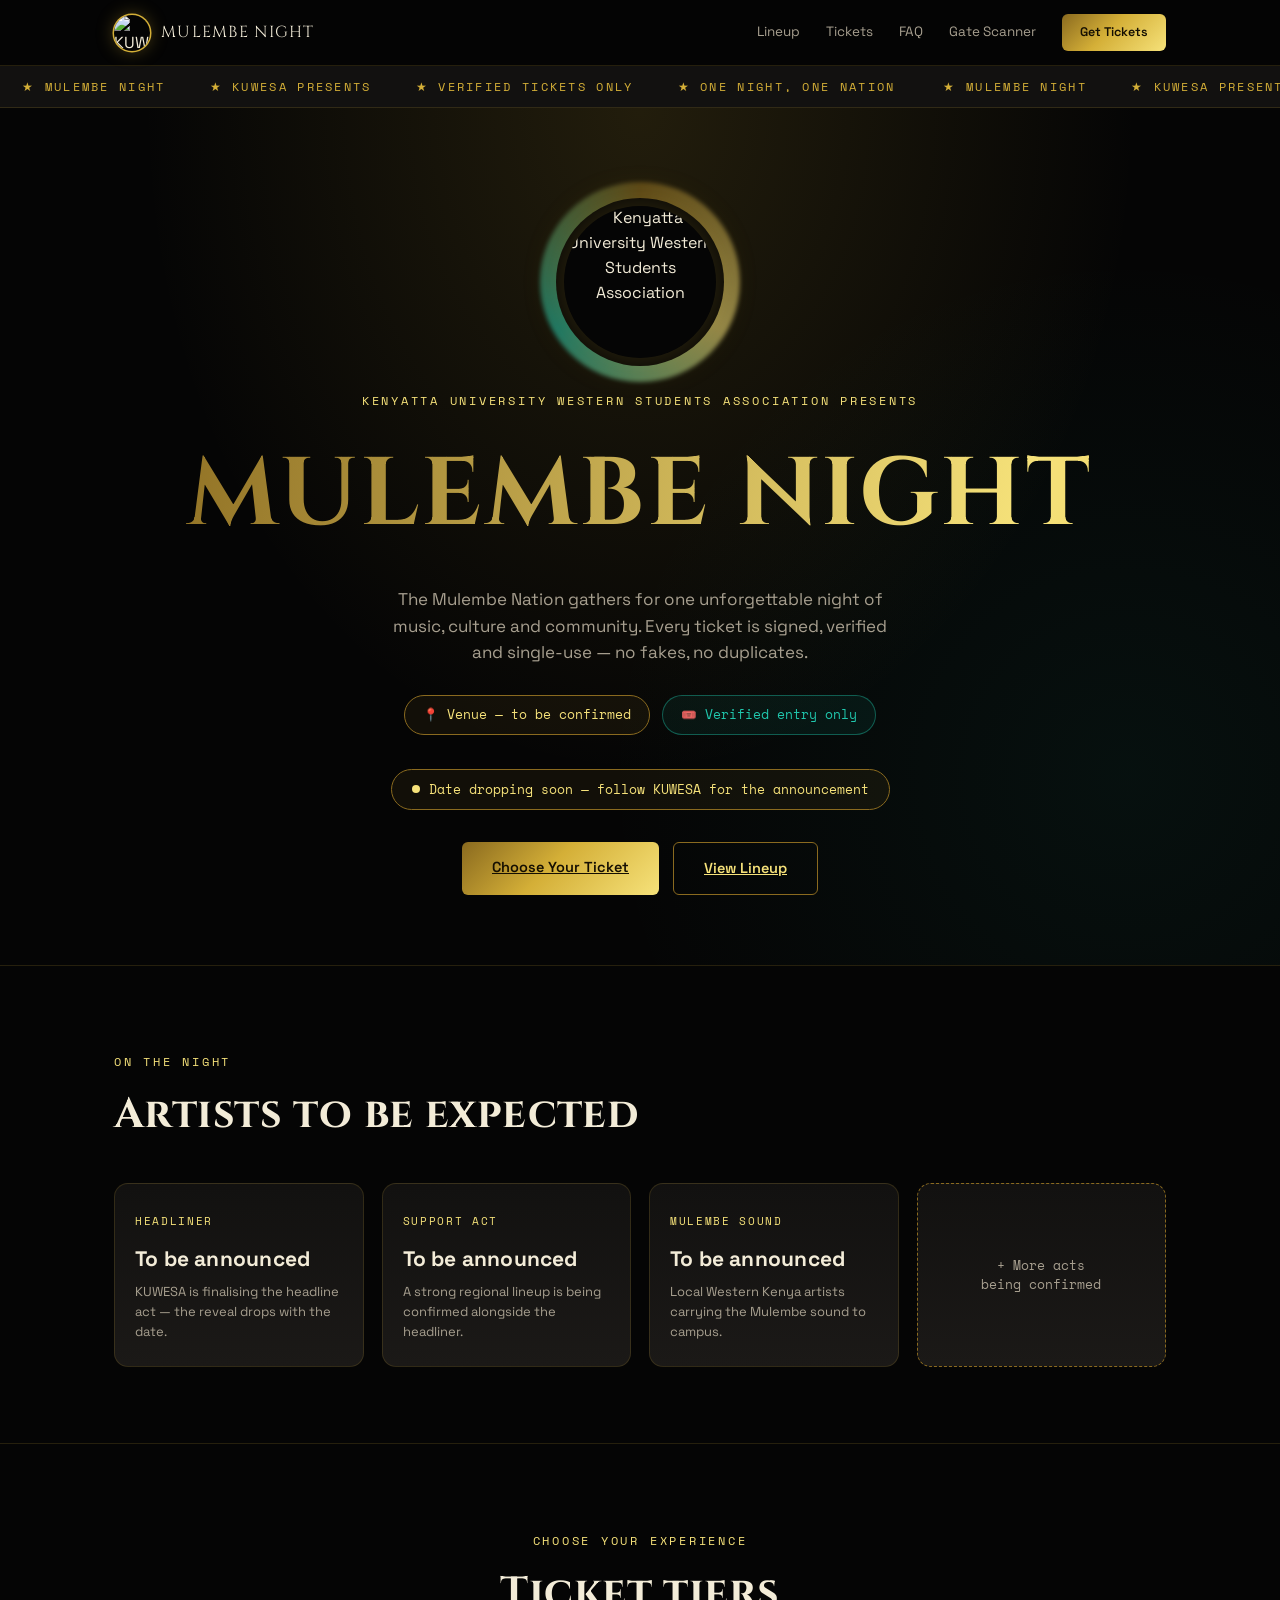
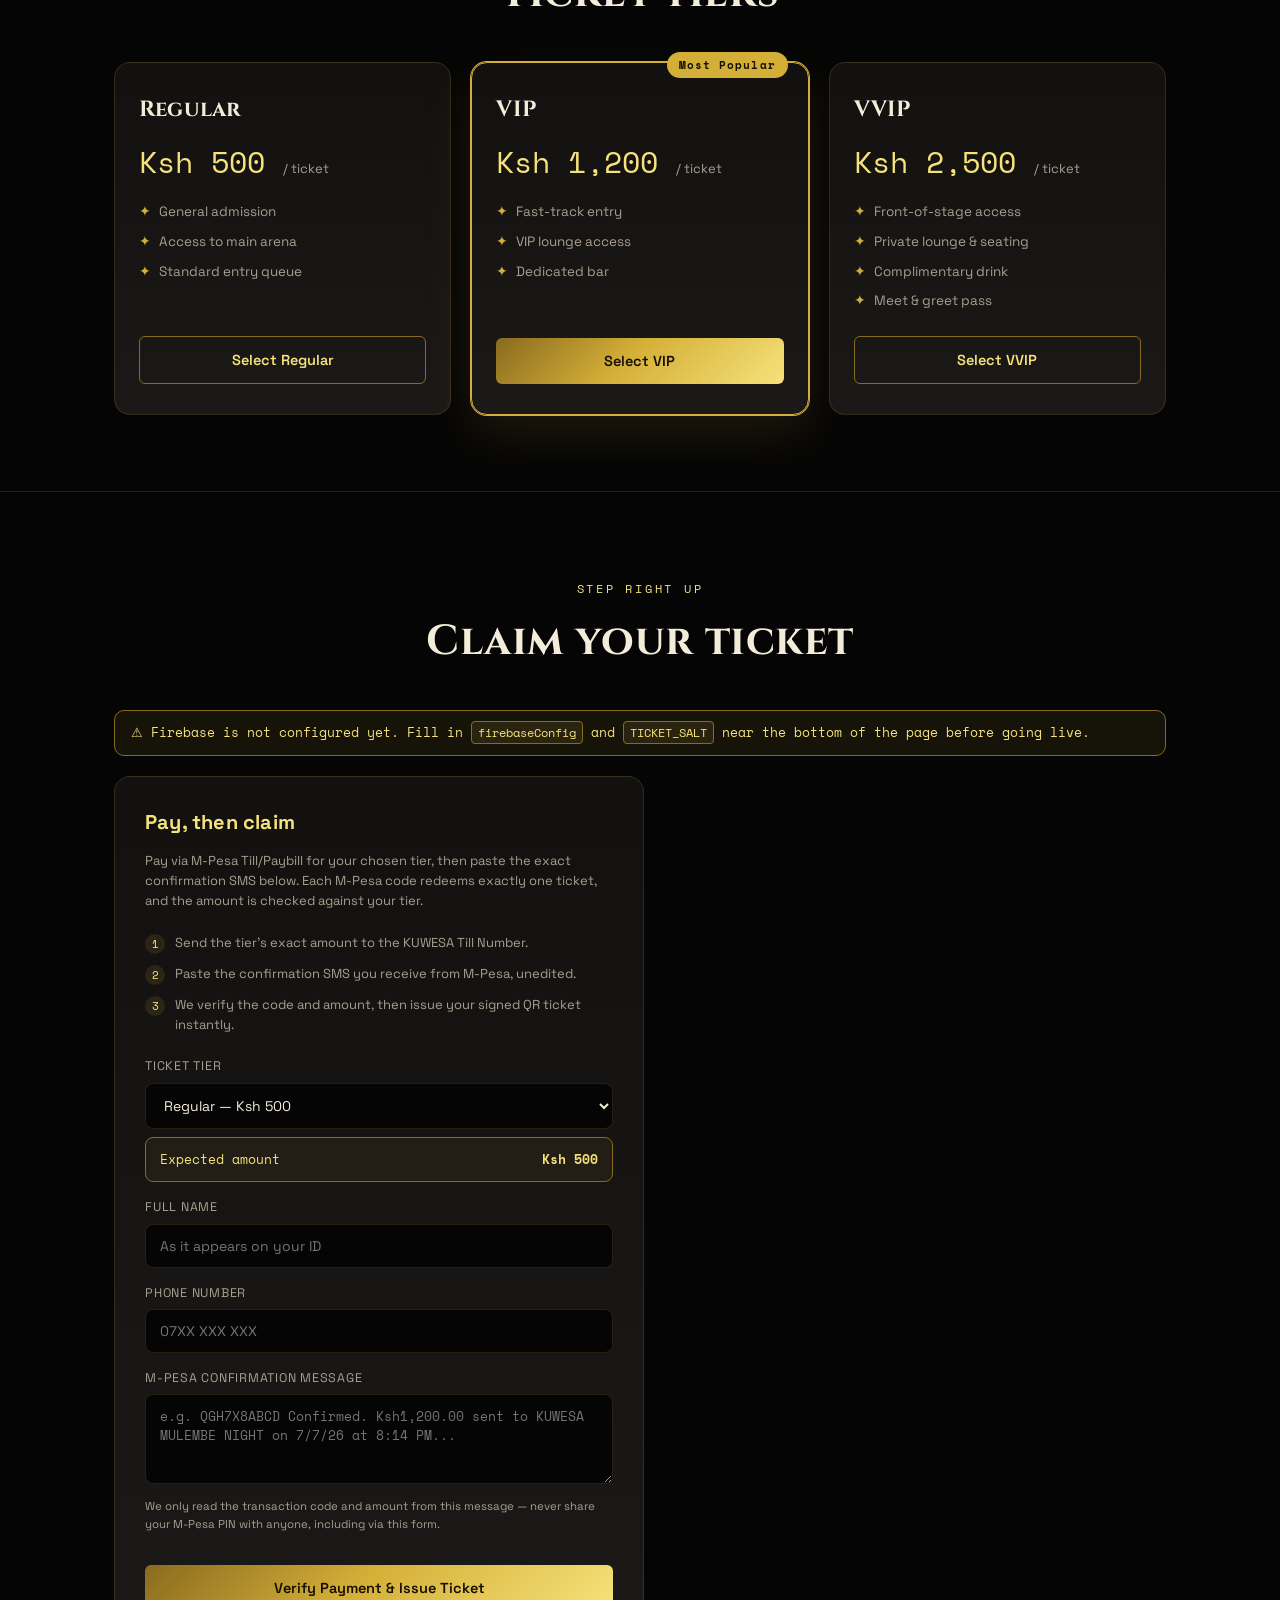
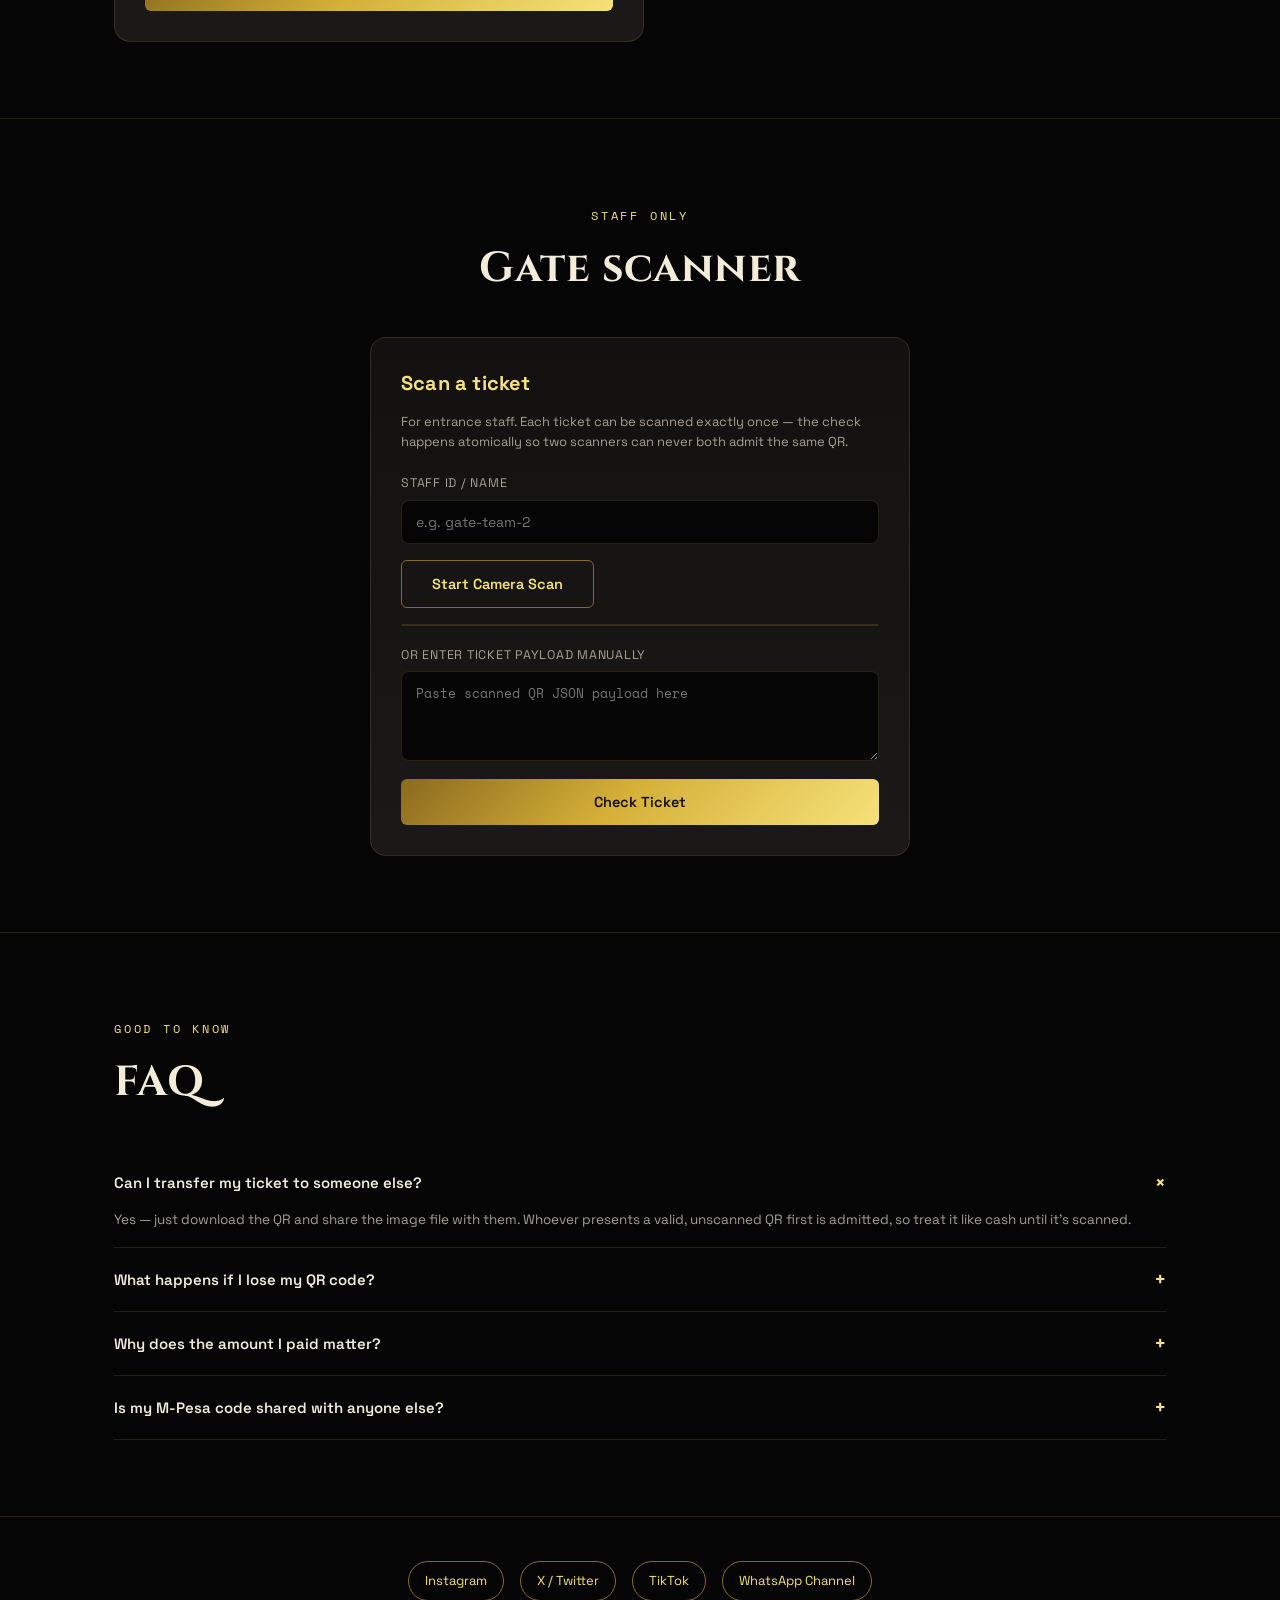
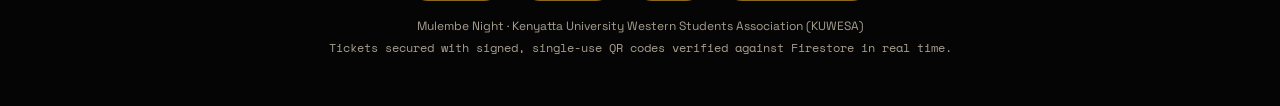
==== index.html @ c78c793f "Update greeting from 'Hello' to 'Goodbye'" ====
<!DOCTYPE html>
<html lang="en">
<head>
<meta charset="UTF-8">
<meta name="viewport" content="width=device-width, initial-scale=1.0">
<title>Mulembe Night — KUWESA</title>
<meta name="description" content="Mulembe Night by Kenyatta University Western Students Association — secure, verified, single-use tickets.">
<link rel="preconnect" href="https://fonts.googleapis.com">
<link href="https://fonts.googleapis.com/css2?family=Cinzel:wght@500;700;900&family=Space+Grotesk:wght@400;500;600;700&family=Space+Mono:wght@400;700&display=swap" rel="stylesheet">
<script src="https://www.gstatic.com/firebasejs/10.12.2/firebase-app-compat.js"></script>
<script src="https://www.gstatic.com/firebasejs/10.12.2/firebase-firestore-compat.js"></script>
<script src="https://www.gstatic.com/firebasejs/10.12.2/firebase-auth-compat.js"></script>
<script src="https://cdn.jsdelivr.net/npm/qrcode@1.5.3/build/qrcode.min.js"></script>
<script src="https://unpkg.com/html5-qrcode@2.3.8/html5-qrcode.min.js"></script>
<style>
  :root{
    --onyx:#050505;
    --charcoal:#121110;
    --charcoal-2:#1b1917;
    --line:rgba(212,175,55,0.16);
    --gold:#d4af37;
    --gold-bright:#f6e27a;
    --gold-deep:#8a6a1f;
    --ivory:#f3ecd8;
    --text-dim:#a79f8f;
    --teal:#20c7ad;
    --danger:#e2685a;
    --ok:#63d98d;
  }
  *{box-sizing:border-box;}
  html{scroll-behavior:smooth;}
  @media (prefers-reduced-motion: reduce){
    *{animation-duration:0.001ms !important; animation-iteration-count:1 !important; scroll-behavior:auto !important;}
  }
  body{
    margin:0;
    background:var(--onyx);
    color:var(--ivory);
    font-family:'Space Grotesk', sans-serif;
    line-height:1.55;
  }
  h1,h2,h3{font-family:'Cinzel', serif; font-weight:700; margin:0; letter-spacing:0.01em;}
  .mono{font-family:'Space Mono', monospace;}
  a{color:inherit;}
  .wrap{max-width:1100px; margin:0 auto; padding:0 24px;}
  .eyebrow{
    font-family:'Space Mono', monospace; text-transform:uppercase;
    letter-spacing:0.24em; font-size:11.5px; color:var(--gold-bright);
  }
  ::selection{background:var(--gold); color:#100c02;}
  :focus-visible{outline:2px solid var(--gold-bright); outline-offset:2px;}

  .gold-text{
    background:linear-gradient(100deg, var(--gold-deep) 0%, var(--gold-bright) 35%, var(--gold) 55%, var(--gold-bright) 75%, var(--gold-deep) 100%);
    background-size:250% auto;
    -webkit-background-clip:text; background-clip:text; color:transparent;
    animation:shine 7s linear infinite;
  }
  @keyframes shine{ to{ background-position:-250% center; } }

  /* ---------- NAV ---------- */
  nav{
    position:sticky; top:0; z-index:50;
    background:rgba(5,5,5,0.82); backdrop-filter:blur(12px);
    border-bottom:1px solid var(--line);
  }
  nav .row{display:flex; align-items:center; justify-content:space-between; padding:14px 24px;}
  .brand{display:flex; align-items:center; gap:11px;}
  .brand img{height:36px; width:36px; border-radius:50%; box-shadow:0 0 0 1.5px var(--gold), 0 0 18px rgba(212,175,55,0.35);}
  .brand span{font-family:'Cinzel', serif; font-size:16px; letter-spacing:0.08em; color:var(--ivory);}
  nav .links{display:flex; align-items:center; gap:26px; font-size:13.5px; color:var(--text-dim);}
  nav .links a{text-decoration:none; transition:color .2s;}
  nav .links a:hover{color:var(--gold-bright);}

  .marquee{
    background:var(--charcoal); border-bottom:1px solid var(--line);
    overflow:hidden; white-space:nowrap; padding:8px 0;
  }
  .marquee .track{display:inline-block; animation:scrollx 22s linear infinite;}
  .marquee span{
    font-family:'Space Mono', monospace; font-size:11.5px; letter-spacing:0.2em;
    color:var(--gold); text-transform:uppercase; margin:0 22px;
  }
  @keyframes scrollx{ from{transform:translateX(0);} to{transform:translateX(-50%);} }

  /* ---------- BUTTONS ---------- */
  .btn{
    position:relative; display:inline-block; border:none; cursor:pointer; overflow:hidden;
    font-family:'Space Grotesk', sans-serif; font-weight:600; font-size:14.5px;
    padding:14px 30px; border-radius:6px;
    background:linear-gradient(135deg, var(--gold-deep), var(--gold) 45%, var(--gold-bright) 100%);
    color:#150f02; transition:transform .15s, box-shadow .15s;
  }
  .btn:hover{transform:translateY(-2px); box-shadow:0 10px 28px rgba(212,175,55,0.28);}
  .btn::after{
    content:""; position:absolute; top:0; left:-60%; width:40%; height:100%;
    background:linear-gradient(115deg, transparent, rgba(255,255,255,0.55), transparent);
    transform:skewX(-20deg); transition:left .5s;
  }
  .btn:hover::after{left:130%;}
  .btn.ghost{background:transparent; color:var(--gold-bright); border:1px solid var(--gold-deep);}
  .btn.ghost::after{display:none;}
  .btn.ghost:hover{box-shadow:0 10px 24px rgba(212,175,55,0.12); border-color:var(--gold);}
  .btn.small{padding:9px 18px; font-size:12.5px;}
  .btn:disabled{opacity:0.45; cursor:not-allowed; transform:none; box-shadow:none;}
  .btn:disabled::after{display:none;}

  .pill{
    border:1px solid var(--gold-deep); background:rgba(212,175,55,0.06);
    padding:9px 18px; border-radius:999px; font-size:12.5px;
    font-family:'Space Mono', monospace; color:var(--gold-bright);
  }
  .pill.teal{border-color:rgba(32,199,173,0.4); color:var(--teal); background:rgba(32,199,173,0.07);}

  /* ---------- HERO ---------- */
  header.hero{
    padding:90px 0 70px; text-align:center; position:relative; overflow:hidden;
    background:
      radial-gradient(ellipse at 50% 0%, rgba(212,175,55,0.14), transparent 55%),
      radial-gradient(circle at 88% 78%, rgba(32,199,173,0.06), transparent 40%);
  }
  .aura{
    position:relative; width:168px; height:168px; margin:0 auto 26px;
  }
  .aura::before{
    content:""; position:absolute; inset:-16px; border-radius:50%;
    background:conic-gradient(from 0deg, var(--gold-deep), var(--gold-bright), var(--teal), var(--gold-deep));
    filter:blur(2px); opacity:0.55; animation:spin 9s linear infinite;
  }
  .aura::after{
    content:""; position:absolute; inset:0; border-radius:50%;
    background:var(--onyx);
  }
  .aura img{
    position:absolute; inset:8px; width:calc(100% - 16px); height:calc(100% - 16px);
    border-radius:50%; object-fit:cover; z-index:2; box-shadow:0 0 40px rgba(212,175,55,0.25);
  }
  @keyframes spin{ to{ transform:rotate(360deg); } }

  .hero h1{font-size:clamp(46px,9vw,96px); letter-spacing:0.03em;}
  .hero p.tagline{color:var(--text-dim); font-size:17px; max-width:500px; margin:16px auto 30px;}
  .hero-meta{display:flex; gap:12px; justify-content:center; flex-wrap:wrap; margin-bottom:34px;}
  .hero-ctas{display:flex; gap:14px; justify-content:center; flex-wrap:wrap;}

  .countdown{
    display:flex; gap:14px; justify-content:center; margin:36px 0 6px; flex-wrap:wrap;
  }
  .countdown .unit{
    min-width:78px; padding:14px 10px; border-radius:10px;
    background:var(--charcoal); border:1px solid var(--line);
  }
  .countdown .unit b{display:block; font-family:'Cinzel', serif; font-size:28px; color:var(--gold-bright);}
  .countdown .unit span{font-family:'Space Mono', monospace; font-size:10px; letter-spacing:0.16em; color:var(--text-dim); text-transform:uppercase;}
  .soon-badge{
    display:inline-flex; align-items:center; gap:9px;
    padding:10px 20px; border-radius:999px; border:1px solid var(--gold-deep);
    background:rgba(212,175,55,0.06); font-family:'Space Mono', monospace; font-size:12.5px; color:var(--gold-bright);
  }
  .soon-badge .dot{width:8px; height:8px; border-radius:50%; background:var(--gold-bright); animation:pulse 1.6s ease-in-out infinite;}
  @keyframes pulse{ 0%,100%{opacity:1; box-shadow:0 0 0 0 rgba(246,226,122,0.5);} 50%{opacity:0.5; box-shadow:0 0 0 7px rgba(246,226,122,0);} }

  /* ---------- SECTIONS ---------- */
  section{padding:76px 0; border-top:1px solid var(--line);}
  .section-head{margin-bottom:36px; text-align:left;}
  .section-head.center{text-align:center;}
  .section-head h2{font-size:clamp(28px,5vw,42px); margin-top:6px;}

  /* ---------- LINEUP ---------- */
  .artist-grid{display:grid; grid-template-columns:repeat(auto-fit,minmax(200px,1fr)); gap:18px;}
  .artist-card{
    background:linear-gradient(180deg, var(--charcoal), var(--charcoal-2));
    border:1px solid var(--line); border-radius:14px; padding:24px 20px;
    transition:border-color .2s, transform .2s;
  }
  .artist-card:hover{border-color:var(--gold-deep); transform:translateY(-3px);}
  .artist-card .slot{font-family:'Space Mono', monospace; font-size:10.5px; letter-spacing:0.16em; color:var(--gold-bright); text-transform:uppercase;}
  .artist-card h3{font-size:21px; margin-top:10px; font-family:'Space Grotesk', sans-serif; font-weight:700;}
  .artist-card p{color:var(--text-dim); font-size:13px; margin:6px 0 0;}
  .artist-card.tba{
    border-style:dashed; border-color:var(--gold-deep);
    display:flex; align-items:center; justify-content:center; text-align:center;
    color:var(--text-dim); font-family:'Space Mono', monospace; font-size:12.5px;
  }

  /* ---------- TIERS ---------- */
  .tier-grid{display:grid; grid-template-columns:repeat(auto-fit,minmax(240px,1fr)); gap:20px;}
  .tier-card{
    position:relative; background:linear-gradient(180deg, var(--charcoal), var(--charcoal-2));
    border:1px solid var(--line); border-radius:16px; padding:30px 24px;
    display:flex; flex-direction:column; transition:transform .2s, box-shadow .2s;
  }
  .tier-card:hover{transform:translateY(-5px); box-shadow:0 18px 40px rgba(0,0,0,0.4);}
  .tier-card.featured{border-color:var(--gold); box-shadow:0 0 0 1px var(--gold), 0 20px 50px rgba(212,175,55,0.12);}
  .tier-ribbon{
    position:absolute; top:-11px; right:20px; background:var(--gold); color:#150f02;
    font-family:'Space Mono', monospace; font-size:10.5px; letter-spacing:0.1em;
    padding:5px 12px; border-radius:999px; font-weight:700;
  }
  .tier-card h3{font-size:22px; font-family:'Cinzel', serif;}
  .tier-price{font-family:'Space Mono', monospace; font-size:30px; color:var(--gold-bright); margin:12px 0 16px;}
  .tier-price small{font-size:13px; color:var(--text-dim); font-family:'Space Grotesk', sans-serif;}
  .tier-perks{list-style:none; padding:0; margin:0 0 24px; flex:1; display:flex; flex-direction:column; gap:9px;}
  .tier-perks li{font-size:13.5px; color:var(--text-dim); display:flex; gap:8px;}
  .tier-perks li::before{content:"✦"; color:var(--gold);}

  /* ---------- PURCHASE ---------- */
  .flow-grid{display:grid; grid-template-columns:1fr; gap:40px;}
  @media(min-width:880px){ .flow-grid{grid-template-columns:1.1fr 1fr;} }
  .card{
    background:linear-gradient(180deg, var(--charcoal), var(--charcoal-2));
    border:1px solid var(--line); border-radius:16px; padding:30px;
  }
  .card h3{font-size:20px; color:var(--gold-bright); margin-bottom:6px; font-family:'Space Grotesk', sans-serif; font-weight:700;}
  .card .sub{color:var(--text-dim); font-size:13px; margin-bottom:22px;}
  label{display:block; font-size:12.5px; color:var(--text-dim); margin:16px 0 6px; text-transform:uppercase; letter-spacing:0.06em;}
  input[type=text], input[type=tel], textarea, select{
    width:100%; padding:12px 14px; border-radius:8px;
    background:var(--onyx); border:1px solid var(--line); color:var(--ivory);
    font-family:'Space Grotesk', sans-serif; font-size:14px;
  }
  textarea{resize:vertical; min-height:90px; font-family:'Space Mono', monospace; font-size:12.5px;}
  input:focus, textarea:focus, select:focus{outline:2px solid var(--gold); outline-offset:1px; border-color:var(--gold);}
  .hint{font-size:11.5px; color:var(--text-dim); margin-top:6px;}
  .tier-readout{
    margin-top:8px; padding:12px 14px; border-radius:8px; background:rgba(212,175,55,0.06);
    border:1px solid var(--gold-deep); font-family:'Space Mono', monospace; font-size:12.5px; color:var(--gold-bright);
    display:flex; justify-content:space-between; align-items:center;
  }
  .steps{list-style:none; margin:0 0 22px; padding:0; display:flex; flex-direction:column; gap:10px;}
  .steps li{display:flex; gap:10px; font-size:13px; color:var(--text-dim); align-items:flex-start;}
  .steps li .n{
    flex:none; width:20px; height:20px; border-radius:50%;
    background:rgba(212,175,55,0.12); color:var(--gold-bright);
    font-family:'Space Mono', monospace; font-size:11px;
    display:flex; align-items:center; justify-content:center; margin-top:1px;
  }
  .status-box{
    margin-top:18px; padding:12px 14px; border-radius:8px; font-size:12.5px;
    display:none; font-family:'Space Mono', monospace;
  }
  .status-box.show{display:block;}
  .status-box.ok{background:rgba(99,217,141,0.1); border:1px solid rgba(99,217,141,0.4); color:var(--ok);}
  .status-box.err{background:rgba(226,104,90,0.1); border:1px solid rgba(226,104,90,0.4); color:var(--danger);}
  .status-box.pending{background:rgba(212,175,55,0.08); border:1px solid var(--gold-deep); color:var(--gold-bright);}

  /* ---------- TICKET STUB ---------- */
  .stub-wrap{display:flex; align-items:center; justify-content:center;}
  .ticket-stub{
    display:none; width:100%; max-width:340px; position:relative; border-radius:16px;
    background:linear-gradient(180deg, #191510, #100d09);
    box-shadow:0 24px 60px rgba(0,0,0,0.55);
    transform:rotate(-1.2deg);
    border:1px solid var(--gold-deep);
  }
  .ticket-stub.show{display:block;}
  .ticket-stub::before{
    content:""; position:absolute; inset:0; border-radius:16px; padding:1px;
    background:linear-gradient(120deg, var(--gold-deep), var(--gold-bright), var(--gold-deep));
    -webkit-mask:linear-gradient(#fff 0 0) content-box, linear-gradient(#fff 0 0);
    -webkit-mask-composite:xor; mask-composite:exclude; pointer-events:none;
  }
  .ticket-stub .top{padding:22px 22px 16px; text-align:center;}
  .ticket-stub .top h3{font-size:23px; margin-top:4px;}
  .stub-tier{
    display:inline-block; margin-top:8px; padding:4px 12px; border-radius:999px;
    font-family:'Space Mono', monospace; font-size:10.5px; letter-spacing:0.1em;
    background:var(--gold); color:#150f02; text-transform:uppercase;
  }
  .perforation{position:relative; height:0; border-top:2px dashed rgba(243,236,216,0.2); margin:0 18px;}
  .perforation::before, .perforation::after{
    content:""; position:absolute; top:-11px; width:22px; height:22px; background:var(--onyx); border-radius:50%;
  }
  .perforation::before{left:-33px;}
  .perforation::after{right:-33px;}
  .qr-area{padding:22px; display:flex; flex-direction:column; align-items:center; gap:10px;}
  .qr-area canvas{border-radius:8px; background:#fff; padding:10px;}
  .tid{font-family:'Space Mono', monospace; font-size:10.5px; color:var(--text-dim); word-break:break-all; text-align:center;}
  .meta-row{display:flex; justify-content:space-between; padding:0 22px 22px; font-family:'Space Mono', monospace; font-size:10.5px; color:var(--text-dim);}
  .meta-row b{color:var(--gold-bright); display:block; font-size:13px; font-family:'Space Grotesk', sans-serif;}
  .stub-actions{display:flex; gap:10px; margin-top:16px; width:100%; max-width:340px;}
  .stub-actions .btn{flex:1; text-align:center; padding:11px;}

  /* ---------- GATE ---------- */
  .gate-card{max-width:540px; margin:0 auto;}
  #reader{border-radius:12px; overflow:hidden; margin-top:16px; border:1px solid var(--line);}
  .scan-result{margin-top:16px; padding:18px; border-radius:10px; text-align:center; font-family:'Space Mono', monospace; font-size:13.5px; display:none;}
  .scan-result.show{display:block;}
  .scan-result.ok{background:rgba(99,217,141,0.12); border:1px solid var(--ok); color:var(--ok);}
  .scan-result.err{background:rgba(226,104,90,0.12); border:1px solid var(--danger); color:var(--danger);}

  /* ---------- FAQ ---------- */
  .faq-item{border-bottom:1px solid var(--line); padding:16px 0;}
  .faq-item summary{
    cursor:pointer; list-style:none; display:flex; justify-content:space-between; align-items:center;
    font-family:'Space Grotesk', sans-serif; font-weight:600; font-size:15px; color:var(--ivory);
  }
  .faq-item summary::-webkit-details-marker{display:none;}
  .faq-item summary::after{content:"+"; color:var(--gold-bright); font-size:20px; transition:transform .2s;}
  .faq-item[open] summary::after{transform:rotate(45deg);}
  .faq-item p{color:var(--text-dim); font-size:13.5px; margin:12px 0 0;}

  .config-banner{
    background:rgba(212,175,55,0.08); border:1px solid var(--gold-deep); color:var(--gold-bright);
    font-size:12.5px; padding:12px 16px; border-radius:10px; display:none; margin-bottom:20px; font-family:'Space Mono', monospace;
  }
  .config-banner.show{display:block;}
  code.inline{background:rgba(212,175,55,0.1); border:1px solid var(--gold-deep); padding:2px 6px; border-radius:4px; font-family:'Space Mono', monospace; font-size:11.5px;}

  footer{padding:44px 0; text-align:center; border-top:1px solid var(--line);}
  .socials{display:flex; gap:16px; justify-content:center; margin-bottom:16px; font-size:13px;}
  .socials a{
    padding:9px 16px; border:1px solid var(--gold-deep); border-radius:999px; text-decoration:none;
    color:var(--gold-bright); transition:background .2s;
  }
  .socials a:hover{background:rgba(212,175,55,0.08);}
  footer p{color:var(--text-dim); font-size:12px; margin:4px 0;}
</style>
</head>
<body>

<nav>
  <div class="wrap row">
    <div class="brand">
      <img src="mulembe-logo.png" alt="KUWESA logo">
      <span>MULEMBE NIGHT</span>
    </div>
    <div class="links">
      <a href="#lineup">Lineup</a>
      <a href="#tiers">Tickets</a>
      <a href="#faq">FAQ</a>
      <a href="#gate">Gate Scanner</a>
      <a href="#tickets" class="btn small">Get Tickets</a>
    </div>
  </div>
</nav>

<div class="marquee">
  <div class="track">
    <span>★ MULEMBE NIGHT</span><span>★ KUWESA PRESENTS</span><span>★ VERIFIED TICKETS ONLY</span><span>★ ONE NIGHT, ONE NATION</span>
    <span>★ MULEMBE NIGHT</span><span>★ KUWESA PRESENTS</span><span>★ VERIFIED TICKETS ONLY</span><span>★ ONE NIGHT, ONE NATION</span>
  </div>
</div>

<header class="hero">
  <div class="wrap">
    <div class="aura"><img src="mulembe-logo.png" alt="Kenyatta University Western Students Association"></div>
    <p class="eyebrow">Kenyatta University Western Students Association presents</p>
    <h1 class="gold-text">MULEMBE NIGHT</h1>
    <p class="tagline">The Mulembe Nation gathers for one unforgettable night of music, culture and community. Every ticket is signed, verified and single-use — no fakes, no duplicates.</p>

    <div class="hero-meta">
      <span class="pill">📍 Venue — to be confirmed</span>
      <span class="pill teal">🎟️ Verified entry only</span>
    </div>

    <div id="countdownWrap">
      <div class="soon-badge" id="soonBadge"><span class="dot"></span> Date dropping soon — follow KUWESA for the announcement</div>
      <div class="countdown" id="countdown" style="display:none;">
        <div class="unit"><b id="cdDays">00</b><span>Days</span></div>
        <div class="unit"><b id="cdHours">00</b><span>Hours</span></div>
        <div class="unit"><b id="cdMins">00</b><span>Mins</span></div>
        <div class="unit"><b id="cdSecs">00</b><span>Secs</span></div>
      </div>
    </div>

    <div class="hero-ctas" style="margin-top:32px;">
      <a href="#tiers" class="btn">Choose Your Ticket</a>
      <a href="#lineup" class="btn ghost">View Lineup</a>
    </div>
  </div>
</header>

<section id="lineup">
  <div class="wrap">
    <div class="section-head">
      <p class="eyebrow">On the night</p>
      <h2>Artists to be expected</h2>
    </div>
    <div class="artist-grid">
      <div class="artist-card">
        <span class="slot">Headliner</span>
        <h3>To be announced</h3>
        <p>KUWESA is finalising the headline act — the reveal drops with the date.</p>
      </div>
      <div class="artist-card">
        <span class="slot">Support act</span>
        <h3>To be announced</h3>
        <p>A strong regional lineup is being confirmed alongside the headliner.</p>
      </div>
      <div class="artist-card">
        <span class="slot">Mulembe Sound</span>
        <h3>To be announced</h3>
        <p>Local Western Kenya artists carrying the Mulembe sound to campus.</p>
      </div>
      <div class="artist-card tba">+ More acts<br>being confirmed</div>
    </div>
  </div>
</section>

<section id="tiers">
  <div class="wrap">
    <div class="section-head center">
      <p class="eyebrow">Choose your experience</p>
      <h2>Ticket tiers</h2>
    </div>
    <div class="tier-grid" id="tierGrid"><!-- rendered by JS from TIERS config --></div>
  </div>
</section>

<section id="tickets">
  <div class="wrap">
    <div class="section-head center">
      <p class="eyebrow">Step right up</p>
      <h2>Claim your ticket</h2>
    </div>

    <div id="configBanner" class="config-banner">
      ⚠ Firebase is not configured yet. Fill in <code class="inline">firebaseConfig</code> and <code class="inline">TICKET_SALT</code> near the bottom of the page before going live.
    </div>

    <div class="flow-grid">
      <div class="card">
        <h3>Pay, then claim</h3>
        <p class="sub">Pay via M-Pesa Till/Paybill for your chosen tier, then paste the exact confirmation SMS below. Each M-Pesa code redeems exactly one ticket, and the amount is checked against your tier.</p>

        <ol class="steps">
          <li><span class="n">1</span> Send the tier's exact amount to the KUWESA Till Number.</li>
          <li><span class="n">2</span> Paste the confirmation SMS you receive from M-Pesa, unedited.</li>
          <li><span class="n">3</span> We verify the code and amount, then issue your signed QR ticket instantly.</li>
        </ol>

        <label for="tierSelect">Ticket tier</label>
        <select id="tierSelect"></select>
        <div class="tier-readout"><span>Expected amount</span><b id="expectedAmount" class="mono">—</b></div>

        <label for="fullName">Full name</label>
        <input type="text" id="fullName" placeholder="As it appears on your ID" autocomplete="name">

        <label for="phone">Phone number</label>
        <input type="tel" id="phone" placeholder="07XX XXX XXX" autocomplete="tel">

        <label for="mpesaMsg">M-Pesa confirmation message</label>
        <textarea id="mpesaMsg" placeholder="e.g. QGH7X8ABCD Confirmed. Ksh1,200.00 sent to KUWESA MULEMBE NIGHT on 7/7/26 at 8:14 PM..."></textarea>
        <p class="hint">We only read the transaction code and amount from this message — never share your M-Pesa PIN with anyone, including via this form.</p>

        <button class="btn" id="claimBtn" style="margin-top:20px; width:100%;">Verify Payment &amp; Issue Ticket</button>
        <div class="status-box" id="claimStatus"></div>
      </div>

      <div class="stub-wrap">
        <div>
          <div class="ticket-stub" id="ticketStub">
            <div class="top">
              <p class="eyebrow">KUWESA · Admit One</p>
              <h3 class="gold-text">MULEMBE NIGHT</h3>
              <span class="stub-tier" id="stubTier">TIER</span>
            </div>
            <div class="perforation"></div>
            <div class="qr-area">
              <canvas id="qrCanvas" width="200" height="200"></canvas>
              <p class="tid" id="ticketIdText"></p>
            </div>
            <div class="meta-row">
              <div>Holder<b id="holderName">—</b></div>
              <div style="text-align:right;">Status<b id="ticketStatusLabel">UNUSED</b></div>
            </div>
          </div>
          <div class="stub-actions" id="stubActions" style="display:none;">
            <button class="btn ghost" id="downloadTicket">Download QR</button>
          </div>
        </div>
      </div>
    </div>
  </div>
</section>

<section id="gate">
  <div class="wrap">
    <div class="section-head center">
      <p class="eyebrow">Staff only</p>
      <h2>Gate scanner</h2>
    </div>
    <div class="card gate-card">
      <h3>Scan a ticket</h3>
      <p class="sub">For entrance staff. Each ticket can be scanned exactly once — the check happens atomically so two scanners can never both admit the same QR.</p>

      <label for="staffId">Staff ID / name</label>
      <input type="text" id="staffId" placeholder="e.g. gate-team-2">

      <button class="btn ghost" id="startScan" style="margin-top:16px;">Start Camera Scan</button>
      <div id="reader"></div>

      <label for="manualTicket" style="margin-top:20px;">Or enter ticket payload manually</label>
      <textarea id="manualTicket" placeholder="Paste scanned QR JSON payload here"></textarea>
      <button class="btn" id="manualScanBtn" style="margin-top:10px; width:100%;">Check Ticket</button>

      <div class="scan-result" id="scanResult"></div>
    </div>
  </div>
</section>

<section id="faq">
  <div class="wrap">
    <div class="section-head">
      <p class="eyebrow">Good to know</p>
      <h2>FAQ</h2>
    </div>
    <details class="faq-item" open>
      <summary>Can I transfer my ticket to someone else?</summary>
      <p>Yes — just download the QR and share the image file with them. Whoever presents a valid, unscanned QR first is admitted, so treat it like cash until it's scanned.</p>
    </details>
    <details class="faq-item">
      <summary>What happens if I lose my QR code?</summary>
      <p>Contact KUWESA support with your name, phone number and M-Pesa code — your ticket status can be looked up in the system and reissued if it hasn't been scanned yet.</p>
    </details>
    <details class="faq-item">
      <summary>Why does the amount I paid matter?</summary>
      <p>Each tier has a fixed price. Matching the paid amount to the tier stops mismatched or short payments from being upgraded into a higher tier by mistake.</p>
    </details>
    <details class="faq-item">
      <summary>Is my M-Pesa code shared with anyone else?</summary>
      <p>No. It's stored only to guarantee a single ticket per payment and is never displayed publicly or reused.</p>
    </details>
  </div>
</section>

<footer>
  <div class="wrap">
    <div class="socials">
      <a href="#">Instagram</a>
      <a href="#">X / Twitter</a>
      <a href="#">TikTok</a>
      <a href="#">WhatsApp Channel</a>
    </div>
    <p>Mulembe Night · Kenyatta University Western Students Association (KUWESA)</p>
    <p class="mono">Tickets secured with signed, single-use QR codes verified against Firestore in real time.</p>
  </div>
</footer>

<script>
/* =========================================================================
   MULEMBE NIGHT — TICKETING LOGIC
   =========================================================================
   SECURITY MODEL (unchanged from the previous build, plus one new guardrail)
   -----------------------------------------------------------------------
   1. PAYMENT DEDUPLICATION — the M-Pesa code is the Firestore document ID
      in `payments`, so it can never claim two tickets (unique by construction).
   2. AMOUNT-MATCHES-TIER GUARDRAIL (new) — the amount is parsed out of the
      M-Pesa SMS and compared to the selected tier's price. A mismatch is
      rejected before any write happens, so a Regular-priced payment can't
      be used to claim a VVIP ticket.
   3. ATOMIC ISSUANCE — payment claim + ticket creation happen in one
      Firestore transaction.
   4. TICKET SIGNING — demo uses SHA-256(ticket_id + event_id + TICKET_SALT)
      client-side so the whole thing fits in one HTML file.
      >>> NOT PRODUCTION-SAFE <<< — TICKET_SALT is visible in page source.
      Move issuance + signing into a Cloud Function with a server-side
      secret (HMAC-SHA256 or Ed25519) before going live. Every spot that
      needs to move server-side is marked "SERVER-SIDE IN PRODUCTION".
   5. ATOMIC, RACE-SAFE SCANNING — the gate scan reads + writes ticket
      status inside one transaction, so simultaneous scans can't both win.

   FIRESTORE SECURITY RULES (set in the Firebase console):

     rules_version = '2';
     service cloud.firestore {
       match /databases/{database}/documents {
         match /payments/{code} {
           allow read: if false;
           allow create: if request.auth != null;
           allow update, delete: if false;
         }
         match /tickets/{ticketId} {
           allow read: if request.auth != null && resource.data.user_id == request.auth.uid;
           allow create: if request.auth != null;
           allow update: if request.auth != null && request.auth.token.role == "staff";
           allow delete: if false;
         }
       }
     }
   ========================================================================= */

  // -----------------------------------------------------------------------
  // 0. CONFIG
  // -----------------------------------------------------------------------
  const firebaseConfig = {
    apiKey: "YOUR_API_KEY",
    authDomain: "YOUR_PROJECT.firebaseapp.com",
    projectId: "YOUR_PROJECT_ID",
    storageBucket: "YOUR_PROJECT.appspot.com",
    messagingSenderId: "YOUR_SENDER_ID",
    appId: "YOUR_APP_ID"
  };

  const EVENT_ID = "mulembe-night-2026";
  const TICKET_SALT = "REPLACE_WITH_A_LONG_RANDOM_STRING"; // move server-side in production

  // Set this to an ISO date string once confirmed, e.g. "2026-09-12T19:00:00+03:00"
  // — the hero will automatically switch from "date dropping soon" to a live countdown.
  const EVENT_DATE = null;

  const TIERS = [
    { id: "regular", name: "Regular", price: 500, perks: ["General admission", "Access to main arena", "Standard entry queue"] },
    { id: "vip", name: "VIP", price: 1200, perks: ["Fast-track entry", "VIP lounge access", "Dedicated bar"], featured: true },
    { id: "vvip", name: "VVIP", price: 2500, perks: ["Front-of-stage access", "Private lounge & seating", "Complimentary drink", "Meet & greet pass"] }
  ];

  const isConfigured = firebaseConfig.apiKey !== "YOUR_API_KEY";
  if (!isConfigured) document.getElementById('configBanner').classList.add('show');

  let db = null;
  if (isConfigured) {
    firebase.initializeApp(firebaseConfig);
    db = firebase.firestore();
    firebase.auth().signInAnonymously().catch(err => console.error("Auth error:", err));
  }

  // -----------------------------------------------------------------------
  // Render tiers
  // -----------------------------------------------------------------------
  const tierGrid = document.getElementById('tierGrid');
  const tierSelect = document.getElementById('tierSelect');
  TIERS.forEach(t => {
    tierGrid.insertAdjacentHTML('beforeend', `
      <div class="tier-card ${t.featured ? 'featured' : ''}">
        ${t.featured ? '<span class="tier-ribbon">Most Popular</span>' : ''}
        <h3>${t.name}</h3>
        <div class="tier-price">Ksh ${t.price.toLocaleString()} <small>/ ticket</small></div>
        <ul class="tier-perks">${t.perks.map(p => `<li>${p}</li>`).join('')}</ul>
        <button class="btn ${t.featured ? '' : 'ghost'} select-tier" data-tier="${t.id}">Select ${t.name}</button>
      </div>
    `);
    tierSelect.insertAdjacentHTML('beforeend', `<option value="${t.id}">${t.name} — Ksh ${t.price.toLocaleString()}</option>`);
  });

  function updateExpectedAmount() {
    const tier = TIERS.find(t => t.id === tierSelect.value);
    document.getElementById('expectedAmount').textContent = `Ksh ${tier.price.toLocaleString()}`;
  }
  tierSelect.addEventListener('change', updateExpectedAmount);
  updateExpectedAmount();

  document.querySelectorAll('.select-tier').forEach(btn => {
    btn.addEventListener('click', () => {
      tierSelect.value = btn.dataset.tier;
      updateExpectedAmount();
      document.getElementById('tickets').scrollIntoView({ behavior: 'smooth' });
    });
  });

  // -----------------------------------------------------------------------
  // Countdown / "date dropping soon"
  // -----------------------------------------------------------------------
  if (EVENT_DATE) {
    document.getElementById('soonBadge').style.display = 'none';
    const cd = document.getElementById('countdown');
    cd.style.display = 'flex';
    const target = new Date(EVENT_DATE).getTime();
    setInterval(() => {
      const diff = Math.max(0, target - Date.now());
      const d = Math.floor(diff / 86400000);
      const h = Math.floor((diff % 86400000) / 3600000);
      const m = Math.floor((diff % 3600000) / 60000);
      const s = Math.floor((diff % 60000) / 1000);
      document.getElementById('cdDays').textContent = String(d).padStart(2, '0');
      document.getElementById('cdHours').textContent = String(h).padStart(2, '0');
      document.getElementById('cdMins').textContent = String(m).padStart(2, '0');
      document.getElementById('cdSecs').textContent = String(s).padStart(2, '0');
    }, 1000);
  }

  // -----------------------------------------------------------------------
  // Helpers
  // -----------------------------------------------------------------------
  function extractMpesaCode(message) {
    const match = message.trim().match(/\b[A-Z0-9]{10}\b/);
    return match ? match[0] : null;
  }
  function extractAmount(message) {
    const match = message.match(/Ksh\s?([\d,]+(?:\.\d{1,2})?)/i);
    return match ? parseFloat(match[1].replace(/,/g, '')) : null;
  }
  async function sha256Hex(text) {
    const enc = new TextEncoder().encode(text);
    const digest = await crypto.subtle.digest("SHA-256", enc);
    return Array.from(new Uint8Array(digest)).map(b => b.toString(16).padStart(2, "0")).join("");
  }
  function setStatus(el, kind, msg) {
    el.className = "status-box show " + kind;
    el.textContent = msg;
  }
  function uuid() {
    return crypto.randomUUID ? crypto.randomUUID() : ([1e7]+-1e3+-4e3+-8e3+-1e11).replace(/[018]/g, c =>
      (c ^ crypto.getRandomValues(new Uint8Array(1))[0] & 15 >> c / 4).toString(16));
  }

  // -----------------------------------------------------------------------
  // 1. CLAIM PAYMENT + ISSUE TICKET — SERVER-SIDE IN PRODUCTION
  // -----------------------------------------------------------------------
  document.getElementById('claimBtn').addEventListener('click', async () => {
    const statusEl = document.getElementById('claimStatus');
    const name = document.getElementById('fullName').value.trim();
    const phone = document.getElementById('phone').value.trim();
    const rawMsg = document.getElementById('mpesaMsg').value;
    const tier = TIERS.find(t => t.id === tierSelect.value);

    if (!isConfigured) { setStatus(statusEl, 'err', 'Firebase is not configured yet — see the banner above.'); return; }
    if (!name || !phone) { setStatus(statusEl, 'err', 'Please add your full name and phone number.'); return; }

    const mpesaCode = extractMpesaCode(rawMsg);
    if (!mpesaCode) { setStatus(statusEl, 'err', "Couldn't find a valid M-Pesa code in that message. Paste it exactly as received."); return; }

    const paidAmount = extractAmount(rawMsg);
    if (paidAmount === null) { setStatus(statusEl, 'err', "Couldn't find the paid amount in that message."); return; }
    if (paidAmount !== tier.price) {
      setStatus(statusEl, 'err', `Amount mismatch: this message shows Ksh ${paidAmount.toLocaleString()}, but ${tier.name} costs Ksh ${tier.price.toLocaleString()}. Select the matching tier or contact support.`);
      return;
    }

    setStatus(statusEl, 'pending', 'Verifying payment and issuing your ticket…');
    document.getElementById('claimBtn').disabled = true;

    try {
      const ticketId = uuid();
      const paymentRef = db.collection('payments').doc(mpesaCode);
      const ticketRef = db.collection('tickets').doc(ticketId);

      await db.runTransaction(async (tx) => {
        const paymentDoc = await tx.get(paymentRef);
        if (paymentDoc.exists) throw new Error('DUPLICATE_PAYMENT');

        tx.set(paymentRef, {
          used: true, full_name: name, phone, event_id: EVENT_ID, ticket_id: ticketId,
          tier: tier.id, amount: paidAmount,
          verified_at: firebase.firestore.FieldValue.serverTimestamp(),
          raw_message_excerpt: rawMsg.slice(0, 200)
        });

        tx.set(ticketRef, {
          full_name: name, phone, event_id: EVENT_ID, payment_id: mpesaCode,
          tier: tier.id, status: 'UNUSED',
          created_at: firebase.firestore.FieldValue.serverTimestamp(),
          scanned_at: null, scanned_by: null
        });
      });

      const sig = await sha256Hex(ticketId + EVENT_ID + TICKET_SALT); // SERVER-SIDE IN PRODUCTION
      const payload = JSON.stringify({ ticket_id: ticketId, event_id: EVENT_ID, sig });

      renderTicket(payload, ticketId, name, tier);
      setStatus(statusEl, 'ok', '✓ Payment verified. Your ticket is ready below — save the QR code.');
    } catch (err) {
      if (err.message === 'DUPLICATE_PAYMENT') {
        setStatus(statusEl, 'err', 'This M-Pesa code has already been used to claim a ticket.');
      } else {
        console.error(err);
        setStatus(statusEl, 'err', 'Something went wrong issuing your ticket. Please try again.');
      }
    } finally {
      document.getElementById('claimBtn').disabled = false;
    }
  });

  function renderTicket(payload, ticketId, name, tier) {
    const stub = document.getElementById('ticketStub');
    const canvas = document.getElementById('qrCanvas');
    QRCode.toCanvas(canvas, payload, { width: 200, margin: 1, color: { dark: '#0c0906', light: '#ffffff' } });
    document.getElementById('ticketIdText').textContent = ticketId;
    document.getElementById('holderName').textContent = name;
    document.getElementById('ticketStatusLabel').textContent = 'UNUSED';
    document.getElementById('stubTier').textContent = tier.name;
    stub.classList.add('show');
    document.getElementById('stubActions').style.display = 'flex';

    document.getElementById('downloadTicket').onclick = () => {
      const link = document.createElement('a');
      link.download = `mulembe-night-ticket-${ticketId}.png`;
      link.href = canvas.toDataURL('image/png');
      link.click();
    };
  }

  // -----------------------------------------------------------------------
  // 2. GATE SCANNING — restrict to staff accounts via rules in production
  // -----------------------------------------------------------------------
  async function processScan(payloadText) {
    const resultEl = document.getElementById('scanResult');
    const staffId = document.getElementById('staffId').value.trim() || 'unspecified-staff';

    let payload;
    try { payload = JSON.parse(payloadText); }
    catch { resultEl.className = 'scan-result show err'; resultEl.textContent = '✕ Unreadable QR payload.'; return; }

    const { ticket_id, event_id, sig } = payload;
    if (!ticket_id || !sig) { resultEl.className = 'scan-result show err'; resultEl.textContent = '✕ Malformed ticket payload.'; return; }

    const expectedSig = await sha256Hex(ticket_id + (event_id || EVENT_ID) + TICKET_SALT);
    if (sig !== expectedSig) { resultEl.className = 'scan-result show err'; resultEl.textContent = '✕ Invalid signature — not issued by our system.'; return; }
    if (!isConfigured) { resultEl.className = 'scan-result show err'; resultEl.textContent = 'Firebase is not configured yet.'; return; }

    const ticketRef = db.collection('tickets').doc(ticket_id);
    try {
      const outcome = await db.runTransaction(async (tx) => {
        const doc = await tx.get(ticketRef);
        if (!doc.exists) throw new Error('NOT_FOUND');
        const t = doc.data();
        if (t.status === 'SCANNED') throw new Error('ALREADY_SCANNED');
        if (t.status === 'EXPIRED') throw new Error('EXPIRED');
        tx.update(ticketRef, { status: 'SCANNED', scanned_at: firebase.firestore.FieldValue.serverTimestamp(), scanned_by: staffId });
        return { name: t.full_name, tier: t.tier };
      });
      resultEl.className = 'scan-result show ok';
      resultEl.textContent = `✓ Entry granted — welcome, ${outcome.name} (${outcome.tier}).`;
    } catch (err) {
      resultEl.className = 'scan-result show err';
      if (err.message === 'ALREADY_SCANNED') resultEl.textContent = '✕ This ticket has already been used.';
      else if (err.message === 'EXPIRED') resultEl.textContent = '✕ This ticket has expired.';
      else if (err.message === 'NOT_FOUND') resultEl.textContent = '✕ Ticket not found.';
      else { console.error(err); resultEl.textContent = '✕ Could not process scan. Try again.'; }
    }
  }

  document.getElementById('manualScanBtn').addEventListener('click', () => {
    processScan(document.getElementById('manualTicket').value.trim());
  });

  let html5QrCode;
  document.getElementById('startScan').addEventListener('click', async () => {
    const btn = document.getElementById('startScan');
    if (html5QrCode && html5QrCode._isScanning) { await html5QrCode.stop(); btn.textContent = 'Start Camera Scan'; return; }
    html5QrCode = new Html5Qrcode("reader");
    btn.textContent = 'Stop Camera Scan';
    try {
      await html5QrCode.start(
        { facingMode: "environment" }, { fps: 10, qrbox: 220 },
        async (decodedText) => {
          await html5QrCode.pause();
          await processScan(decodedText);
          setTimeout(() => html5QrCode.resume && html5QrCode.resume(), 2500);
        }, () => {}
      );
    } catch (err) {
      console.error(err);
      document.getElementById('scanResult').className = 'scan-result show err';
      document.getElementById('scanResult').textContent = 'Camera unavailable — use manual entry below.';
      btn.textContent = 'Start Camera Scan';
    }
  });
</script>
</body>
</html>
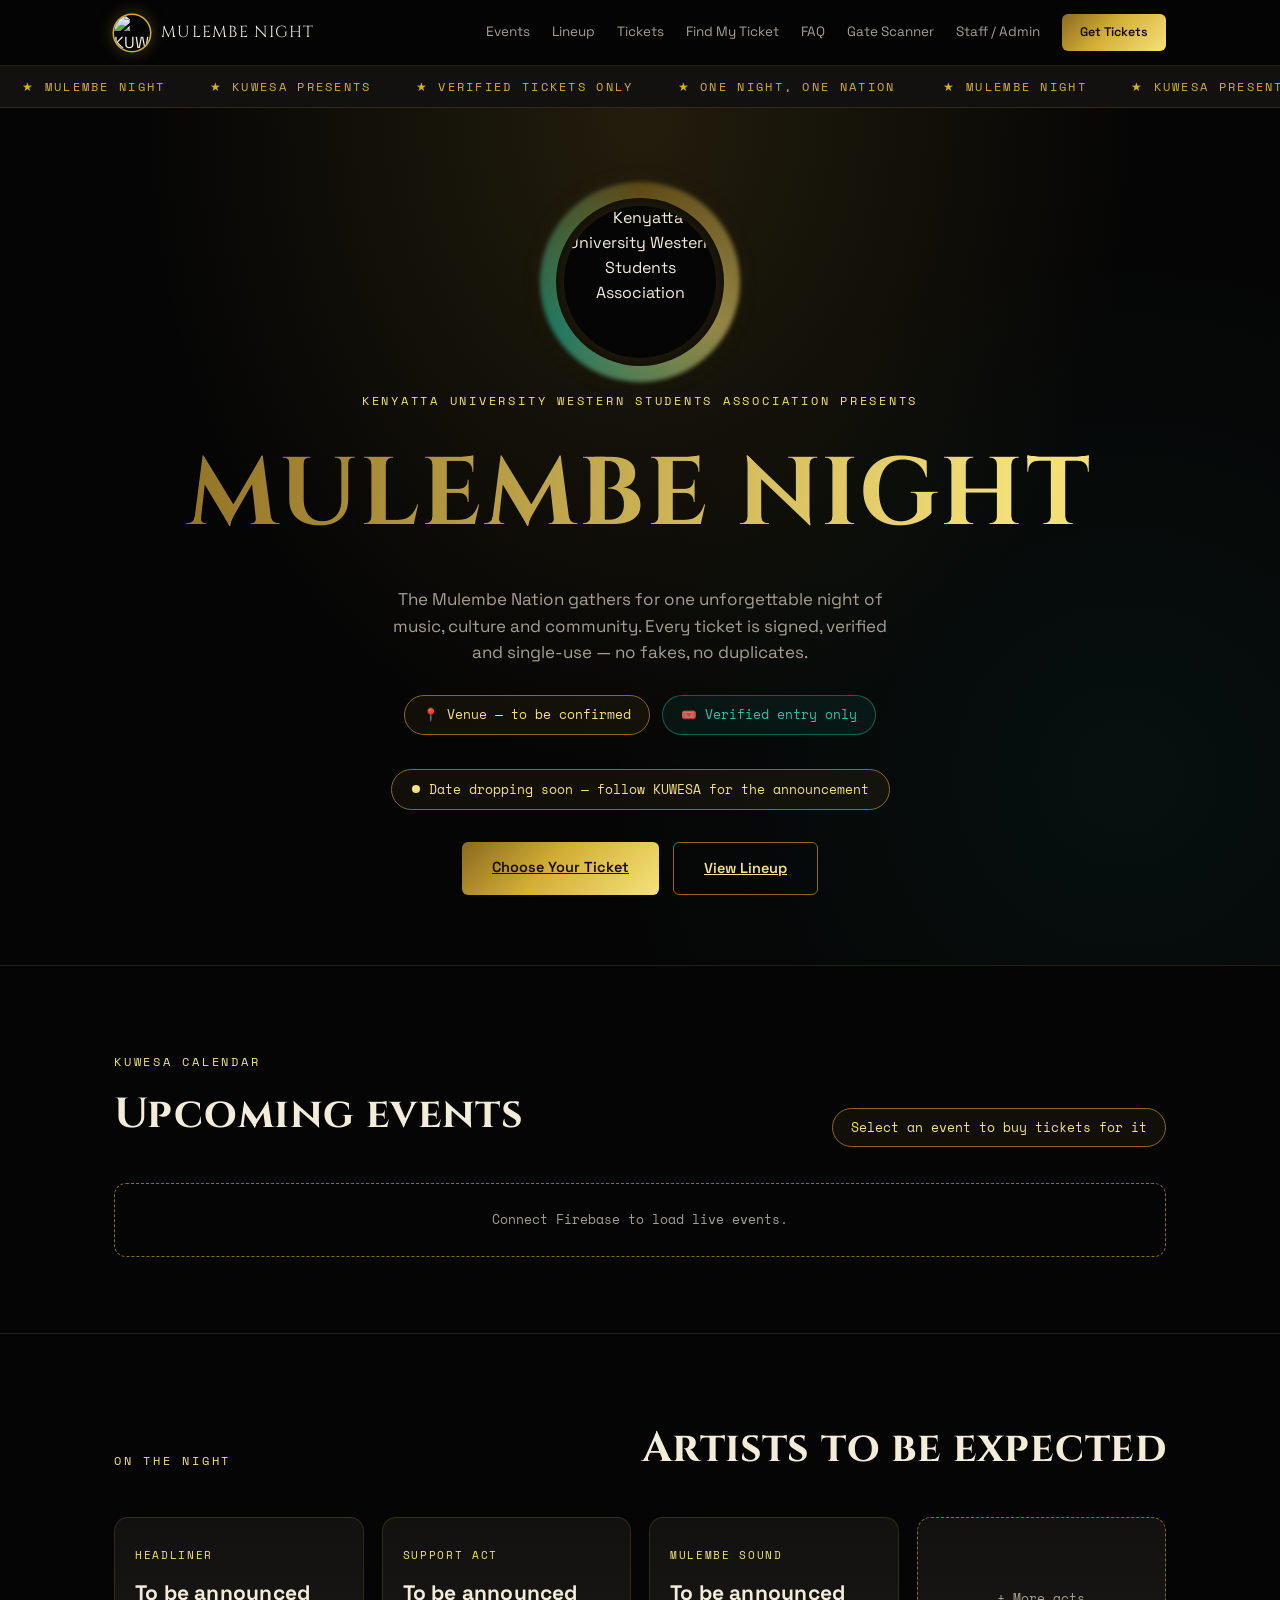
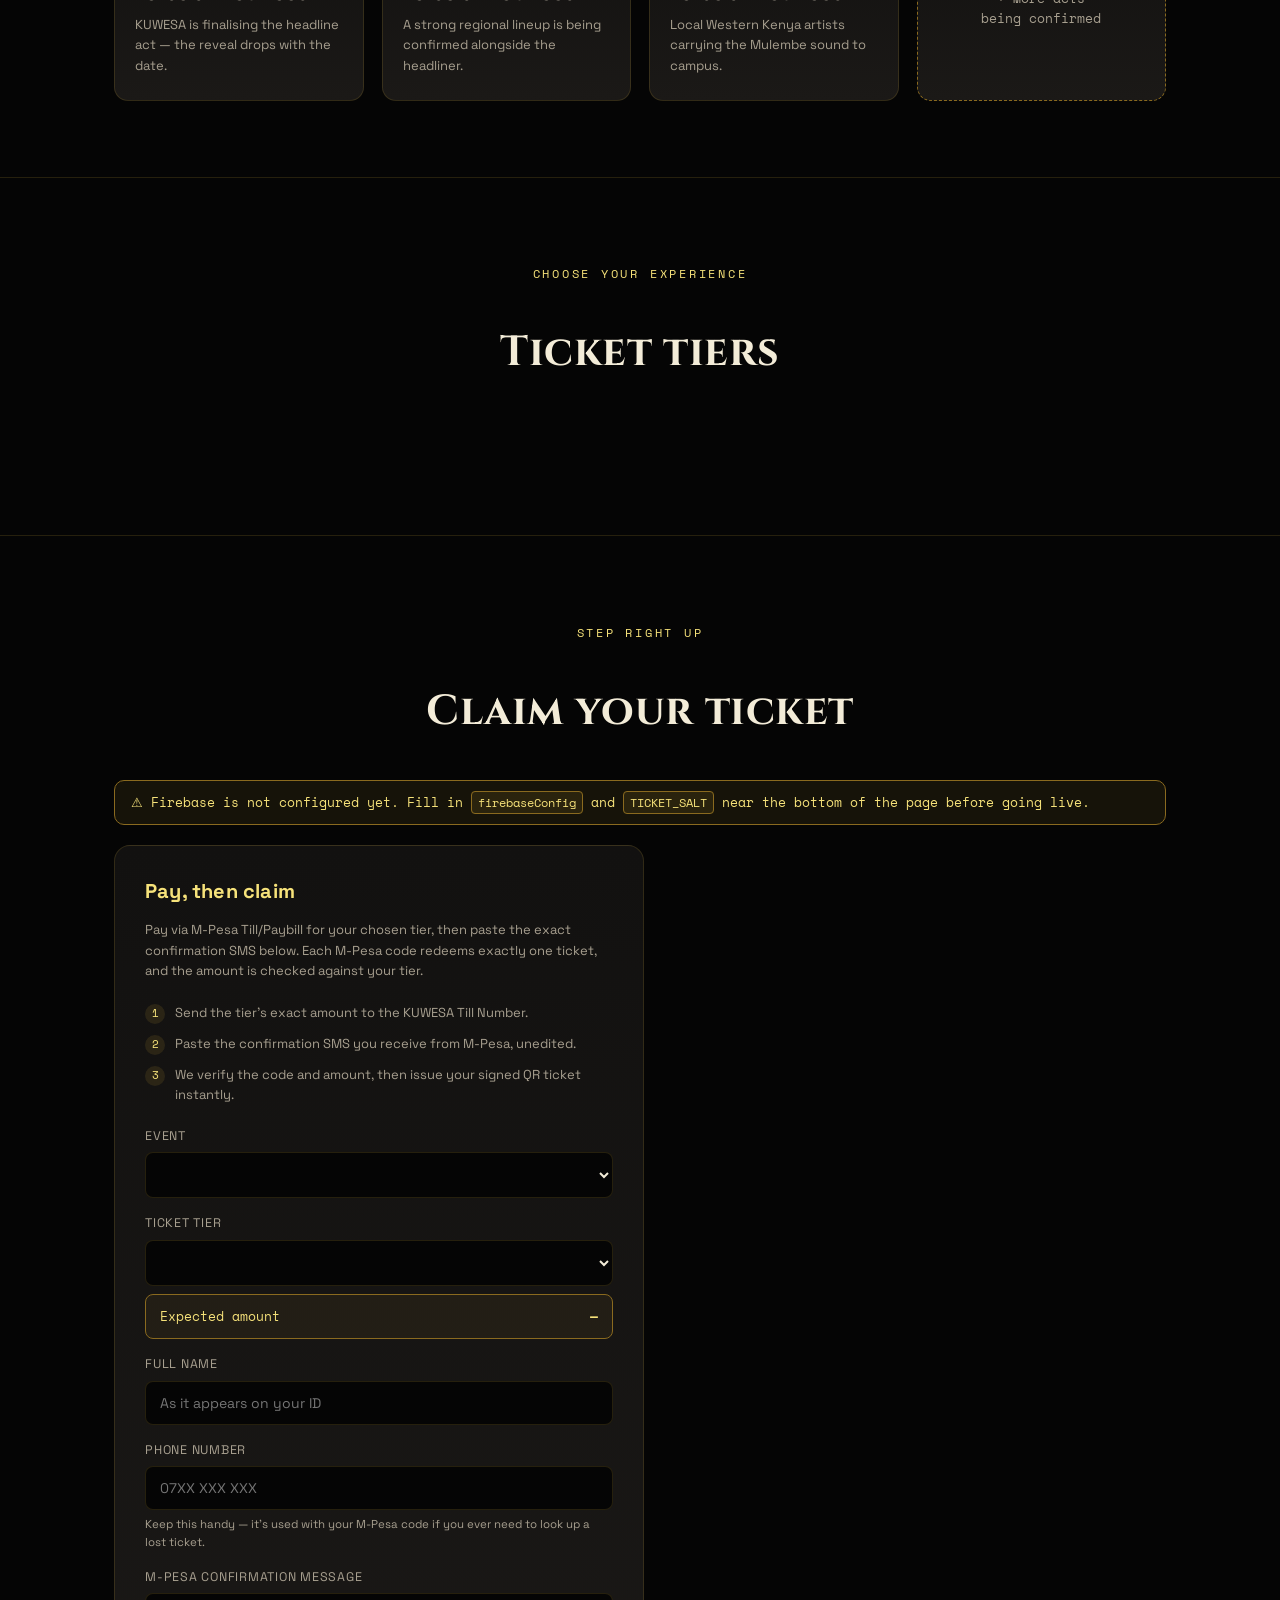
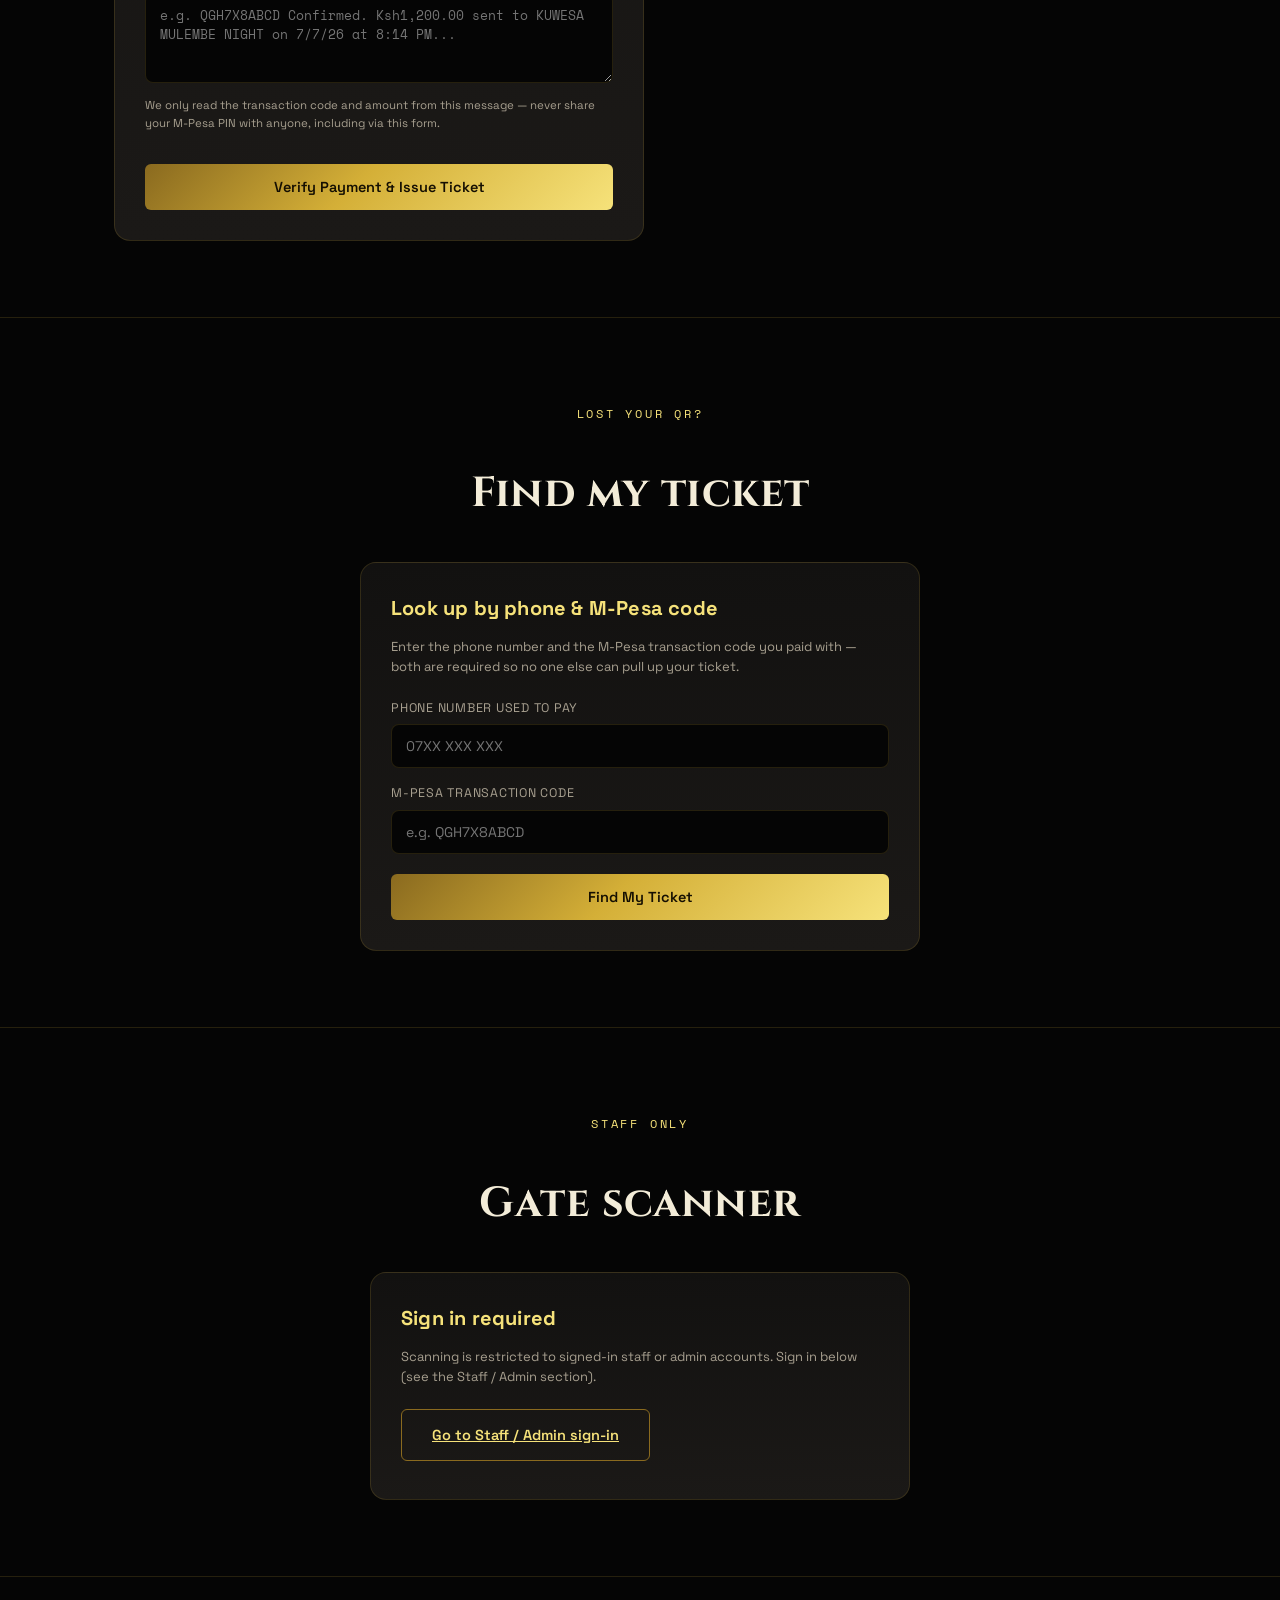
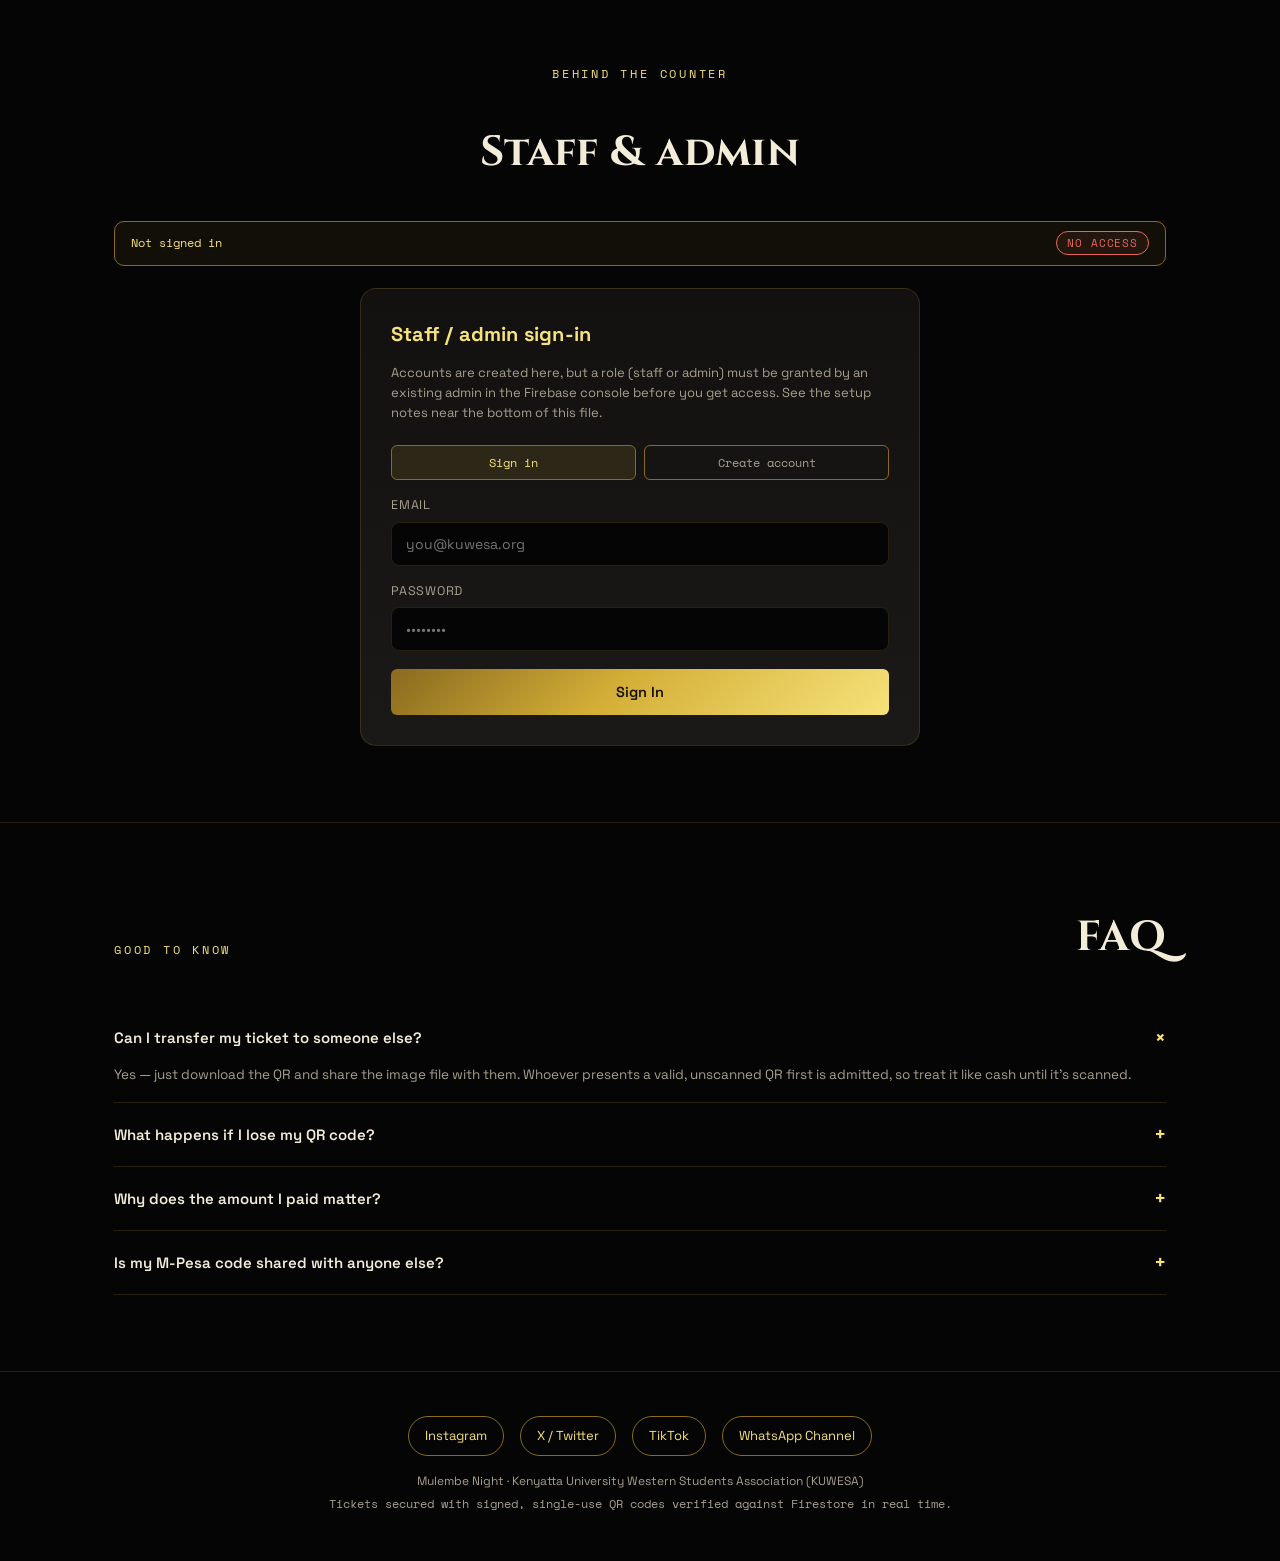
==== commit 401862ac: "Update index.html" ====
--- a/index.html
+++ b/index.html
@@ -64,12 +64,12 @@
     background:rgba(5,5,5,0.82); backdrop-filter:blur(12px);
     border-bottom:1px solid var(--line);
   }
-  nav .row{display:flex; align-items:center; justify-content:space-between; padding:14px 24px;}
+  nav .row{display:flex; align-items:center; justify-content:space-between; padding:14px 24px; gap:14px; flex-wrap:wrap;}
   .brand{display:flex; align-items:center; gap:11px;}
   .brand img{height:36px; width:36px; border-radius:50%; box-shadow:0 0 0 1.5px var(--gold), 0 0 18px rgba(212,175,55,0.35);}
   .brand span{font-family:'Cinzel', serif; font-size:16px; letter-spacing:0.08em; color:var(--ivory);}
-  nav .links{display:flex; align-items:center; gap:26px; font-size:13.5px; color:var(--text-dim);}
-  nav .links a{text-decoration:none; transition:color .2s;}
+  nav .links{display:flex; align-items:center; gap:22px; font-size:13.5px; color:var(--text-dim); flex-wrap:wrap;}
+  nav .links a{text-decoration:none; transition:color .2s; white-space:nowrap;}
   nav .links a:hover{color:var(--gold-bright);}
 
   .marquee{
@@ -102,6 +102,7 @@
   .btn.ghost::after{display:none;}
   .btn.ghost:hover{box-shadow:0 10px 24px rgba(212,175,55,0.12); border-color:var(--gold);}
   .btn.small{padding:9px 18px; font-size:12.5px;}
+  .btn.danger{background:linear-gradient(135deg, #7a2e26, var(--danger) 60%, #f19286);}
   .btn:disabled{opacity:0.45; cursor:not-allowed; transform:none; box-shadow:none;}
   .btn:disabled::after{display:none;}
 
@@ -161,9 +162,28 @@
 
   /* ---------- SECTIONS ---------- */
   section{padding:76px 0; border-top:1px solid var(--line);}
-  .section-head{margin-bottom:36px; text-align:left;}
-  .section-head.center{text-align:center;}
+  .section-head{margin-bottom:36px; text-align:left; display:flex; align-items:flex-end; justify-content:space-between; gap:20px; flex-wrap:wrap;}
+  .section-head.center{text-align:center; justify-content:center; flex-direction:column; align-items:center;}
   .section-head h2{font-size:clamp(28px,5vw,42px); margin-top:6px;}
+
+  /* ---------- EVENTS (multi-event) ---------- */
+  .events-grid{display:grid; grid-template-columns:repeat(auto-fit,minmax(260px,1fr)); gap:18px;}
+  .event-card{
+    text-align:left; background:linear-gradient(180deg, var(--charcoal), var(--charcoal-2));
+    border:1px solid var(--line); border-radius:16px; padding:24px; cursor:pointer;
+    transition:border-color .2s, transform .2s;
+  }
+  .event-card:hover{transform:translateY(-3px); border-color:var(--gold-deep);}
+  .event-card.selected{border-color:var(--gold); box-shadow:0 0 0 1px var(--gold);}
+  .event-card h3{font-size:20px; margin-top:8px;}
+  .event-card .when{font-family:'Space Mono', monospace; font-size:12px; color:var(--gold-bright); margin-top:6px;}
+  .event-card .where{font-size:12.5px; color:var(--text-dim); margin-top:2px;}
+  .event-card p.desc{font-size:12.5px; color:var(--text-dim); margin-top:10px;}
+  .event-card .cap{margin-top:12px; font-family:'Space Mono', monospace; font-size:11px; color:var(--text-dim);}
+  .empty-note{
+    border:1px dashed var(--gold-deep); border-radius:12px; padding:26px; text-align:center;
+    color:var(--text-dim); font-family:'Space Mono', monospace; font-size:12.5px;
+  }
 
   /* ---------- LINEUP ---------- */
   .artist-grid{display:grid; grid-template-columns:repeat(auto-fit,minmax(200px,1fr)); gap:18px;}
@@ -213,7 +233,7 @@
   .card h3{font-size:20px; color:var(--gold-bright); margin-bottom:6px; font-family:'Space Grotesk', sans-serif; font-weight:700;}
   .card .sub{color:var(--text-dim); font-size:13px; margin-bottom:22px;}
   label{display:block; font-size:12.5px; color:var(--text-dim); margin:16px 0 6px; text-transform:uppercase; letter-spacing:0.06em;}
-  input[type=text], input[type=tel], textarea, select{
+  input[type=text], input[type=tel], input[type=email], input[type=password], input[type=number], input[type=datetime-local], textarea, select{
     width:100%; padding:12px 14px; border-radius:8px;
     background:var(--onyx); border:1px solid var(--line); color:var(--ivory);
     font-family:'Space Grotesk', sans-serif; font-size:14px;
@@ -280,6 +300,32 @@
   .stub-actions{display:flex; gap:10px; margin-top:16px; width:100%; max-width:340px;}
   .stub-actions .btn{flex:1; text-align:center; padding:11px;}
 
+  /* ---------- LOOKUP ---------- */
+  .lookup-card{max-width:560px; margin:0 auto;}
+  .lookup-result{margin-top:20px;}
+
+  /* ---------- AUTH / ROLE BAR ---------- */
+  .role-bar{
+    display:flex; align-items:center; justify-content:space-between; gap:12px; flex-wrap:wrap;
+    padding:12px 16px; border:1px solid var(--gold-deep); border-radius:10px;
+    background:rgba(212,175,55,0.06); margin-bottom:22px; font-family:'Space Mono', monospace; font-size:12px;
+  }
+  .role-bar .who{color:var(--gold-bright);}
+  .role-badge{
+    padding:3px 10px; border-radius:999px; font-size:10.5px; letter-spacing:0.08em; text-transform:uppercase;
+    border:1px solid var(--teal); color:var(--teal); background:rgba(32,199,173,0.08);
+  }
+  .role-badge.admin{border-color:var(--gold); color:var(--gold-bright); background:rgba(212,175,55,0.1);}
+  .role-badge.none{border-color:var(--danger); color:var(--danger); background:rgba(226,104,90,0.08);}
+  .auth-grid{display:grid; grid-template-columns:1fr; gap:14px;}
+  @media(min-width:620px){ .auth-grid{grid-template-columns:1fr 1fr;} }
+  .auth-toggle{display:flex; gap:8px; margin-bottom:6px;}
+  .auth-toggle button{
+    flex:1; padding:8px; border-radius:6px; border:1px solid var(--gold-deep); background:transparent;
+    color:var(--text-dim); font-family:'Space Mono', monospace; font-size:11.5px; cursor:pointer;
+  }
+  .auth-toggle button.active{background:rgba(212,175,55,0.12); color:var(--gold-bright);}
+
   /* ---------- GATE ---------- */
   .gate-card{max-width:540px; margin:0 auto;}
   #reader{border-radius:12px; overflow:hidden; margin-top:16px; border:1px solid var(--line);}
@@ -288,6 +334,47 @@
   .scan-result.ok{background:rgba(99,217,141,0.12); border:1px solid var(--ok); color:var(--ok);}
   .scan-result.err{background:rgba(226,104,90,0.12); border:1px solid var(--danger); color:var(--danger);}
 
+  /* ---------- ADMIN ---------- */
+  .admin-tabs{display:flex; gap:8px; flex-wrap:wrap; margin-bottom:24px;}
+  .admin-tab-btn{
+    padding:10px 18px; border-radius:999px; border:1px solid var(--gold-deep); background:transparent;
+    color:var(--text-dim); font-family:'Space Mono', monospace; font-size:12px; cursor:pointer; transition:all .15s;
+  }
+  .admin-tab-btn.active{background:var(--gold); color:#150f02; border-color:var(--gold); font-weight:700;}
+  .admin-pane{display:none;}
+  .admin-pane.show{display:block;}
+  .stat-grid{display:grid; grid-template-columns:repeat(auto-fit,minmax(150px,1fr)); gap:14px; margin-bottom:28px;}
+  .stat-card{
+    background:linear-gradient(180deg, var(--charcoal), var(--charcoal-2)); border:1px solid var(--line);
+    border-radius:12px; padding:18px;
+  }
+  .stat-card b{display:block; font-family:'Cinzel', serif; font-size:26px; color:var(--gold-bright);}
+  .stat-card span{font-family:'Space Mono', monospace; font-size:10.5px; letter-spacing:0.12em; text-transform:uppercase; color:var(--text-dim);}
+  .table-wrap{overflow-x:auto; border:1px solid var(--line); border-radius:12px;}
+  table.data-table{width:100%; border-collapse:collapse; font-size:12.5px; min-width:640px;}
+  table.data-table th{
+    text-align:left; padding:12px 14px; background:var(--charcoal-2); color:var(--gold-bright);
+    font-family:'Space Mono', monospace; font-size:10.5px; letter-spacing:0.08em; text-transform:uppercase;
+    border-bottom:1px solid var(--line); white-space:nowrap;
+  }
+  table.data-table td{padding:11px 14px; border-bottom:1px solid var(--line); color:var(--ivory); white-space:nowrap;}
+  table.data-table tr:last-child td{border-bottom:none;}
+  .badge-status{padding:3px 10px; border-radius:999px; font-family:'Space Mono', monospace; font-size:10.5px; text-transform:uppercase;}
+  .badge-status.UNUSED{border:1px solid var(--teal); color:var(--teal);}
+  .badge-status.SCANNED{border:1px solid var(--ok); color:var(--ok);}
+  .badge-status.EXPIRED{border:1px solid var(--danger); color:var(--danger);}
+  .tier-row{display:grid; grid-template-columns:1.3fr 0.8fr 1.4fr auto; gap:10px; align-items:end; margin-bottom:10px;}
+  @media(max-width:760px){ .tier-row{grid-template-columns:1fr;} }
+  .tier-row label{margin:0 0 4px;}
+  .event-list-row{
+    display:flex; justify-content:space-between; align-items:center; gap:12px; flex-wrap:wrap;
+    padding:14px 16px; border:1px solid var(--line); border-radius:10px; margin-bottom:10px;
+  }
+  .event-list-row .info b{display:block; color:var(--gold-bright); font-size:14.5px;}
+  .event-list-row .info span{font-family:'Space Mono', monospace; font-size:11px; color:var(--text-dim);}
+  .filter-row{display:flex; gap:12px; flex-wrap:wrap; margin-bottom:18px;}
+  .filter-row input, .filter-row select{width:auto; min-width:180px;}
+
   /* ---------- FAQ ---------- */
   .faq-item{border-bottom:1px solid var(--line); padding:16px 0;}
   .faq-item summary{
@@ -325,10 +412,13 @@
       <span>MULEMBE NIGHT</span>
     </div>
     <div class="links">
+      <a href="#events">Events</a>
       <a href="#lineup">Lineup</a>
       <a href="#tiers">Tickets</a>
+      <a href="#lookup">Find My Ticket</a>
       <a href="#faq">FAQ</a>
       <a href="#gate">Gate Scanner</a>
+      <a href="#admin">Staff / Admin</a>
       <a href="#tickets" class="btn small">Get Tickets</a>
     </div>
   </div>
@@ -349,7 +439,7 @@
     <p class="tagline">The Mulembe Nation gathers for one unforgettable night of music, culture and community. Every ticket is signed, verified and single-use — no fakes, no duplicates.</p>
 
     <div class="hero-meta">
-      <span class="pill">📍 Venue — to be confirmed</span>
+      <span class="pill" id="heroVenue">📍 Venue — to be confirmed</span>
       <span class="pill teal">🎟️ Verified entry only</span>
     </div>
 
@@ -369,6 +459,22 @@
     </div>
   </div>
 </header>
+
+<!-- ============ EVENTS (multi-event support) ============ -->
+<section id="events">
+  <div class="wrap">
+    <div class="section-head">
+      <div>
+        <p class="eyebrow">KUWESA calendar</p>
+        <h2>Upcoming events</h2>
+      </div>
+      <span class="pill">Select an event to buy tickets for it</span>
+    </div>
+    <div class="events-grid" id="eventsGrid">
+      <div class="empty-note">Loading events…</div>
+    </div>
+  </div>
+</section>
 
 <section id="lineup">
   <div class="wrap">
@@ -402,8 +508,9 @@
     <div class="section-head center">
       <p class="eyebrow">Choose your experience</p>
       <h2>Ticket tiers</h2>
-    </div>
-    <div class="tier-grid" id="tierGrid"><!-- rendered by JS from TIERS config --></div>
+      <p class="hint mono" id="tierEventLabel" style="margin-top:6px;"></p>
+    </div>
+    <div class="tier-grid" id="tierGrid"><!-- rendered from the selected event's tiers --></div>
   </div>
 </section>
 
@@ -429,6 +536,9 @@
           <li><span class="n">3</span> We verify the code and amount, then issue your signed QR ticket instantly.</li>
         </ol>
 
+        <label for="eventSelect">Event</label>
+        <select id="eventSelect"></select>
+
         <label for="tierSelect">Ticket tier</label>
         <select id="tierSelect"></select>
         <div class="tier-readout"><span>Expected amount</span><b id="expectedAmount" class="mono">—</b></div>
@@ -438,6 +548,7 @@
 
         <label for="phone">Phone number</label>
         <input type="tel" id="phone" placeholder="07XX XXX XXX" autocomplete="tel">
+        <p class="hint">Keep this handy — it's used with your M-Pesa code if you ever need to look up a lost ticket.</p>
 
         <label for="mpesaMsg">M-Pesa confirmation message</label>
         <textarea id="mpesaMsg" placeholder="e.g. QGH7X8ABCD Confirmed. Ksh1,200.00 sent to KUWESA MULEMBE NIGHT on 7/7/26 at 8:14 PM..."></textarea>
@@ -452,7 +563,7 @@
           <div class="ticket-stub" id="ticketStub">
             <div class="top">
               <p class="eyebrow">KUWESA · Admit One</p>
-              <h3 class="gold-text">MULEMBE NIGHT</h3>
+              <h3 class="gold-text" id="stubEventName">MULEMBE NIGHT</h3>
               <span class="stub-tier" id="stubTier">TIER</span>
             </div>
             <div class="perforation"></div>
@@ -474,18 +585,70 @@
   </div>
 </section>
 
+<!-- ============ LOST TICKET LOOKUP ============ -->
+<section id="lookup">
+  <div class="wrap">
+    <div class="section-head center">
+      <p class="eyebrow">Lost your QR?</p>
+      <h2>Find my ticket</h2>
+    </div>
+    <div class="card lookup-card">
+      <h3>Look up by phone &amp; M-Pesa code</h3>
+      <p class="sub">Enter the phone number and the M-Pesa transaction code you paid with — both are required so no one else can pull up your ticket.</p>
+
+      <label for="lookupPhone">Phone number used to pay</label>
+      <input type="tel" id="lookupPhone" placeholder="07XX XXX XXX">
+
+      <label for="lookupCode">M-Pesa transaction code</label>
+      <input type="text" id="lookupCode" placeholder="e.g. QGH7X8ABCD" class="mono">
+
+      <button class="btn" id="lookupBtn" style="margin-top:20px; width:100%;">Find My Ticket</button>
+      <div class="status-box" id="lookupStatus"></div>
+
+      <div class="lookup-result stub-wrap" id="lookupResultWrap" style="display:none;">
+        <div>
+          <div class="ticket-stub show" id="lookupStub">
+            <div class="top">
+              <p class="eyebrow">KUWESA · Admit One</p>
+              <h3 class="gold-text" id="lookupEventName">MULEMBE NIGHT</h3>
+              <span class="stub-tier" id="lookupTier">TIER</span>
+            </div>
+            <div class="perforation"></div>
+            <div class="qr-area">
+              <canvas id="lookupQrCanvas" width="200" height="200"></canvas>
+              <p class="tid" id="lookupTicketIdText"></p>
+            </div>
+            <div class="meta-row">
+              <div>Holder<b id="lookupHolderName">—</b></div>
+              <div style="text-align:right;">Status<b id="lookupStatusLabel">UNUSED</b></div>
+            </div>
+          </div>
+          <div class="stub-actions">
+            <button class="btn ghost" id="lookupDownload">Download QR</button>
+          </div>
+        </div>
+      </div>
+    </div>
+  </div>
+</section>
+
 <section id="gate">
   <div class="wrap">
     <div class="section-head center">
       <p class="eyebrow">Staff only</p>
       <h2>Gate scanner</h2>
     </div>
-    <div class="card gate-card">
+    <div class="card gate-card" id="gateAuthGate">
+      <h3>Sign in required</h3>
+      <p class="sub">Scanning is restricted to signed-in staff or admin accounts. Sign in below (see the Staff / Admin section).</p>
+      <a href="#admin" class="btn ghost">Go to Staff / Admin sign-in</a>
+    </div>
+    <div class="card gate-card" id="gateScannerCard" style="display:none;">
       <h3>Scan a ticket</h3>
-      <p class="sub">For entrance staff. Each ticket can be scanned exactly once — the check happens atomically so two scanners can never both admit the same QR.</p>
-
-      <label for="staffId">Staff ID / name</label>
-      <input type="text" id="staffId" placeholder="e.g. gate-team-2">
+      <p class="sub">Each ticket can be scanned exactly once — the check happens atomically so two scanners can never both admit the same QR. Every scan is logged to the admin dashboard.</p>
+
+      <label for="gateEventSelect">Checking in for event</label>
+      <select id="gateEventSelect"></select>
 
       <button class="btn ghost" id="startScan" style="margin-top:16px;">Start Camera Scan</button>
       <div id="reader"></div>
@@ -495,6 +658,110 @@
       <button class="btn" id="manualScanBtn" style="margin-top:10px; width:100%;">Check Ticket</button>
 
       <div class="scan-result" id="scanResult"></div>
+    </div>
+  </div>
+</section>
+
+<!-- ============ STAFF / ADMIN ============ -->
+<section id="admin">
+  <div class="wrap">
+    <div class="section-head center">
+      <p class="eyebrow">Behind the counter</p>
+      <h2>Staff &amp; admin</h2>
+    </div>
+
+    <div class="role-bar" id="roleBar">
+      <span class="who mono" id="roleWho">Not signed in</span>
+      <span>
+        <span class="role-badge none" id="roleBadge">no access</span>
+        <button class="btn small ghost" id="signOutBtn" style="display:none; margin-left:8px;">Sign out</button>
+      </span>
+    </div>
+
+    <!-- Sign in / sign up card -->
+    <div class="card" id="authCard" style="max-width:560px; margin:0 auto;">
+      <h3>Staff / admin sign-in</h3>
+      <p class="sub">Accounts are created here, but a role (staff or admin) must be granted by an existing admin in the Firebase console before you get access. See the setup notes near the bottom of this file.</p>
+      <div class="auth-toggle">
+        <button type="button" id="toggleSignIn" class="active">Sign in</button>
+        <button type="button" id="toggleSignUp">Create account</button>
+      </div>
+      <label for="authEmail">Email</label>
+      <input type="email" id="authEmail" placeholder="you@kuwesa.org" autocomplete="username">
+      <label for="authPassword">Password</label>
+      <input type="password" id="authPassword" placeholder="••••••••" autocomplete="current-password">
+      <button class="btn" id="authSubmitBtn" style="margin-top:18px; width:100%;">Sign In</button>
+      <div class="status-box" id="authStatus"></div>
+    </div>
+
+    <!-- Admin dashboard, hidden unless role === admin -->
+    <div class="card" id="adminDashboard" style="display:none; margin-top:30px;">
+      <h3>Admin dashboard</h3>
+      <p class="sub">Manage events, review tickets, and audit every gate scan.</p>
+
+      <div class="admin-tabs">
+        <button class="admin-tab-btn active" data-pane="paneEvents">Events</button>
+        <button class="admin-tab-btn" data-pane="paneTickets">Tickets</button>
+        <button class="admin-tab-btn" data-pane="paneScans">Scan history</button>
+      </div>
+
+      <!-- EVENTS PANE -->
+      <div class="admin-pane show" id="paneEvents">
+        <h3 style="font-size:16px;">Create / edit an event</h3>
+        <input type="hidden" id="editingEventId" value="">
+        <label for="evName">Event name</label>
+        <input type="text" id="evName" placeholder="Mulembe Night 2026">
+        <label for="evDate">Date &amp; time (leave blank for "date dropping soon")</label>
+        <input type="datetime-local" id="evDate">
+        <label for="evLocation">Location</label>
+        <input type="text" id="evLocation" placeholder="Kinga Resort, Kitui">
+        <label for="evCapacity">Capacity</label>
+        <input type="number" id="evCapacity" min="1" placeholder="1000">
+        <label for="evDescription">Description</label>
+        <textarea id="evDescription" placeholder="Short description shown on the event card"></textarea>
+
+        <label style="margin-top:20px;">Ticket tiers</label>
+        <div id="tierRows"></div>
+        <button class="btn ghost small" id="addTierRow" type="button">+ Add tier</button>
+
+        <label style="margin-top:20px; display:flex; align-items:center; gap:8px;">
+          <input type="checkbox" id="evActive" style="width:auto;" checked> Live / accepting ticket sales
+        </label>
+
+        <div style="display:flex; gap:10px; margin-top:20px;">
+          <button class="btn" id="saveEventBtn" style="flex:1;">Save Event</button>
+          <button class="btn ghost" id="cancelEditBtn" style="display:none;">Cancel edit</button>
+        </div>
+        <div class="status-box" id="eventFormStatus"></div>
+
+        <h3 style="font-size:16px; margin-top:34px;">All events</h3>
+        <div id="adminEventsList"><p class="hint">Loading…</p></div>
+      </div>
+
+      <!-- TICKETS PANE -->
+      <div class="admin-pane" id="paneTickets">
+        <div class="filter-row">
+          <select id="statsEventFilter"></select>
+          <input type="text" id="ticketSearch" placeholder="Search name, phone or ticket id…">
+        </div>
+        <div class="stat-grid" id="statGrid"></div>
+        <div class="table-wrap">
+          <table class="data-table">
+            <thead><tr><th>Holder</th><th>Phone</th><th>Tier</th><th>Status</th><th>Ticket ID</th><th>Created</th></tr></thead>
+            <tbody id="ticketsTableBody"><tr><td colspan="6">Loading…</td></tr></tbody>
+          </table>
+        </div>
+      </div>
+
+      <!-- SCAN HISTORY PANE -->
+      <div class="admin-pane" id="paneScans">
+        <div class="table-wrap">
+          <table class="data-table">
+            <thead><tr><th>Time</th><th>Ticket ID</th><th>Result</th><th>Staff</th><th>Notes</th></tr></thead>
+            <tbody id="scansTableBody"><tr><td colspan="5">Loading…</td></tr></tbody>
+          </table>
+        </div>
+      </div>
     </div>
   </div>
 </section>
@@ -511,7 +778,7 @@
     </details>
     <details class="faq-item">
       <summary>What happens if I lose my QR code?</summary>
-      <p>Contact KUWESA support with your name, phone number and M-Pesa code — your ticket status can be looked up in the system and reissued if it hasn't been scanned yet.</p>
+      <p>Use the "Find My Ticket" section above with your phone number and M-Pesa code — your ticket status can be looked up and the QR re-downloaded if it hasn't been scanned yet.</p>
     </details>
     <details class="faq-item">
       <summary>Why does the amount I paid matter?</summary>
@@ -519,7 +786,7 @@
     </details>
     <details class="faq-item">
       <summary>Is my M-Pesa code shared with anyone else?</summary>
-      <p>No. It's stored only to guarantee a single ticket per payment and is never displayed publicly or reused.</p>
+      <p>No. It's stored only to guarantee a single ticket per payment, to power the lost-ticket lookup for you specifically, and is never displayed publicly or reused.</p>
     </details>
   </div>
 </section>
@@ -541,14 +808,13 @@
 /* =========================================================================
    MULEMBE NIGHT — TICKETING LOGIC
    =========================================================================
-   SECURITY MODEL (unchanged from the previous build, plus one new guardrail)
+   SECURITY MODEL
    -----------------------------------------------------------------------
    1. PAYMENT DEDUPLICATION — the M-Pesa code is the Firestore document ID
       in `payments`, so it can never claim two tickets (unique by construction).
-   2. AMOUNT-MATCHES-TIER GUARDRAIL (new) — the amount is parsed out of the
-      M-Pesa SMS and compared to the selected tier's price. A mismatch is
-      rejected before any write happens, so a Regular-priced payment can't
-      be used to claim a VVIP ticket.
+   2. AMOUNT-MATCHES-TIER GUARDRAIL — the amount is parsed out of the M-Pesa
+      SMS and compared to the selected tier's price. A mismatch is rejected
+      before any write happens.
    3. ATOMIC ISSUANCE — payment claim + ticket creation happen in one
       Firestore transaction.
    4. TICKET SIGNING — demo uses SHA-256(ticket_id + event_id + TICKET_SALT)
@@ -558,23 +824,58 @@
       secret (HMAC-SHA256 or Ed25519) before going live. Every spot that
       needs to move server-side is marked "SERVER-SIDE IN PRODUCTION".
    5. ATOMIC, RACE-SAFE SCANNING — the gate scan reads + writes ticket
-      status inside one transaction, so simultaneous scans can't both win.
+      status inside one transaction, so simultaneous scans can't both win,
+      and every attempt (success/duplicate/expired/not-found) is logged to
+      `scanHistory` for the admin dashboard.
+   6. ROLES — staff/admin accounts sign in with email + password. A
+      `users/{uid}` document holds their role ("staff" or "admin"). Roles
+      can only be *granted*, never self-assigned: create your first admin
+      by signing up here, then in the Firebase console create a document
+      at users/<their auth UID> with the field role: "admin".
+   7. LOST-TICKET LOOKUP — reading a single payment or ticket document by
+      its exact ID (the M-Pesa code, or the ticket UUID) is allowed for
+      everyone, but *listing/browsing* those collections is not. Knowing
+      the M-Pesa code you paid with, plus your phone number, is the
+      credential — nobody can enumerate other people's tickets with this.
 
    FIRESTORE SECURITY RULES (set in the Firebase console):
 
      rules_version = '2';
      service cloud.firestore {
        match /databases/{database}/documents {
+
+         function isSignedIn() { return request.auth != null; }
+         function roleDoc() { return get(/databases/$(database)/documents/users/$(request.auth.uid)); }
+         function myRole() { return isSignedIn() && exists(/databases/$(database)/documents/users/$(request.auth.uid)) ? roleDoc().data.role : 'none'; }
+         function isStaff() { return myRole() == 'staff' || myRole() == 'admin'; }
+         function isAdmin() { return myRole() == 'admin'; }
+
+         match /users/{uid} {
+           allow get: if isSignedIn() && request.auth.uid == uid;
+           allow list: if false;
+           allow write: if false; // grant roles manually in the console
+         }
+         match /events/{eventId} {
+           allow read: if true;
+           allow write: if isAdmin();
+         }
          match /payments/{code} {
-           allow read: if false;
-           allow create: if request.auth != null;
+           allow get: if true;   // requires knowing the exact M-Pesa code
+           allow list: if false; // never allow browsing all payments
+           allow create: if isSignedIn();
            allow update, delete: if false;
          }
          match /tickets/{ticketId} {
-           allow read: if request.auth != null && resource.data.user_id == request.auth.uid;
-           allow create: if request.auth != null;
-           allow update: if request.auth != null && request.auth.token.role == "staff";
+           allow get: if true;      // requires knowing the exact ticket UUID
+           allow list: if isStaff(); // dashboard listing is staff/admin only
+           allow create: if isSignedIn();
+           allow update: if isStaff();
            allow delete: if false;
+         }
+         match /scanHistory/{entryId} {
+           allow read: if isStaff();
+           allow create: if isStaff();
+           allow update, delete: if false;
          }
        }
      }
@@ -592,18 +893,7 @@
     appId: "YOUR_APP_ID"
   };
 
-  const EVENT_ID = "mulembe-night-2026";
   const TICKET_SALT = "REPLACE_WITH_A_LONG_RANDOM_STRING"; // move server-side in production
-
-  // Set this to an ISO date string once confirmed, e.g. "2026-09-12T19:00:00+03:00"
-  // — the hero will automatically switch from "date dropping soon" to a live countdown.
-  const EVENT_DATE = null;
-
-  const TIERS = [
-    { id: "regular", name: "Regular", price: 500, perks: ["General admission", "Access to main arena", "Standard entry queue"] },
-    { id: "vip", name: "VIP", price: 1200, perks: ["Fast-track entry", "VIP lounge access", "Dedicated bar"], featured: true },
-    { id: "vvip", name: "VVIP", price: 2500, perks: ["Front-of-stage access", "Private lounge & seating", "Complimentary drink", "Meet & greet pass"] }
-  ];
 
   const isConfigured = firebaseConfig.apiKey !== "YOUR_API_KEY";
   if (!isConfigured) document.getElementById('configBanner').classList.add('show');
@@ -612,62 +902,16 @@
   if (isConfigured) {
     firebase.initializeApp(firebaseConfig);
     db = firebase.firestore();
-    firebase.auth().signInAnonymously().catch(err => console.error("Auth error:", err));
-  }
-
-  // -----------------------------------------------------------------------
-  // Render tiers
-  // -----------------------------------------------------------------------
-  const tierGrid = document.getElementById('tierGrid');
-  const tierSelect = document.getElementById('tierSelect');
-  TIERS.forEach(t => {
-    tierGrid.insertAdjacentHTML('beforeend', `
-      <div class="tier-card ${t.featured ? 'featured' : ''}">
-        ${t.featured ? '<span class="tier-ribbon">Most Popular</span>' : ''}
-        <h3>${t.name}</h3>
-        <div class="tier-price">Ksh ${t.price.toLocaleString()} <small>/ ticket</small></div>
-        <ul class="tier-perks">${t.perks.map(p => `<li>${p}</li>`).join('')}</ul>
-        <button class="btn ${t.featured ? '' : 'ghost'} select-tier" data-tier="${t.id}">Select ${t.name}</button>
-      </div>
-    `);
-    tierSelect.insertAdjacentHTML('beforeend', `<option value="${t.id}">${t.name} — Ksh ${t.price.toLocaleString()}</option>`);
-  });
-
-  function updateExpectedAmount() {
-    const tier = TIERS.find(t => t.id === tierSelect.value);
-    document.getElementById('expectedAmount').textContent = `Ksh ${tier.price.toLocaleString()}`;
-  }
-  tierSelect.addEventListener('change', updateExpectedAmount);
-  updateExpectedAmount();
-
-  document.querySelectorAll('.select-tier').forEach(btn => {
-    btn.addEventListener('click', () => {
-      tierSelect.value = btn.dataset.tier;
-      updateExpectedAmount();
-      document.getElementById('tickets').scrollIntoView({ behavior: 'smooth' });
-    });
-  });
-
-  // -----------------------------------------------------------------------
-  // Countdown / "date dropping soon"
-  // -----------------------------------------------------------------------
-  if (EVENT_DATE) {
-    document.getElementById('soonBadge').style.display = 'none';
-    const cd = document.getElementById('countdown');
-    cd.style.display = 'flex';
-    const target = new Date(EVENT_DATE).getTime();
-    setInterval(() => {
-      const diff = Math.max(0, target - Date.now());
-      const d = Math.floor(diff / 86400000);
-      const h = Math.floor((diff % 86400000) / 3600000);
-      const m = Math.floor((diff % 3600000) / 60000);
-      const s = Math.floor((diff % 60000) / 1000);
-      document.getElementById('cdDays').textContent = String(d).padStart(2, '0');
-      document.getElementById('cdHours').textContent = String(h).padStart(2, '0');
-      document.getElementById('cdMins').textContent = String(m).padStart(2, '0');
-      document.getElementById('cdSecs').textContent = String(s).padStart(2, '0');
-    }, 1000);
-  }
+  }
+
+  // -----------------------------------------------------------------------
+  // Global state
+  // -----------------------------------------------------------------------
+  let EVENTS = [];              // all events loaded from Firestore, newest first
+  let selectedEventId = null;   // event chosen on the public site (tiers/purchase)
+  let currentUser = null;       // firebase auth user (staff/admin) or null
+  let currentRole = 'none';     // 'none' | 'staff' | 'admin'
+  let isAnon = true;
 
   // -----------------------------------------------------------------------
   // Helpers
@@ -679,6 +923,9 @@
   function extractAmount(message) {
     const match = message.match(/Ksh\s?([\d,]+(?:\.\d{1,2})?)/i);
     return match ? parseFloat(match[1].replace(/,/g, '')) : null;
+  }
+  function normalizePhone(phone) {
+    return (phone || '').replace(/\D/g, '').replace(/^0/, '254').replace(/^254?/, '254');
   }
   async function sha256Hex(text) {
     const enc = new TextEncoder().encode(text);
@@ -693,18 +940,287 @@
     return crypto.randomUUID ? crypto.randomUUID() : ([1e7]+-1e3+-4e3+-8e3+-1e11).replace(/[018]/g, c =>
       (c ^ crypto.getRandomValues(new Uint8Array(1))[0] & 15 >> c / 4).toString(16));
   }
-
-  // -----------------------------------------------------------------------
-  // 1. CLAIM PAYMENT + ISSUE TICKET — SERVER-SIDE IN PRODUCTION
+  function fmtDate(d) {
+    if (!d) return 'Date dropping soon';
+    try { return new Date(d).toLocaleString('en-KE', { dateStyle: 'medium', timeStyle: 'short' }); }
+    catch { return String(d); }
+  }
+  function escapeHtml(s) {
+    return String(s ?? '').replace(/[&<>"']/g, c => ({'&':'&amp;','<':'&lt;','>':'&gt;','"':'&quot;',"'":'&#39;'}[c]));
+  }
+  function eventById(id) { return EVENTS.find(e => e.id === id) || null; }
+
+  // -----------------------------------------------------------------------
+  // 1. AUTH BOOTSTRAP
+  //    Ticket buyers get an anonymous session (needed to write payments /
+  //    tickets under the rules above). Staff/admin sign in with email +
+  //    password from the Staff/Admin card, which replaces the session.
+  // -----------------------------------------------------------------------
+  if (isConfigured) {
+    firebase.auth().onAuthStateChanged(async (user) => {
+      currentUser = user;
+      isAnon = !user || user.isAnonymous;
+      if (!user) {
+        firebase.auth().signInAnonymously().catch(err => console.error("Auth error:", err));
+        return;
+      }
+      if (user.isAnonymous) {
+        currentRole = 'none';
+        renderRoleBar();
+        return;
+      }
+      // Real (email) account — look up its role
+      try {
+        const roleDoc = await db.collection('users').doc(user.uid).get();
+        currentRole = roleDoc.exists ? (roleDoc.data().role || 'none') : 'none';
+      } catch (e) {
+        console.error('Role lookup failed:', e);
+        currentRole = 'none';
+      }
+      renderRoleBar();
+      renderGateAccess();
+      renderAdminAccess();
+      if (currentRole === 'admin') loadAdminData();
+    });
+  }
+
+  function renderRoleBar() {
+    const who = document.getElementById('roleWho');
+    const badge = document.getElementById('roleBadge');
+    const signOutBtn = document.getElementById('signOutBtn');
+    const authCard = document.getElementById('authCard');
+
+    if (!currentUser || currentUser.isAnonymous) {
+      who.textContent = 'Not signed in';
+      badge.textContent = 'no access';
+      badge.className = 'role-badge none';
+      signOutBtn.style.display = 'none';
+      authCard.style.display = 'block';
+      return;
+    }
+    who.textContent = currentUser.email;
+    badge.textContent = currentRole === 'none' ? 'awaiting role' : currentRole;
+    badge.className = 'role-badge ' + (currentRole === 'admin' ? 'admin' : currentRole === 'staff' ? '' : 'none');
+    signOutBtn.style.display = 'inline-block';
+    authCard.style.display = currentRole === 'none' ? 'block' : 'none';
+  }
+
+  document.getElementById('signOutBtn').addEventListener('click', async () => {
+    await firebase.auth().signOut();
+    currentRole = 'none';
+    renderRoleBar();
+    renderGateAccess();
+    renderAdminAccess();
+  });
+
+  // Sign in / sign up toggle
+  let authMode = 'signin';
+  document.getElementById('toggleSignIn').addEventListener('click', () => setAuthMode('signin'));
+  document.getElementById('toggleSignUp').addEventListener('click', () => setAuthMode('signup'));
+  function setAuthMode(mode) {
+    authMode = mode;
+    document.getElementById('toggleSignIn').classList.toggle('active', mode === 'signin');
+    document.getElementById('toggleSignUp').classList.toggle('active', mode === 'signup');
+    document.getElementById('authSubmitBtn').textContent = mode === 'signin' ? 'Sign In' : 'Create Account';
+  }
+
+  document.getElementById('authSubmitBtn').addEventListener('click', async () => {
+    const statusEl = document.getElementById('authStatus');
+    const email = document.getElementById('authEmail').value.trim();
+    const password = document.getElementById('authPassword').value;
+    if (!isConfigured) { setStatus(statusEl, 'err', 'Firebase is not configured yet.'); return; }
+    if (!email || !password) { setStatus(statusEl, 'err', 'Enter an email and password.'); return; }
+
+    setStatus(statusEl, 'pending', authMode === 'signin' ? 'Signing in…' : 'Creating account…');
+    try {
+      if (authMode === 'signin') {
+        await firebase.auth().signInWithEmailAndPassword(email, password);
+        setStatus(statusEl, 'ok', 'Signed in.');
+      } else {
+        const cred = await firebase.auth().createUserWithEmailAndPassword(email, password);
+        setStatus(statusEl, 'ok', `Account created (uid: ${cred.user.uid}). Ask an admin to grant you a role in the Firebase console — see the code comments for how.`);
+      }
+    } catch (err) {
+      console.error(err);
+      setStatus(statusEl, 'err', err.message || 'Authentication failed.');
+    }
+  });
+
+  function renderGateAccess() {
+    const authed = currentUser && !currentUser.isAnonymous && (currentRole === 'staff' || currentRole === 'admin');
+    document.getElementById('gateAuthGate').style.display = authed ? 'none' : 'block';
+    document.getElementById('gateScannerCard').style.display = authed ? 'block' : 'none';
+  }
+
+  function renderAdminAccess() {
+    const isAdmin = currentUser && !currentUser.isAnonymous && currentRole === 'admin';
+    document.getElementById('adminDashboard').style.display = isAdmin ? 'block' : 'none';
+  }
+
+  // -----------------------------------------------------------------------
+  // 2. EVENTS — load, render public cards, render selects
+  // -----------------------------------------------------------------------
+  async function loadEvents() {
+    const grid = document.getElementById('eventsGrid');
+    if (!isConfigured) {
+      grid.innerHTML = '<div class="empty-note">Connect Firebase to load live events.</div>';
+      return;
+    }
+    try {
+      const snap = await db.collection('events').orderBy('createdAt', 'desc').get();
+      EVENTS = snap.docs.map(d => ({ id: d.id, ...d.data() }));
+    } catch (e) {
+      console.error('Failed to load events:', e);
+      grid.innerHTML = '<div class="empty-note">Could not load events right now.</div>';
+      return;
+    }
+
+    const live = EVENTS.filter(e => e.active !== false);
+    if (live.length === 0) {
+      grid.innerHTML = '<div class="empty-note">No live events yet — check back soon, or an admin can publish one below.</div>';
+    } else {
+      grid.innerHTML = live.map(e => `
+        <div class="event-card ${e.id === selectedEventId ? 'selected' : ''}" data-event="${e.id}">
+          <span class="eyebrow">${(e.tiers || []).length} tier${(e.tiers||[]).length === 1 ? '' : 's'}</span>
+          <h3>${escapeHtml(e.eventName || 'Untitled event')}</h3>
+          <div class="when">${fmtDate(e.eventDate)}</div>
+          <div class="where">📍 ${escapeHtml(e.location || 'Venue to be confirmed')}</div>
+          ${e.description ? `<p class="desc">${escapeHtml(e.description)}</p>` : ''}
+          <div class="cap">Capacity: ${e.capacity ?? '—'}</div>
+        </div>
+      `).join('');
+      grid.querySelectorAll('.event-card').forEach(card => {
+        card.addEventListener('click', () => selectEvent(card.dataset.event));
+      });
+    }
+
+    if (!selectedEventId || !eventById(selectedEventId)) {
+      selectedEventId = live[0] ? live[0].id : null;
+    }
+    renderEventSelects();
+    renderHeroForSelectedEvent();
+    renderTiers();
+    if (currentRole === 'admin') renderAdminEventsList();
+  }
+
+  function selectEvent(id) {
+    selectedEventId = id;
+    document.querySelectorAll('.event-card').forEach(c => c.classList.toggle('selected', c.dataset.event === id));
+    renderEventSelects();
+    renderHeroForSelectedEvent();
+    renderTiers();
+    document.getElementById('tickets').scrollIntoView({ behavior: 'smooth' });
+  }
+
+  function renderEventSelects() {
+    const live = EVENTS.filter(e => e.active !== false);
+    const opts = live.map(e => `<option value="${e.id}">${escapeHtml(e.eventName)} — ${fmtDate(e.eventDate)}</option>`).join('');
+    ['eventSelect', 'gateEventSelect', 'statsEventFilter'].forEach(id => {
+      const el = document.getElementById(id);
+      if (!el) return;
+      const prefix = id === 'statsEventFilter' ? '<option value="">All events</option>' : '';
+      el.innerHTML = prefix + (opts || '<option value="">No live events</option>');
+      if (selectedEventId && (id === 'eventSelect' || id === 'gateEventSelect')) el.value = selectedEventId;
+    });
+    updateExpectedAmount();
+  }
+
+  document.getElementById('eventSelect').addEventListener('change', (e) => {
+    selectedEventId = e.target.value;
+    renderTiers();
+    updateExpectedAmount();
+  });
+
+  function renderHeroForSelectedEvent() {
+    const ev = eventById(selectedEventId);
+    const venueEl = document.getElementById('heroVenue');
+    if (ev && ev.location) venueEl.textContent = '📍 ' + ev.location;
+    const cd = document.getElementById('countdown');
+    const soon = document.getElementById('soonBadge');
+    if (ev && ev.eventDate) {
+      soon.style.display = 'none';
+      cd.style.display = 'flex';
+      const target = new Date(ev.eventDate).getTime();
+      clearInterval(window.__cdTimer);
+      window.__cdTimer = setInterval(() => {
+        const diff = Math.max(0, target - Date.now());
+        document.getElementById('cdDays').textContent = String(Math.floor(diff / 86400000)).padStart(2, '0');
+        document.getElementById('cdHours').textContent = String(Math.floor((diff % 86400000) / 3600000)).padStart(2, '0');
+        document.getElementById('cdMins').textContent = String(Math.floor((diff % 3600000) / 60000)).padStart(2, '0');
+        document.getElementById('cdSecs').textContent = String(Math.floor((diff % 60000) / 1000)).padStart(2, '0');
+      }, 1000);
+    } else {
+      soon.style.display = 'inline-flex';
+      cd.style.display = 'none';
+    }
+  }
+
+  // -----------------------------------------------------------------------
+  // 3. TIERS (driven by the selected event)
+  // -----------------------------------------------------------------------
+  function renderTiers() {
+    const ev = eventById(selectedEventId);
+    const grid = document.getElementById('tierGrid');
+    const label = document.getElementById('tierEventLabel');
+    const tierSelect = document.getElementById('tierSelect');
+
+    if (!ev) {
+      grid.innerHTML = '<div class="empty-note">Select an event above to see its ticket tiers.</div>';
+      label.textContent = '';
+      tierSelect.innerHTML = '';
+      updateExpectedAmount();
+      return;
+    }
+    label.textContent = `Showing tiers for ${ev.eventName}`;
+    const tiers = ev.tiers || [];
+    grid.innerHTML = tiers.map((t, i) => `
+      <div class="tier-card ${i === 1 && tiers.length > 1 ? 'featured' : ''}">
+        ${i === 1 && tiers.length > 1 ? '<span class="tier-ribbon">Most Popular</span>' : ''}
+        <h3>${escapeHtml(t.name)}</h3>
+        <div class="tier-price">Ksh ${Number(t.price).toLocaleString()} <small>/ ticket</small></div>
+        <ul class="tier-perks">${(t.perks || []).map(p => `<li>${escapeHtml(p)}</li>`).join('')}</ul>
+        <button class="btn ${i === 1 && tiers.length > 1 ? '' : 'ghost'} select-tier" data-tier="${t.id}">Select ${escapeHtml(t.name)}</button>
+      </div>
+    `).join('') || '<div class="empty-note">This event has no ticket tiers configured yet.</div>';
+
+    tierSelect.innerHTML = tiers.map(t => `<option value="${t.id}">${escapeHtml(t.name)} — Ksh ${Number(t.price).toLocaleString()}</option>`).join('');
+    updateExpectedAmount();
+
+    grid.querySelectorAll('.select-tier').forEach(btn => {
+      btn.addEventListener('click', () => {
+        tierSelect.value = btn.dataset.tier;
+        updateExpectedAmount();
+        document.getElementById('tickets').scrollIntoView({ behavior: 'smooth' });
+      });
+    });
+  }
+
+  function currentTier() {
+    const ev = eventById(selectedEventId);
+    if (!ev) return null;
+    return (ev.tiers || []).find(t => t.id === document.getElementById('tierSelect').value) || null;
+  }
+
+  function updateExpectedAmount() {
+    const t = currentTier();
+    document.getElementById('expectedAmount').textContent = t ? `Ksh ${Number(t.price).toLocaleString()}` : '—';
+  }
+  document.getElementById('tierSelect').addEventListener('change', updateExpectedAmount);
+
+  // -----------------------------------------------------------------------
+  // 4. CLAIM PAYMENT + ISSUE TICKET — SERVER-SIDE IN PRODUCTION
   // -----------------------------------------------------------------------
   document.getElementById('claimBtn').addEventListener('click', async () => {
     const statusEl = document.getElementById('claimStatus');
     const name = document.getElementById('fullName').value.trim();
     const phone = document.getElementById('phone').value.trim();
     const rawMsg = document.getElementById('mpesaMsg').value;
-    const tier = TIERS.find(t => t.id === tierSelect.value);
+    const ev = eventById(selectedEventId);
+    const tier = currentTier();
 
     if (!isConfigured) { setStatus(statusEl, 'err', 'Firebase is not configured yet — see the banner above.'); return; }
+    if (!ev) { setStatus(statusEl, 'err', 'Select an event first.'); return; }
+    if (!tier) { setStatus(statusEl, 'err', 'Select a ticket tier first.'); return; }
     if (!name || !phone) { setStatus(statusEl, 'err', 'Please add your full name and phone number.'); return; }
 
     const mpesaCode = extractMpesaCode(rawMsg);
@@ -712,8 +1228,8 @@
 
     const paidAmount = extractAmount(rawMsg);
     if (paidAmount === null) { setStatus(statusEl, 'err', "Couldn't find the paid amount in that message."); return; }
-    if (paidAmount !== tier.price) {
-      setStatus(statusEl, 'err', `Amount mismatch: this message shows Ksh ${paidAmount.toLocaleString()}, but ${tier.name} costs Ksh ${tier.price.toLocaleString()}. Select the matching tier or contact support.`);
+    if (paidAmount !== Number(tier.price)) {
+      setStatus(statusEl, 'err', `Amount mismatch: this message shows Ksh ${paidAmount.toLocaleString()}, but ${tier.name} costs Ksh ${Number(tier.price).toLocaleString()}. Select the matching tier or contact support.`);
       return;
     }
 
@@ -730,24 +1246,24 @@
         if (paymentDoc.exists) throw new Error('DUPLICATE_PAYMENT');
 
         tx.set(paymentRef, {
-          used: true, full_name: name, phone, event_id: EVENT_ID, ticket_id: ticketId,
-          tier: tier.id, amount: paidAmount,
+          used: true, full_name: name, phone: normalizePhone(phone), event_id: ev.id,
+          ticket_id: ticketId, tier: tier.id, amount: paidAmount,
           verified_at: firebase.firestore.FieldValue.serverTimestamp(),
           raw_message_excerpt: rawMsg.slice(0, 200)
         });
 
         tx.set(ticketRef, {
-          full_name: name, phone, event_id: EVENT_ID, payment_id: mpesaCode,
+          full_name: name, phone: normalizePhone(phone), event_id: ev.id, payment_id: mpesaCode,
           tier: tier.id, status: 'UNUSED',
           created_at: firebase.firestore.FieldValue.serverTimestamp(),
           scanned_at: null, scanned_by: null
         });
       });
 
-      const sig = await sha256Hex(ticketId + EVENT_ID + TICKET_SALT); // SERVER-SIDE IN PRODUCTION
-      const payload = JSON.stringify({ ticket_id: ticketId, event_id: EVENT_ID, sig });
-
-      renderTicket(payload, ticketId, name, tier);
+      const sig = await sha256Hex(ticketId + ev.id + TICKET_SALT); // SERVER-SIDE IN PRODUCTION
+      const payload = JSON.stringify({ ticket_id: ticketId, event_id: ev.id, sig });
+
+      renderTicket(payload, ticketId, name, tier, ev);
       setStatus(statusEl, 'ok', '✓ Payment verified. Your ticket is ready below — save the QR code.');
     } catch (err) {
       if (err.message === 'DUPLICATE_PAYMENT') {
@@ -761,7 +1277,7 @@
     }
   });
 
-  function renderTicket(payload, ticketId, name, tier) {
+  function renderTicket(payload, ticketId, name, tier, ev) {
     const stub = document.getElementById('ticketStub');
     const canvas = document.getElementById('qrCanvas');
     QRCode.toCanvas(canvas, payload, { width: 200, margin: 1, color: { dark: '#0c0906', light: '#ffffff' } });
@@ -769,33 +1285,110 @@
     document.getElementById('holderName').textContent = name;
     document.getElementById('ticketStatusLabel').textContent = 'UNUSED';
     document.getElementById('stubTier').textContent = tier.name;
+    document.getElementById('stubEventName').textContent = ev.eventName;
     stub.classList.add('show');
     document.getElementById('stubActions').style.display = 'flex';
 
     document.getElementById('downloadTicket').onclick = () => {
       const link = document.createElement('a');
-      link.download = `mulembe-night-ticket-${ticketId}.png`;
+      link.download = `${ev.eventName.replace(/\s+/g,'-').toLowerCase()}-ticket-${ticketId}.png`;
       link.href = canvas.toDataURL('image/png');
       link.click();
     };
   }
 
   // -----------------------------------------------------------------------
-  // 2. GATE SCANNING — restrict to staff accounts via rules in production
-  // -----------------------------------------------------------------------
+  // 5. LOST TICKET LOOKUP
+  //    Reads exactly one payments/{code} doc (the code is the credential),
+  //    cross-checks the phone number, then reads the matching ticket.
+  // -----------------------------------------------------------------------
+  document.getElementById('lookupBtn').addEventListener('click', async () => {
+    const statusEl = document.getElementById('lookupStatus');
+    const resultWrap = document.getElementById('lookupResultWrap');
+    resultWrap.style.display = 'none';
+
+    const phone = document.getElementById('lookupPhone').value.trim();
+    const codeRaw = document.getElementById('lookupCode').value.trim();
+    if (!isConfigured) { setStatus(statusEl, 'err', 'Firebase is not configured yet.'); return; }
+    if (!phone || !codeRaw) { setStatus(statusEl, 'err', 'Enter both your phone number and M-Pesa code.'); return; }
+    const code = codeRaw.toUpperCase();
+
+    setStatus(statusEl, 'pending', 'Looking up your ticket…');
+    try {
+      const paymentDoc = await db.collection('payments').doc(code).get();
+      if (!paymentDoc.exists) { setStatus(statusEl, 'err', 'No payment found for that M-Pesa code.'); return; }
+      const payment = paymentDoc.data();
+      if (normalizePhone(payment.phone) !== normalizePhone(phone)) {
+        setStatus(statusEl, 'err', "That code doesn't match the phone number provided.");
+        return;
+      }
+      const ticketDoc = await db.collection('tickets').doc(payment.ticket_id).get();
+      if (!ticketDoc.exists) { setStatus(statusEl, 'err', 'Ticket record not found — contact KUWESA support.'); return; }
+      const ticket = ticketDoc.data();
+      const ev = eventById(ticket.event_id) || (await db.collection('events').doc(ticket.event_id).get().then(d => d.exists ? { id: d.id, ...d.data() } : null));
+      if (!ev) { setStatus(statusEl, 'err', 'Could not load the event for this ticket.'); return; }
+      const tier = (ev.tiers || []).find(t => t.id === ticket.tier) || { name: ticket.tier, price: 0 };
+
+      const sig = await sha256Hex(payment.ticket_id + ev.id + TICKET_SALT);
+      const payload = JSON.stringify({ ticket_id: payment.ticket_id, event_id: ev.id, sig });
+
+      const canvas = document.getElementById('lookupQrCanvas');
+      QRCode.toCanvas(canvas, payload, { width: 200, margin: 1, color: { dark: '#0c0906', light: '#ffffff' } });
+      document.getElementById('lookupTicketIdText').textContent = payment.ticket_id;
+      document.getElementById('lookupHolderName').textContent = ticket.full_name;
+      document.getElementById('lookupStatusLabel').textContent = ticket.status;
+      document.getElementById('lookupTier').textContent = tier.name;
+      document.getElementById('lookupEventName').textContent = ev.eventName;
+      resultWrap.style.display = 'flex';
+
+      document.getElementById('lookupDownload').onclick = () => {
+        const link = document.createElement('a');
+        link.download = `${ev.eventName.replace(/\s+/g,'-').toLowerCase()}-ticket-${payment.ticket_id}.png`;
+        link.href = canvas.toDataURL('image/png');
+        link.click();
+      };
+
+      setStatus(statusEl, 'ok', ticket.status === 'SCANNED' ? 'Found it — note this ticket has already been scanned/used.' : '✓ Ticket found. Save the QR below.');
+    } catch (err) {
+      console.error(err);
+      setStatus(statusEl, 'err', 'Something went wrong during lookup. Please try again.');
+    }
+  });
+
+  // -----------------------------------------------------------------------
+  // 6. GATE SCANNING — staff/admin only, every attempt logged to scanHistory
+  // -----------------------------------------------------------------------
+  async function logScan(ticketId, status, notes) {
+    try {
+      await db.collection('scanHistory').add({
+        ticket_id: ticketId || null,
+        status,
+        notes: notes || null,
+        staff_uid: currentUser ? currentUser.uid : null,
+        staff_email: currentUser ? currentUser.email : null,
+        scanned_at: firebase.firestore.FieldValue.serverTimestamp()
+      });
+    } catch (e) {
+      console.error('Failed to log scan:', e);
+    }
+  }
+
   async function processScan(payloadText) {
     const resultEl = document.getElementById('scanResult');
-    const staffId = document.getElementById('staffId').value.trim() || 'unspecified-staff';
 
     let payload;
     try { payload = JSON.parse(payloadText); }
     catch { resultEl.className = 'scan-result show err'; resultEl.textContent = '✕ Unreadable QR payload.'; return; }
 
     const { ticket_id, event_id, sig } = payload;
-    if (!ticket_id || !sig) { resultEl.className = 'scan-result show err'; resultEl.textContent = '✕ Malformed ticket payload.'; return; }
-
-    const expectedSig = await sha256Hex(ticket_id + (event_id || EVENT_ID) + TICKET_SALT);
-    if (sig !== expectedSig) { resultEl.className = 'scan-result show err'; resultEl.textContent = '✕ Invalid signature — not issued by our system.'; return; }
+    if (!ticket_id || !sig) { resultEl.className = 'scan-result show err'; resultEl.textContent = '✕ Malformed ticket payload.'; await logScan(ticket_id, 'not_found', 'Malformed payload'); return; }
+
+    const expectedSig = await sha256Hex(ticket_id + (event_id || '') + TICKET_SALT);
+    if (sig !== expectedSig) {
+      resultEl.className = 'scan-result show err'; resultEl.textContent = '✕ Invalid signature — not issued by our system.';
+      await logScan(ticket_id, 'not_found', 'Signature mismatch');
+      return;
+    }
     if (!isConfigured) { resultEl.className = 'scan-result show err'; resultEl.textContent = 'Firebase is not configured yet.'; return; }
 
     const ticketRef = db.collection('tickets').doc(ticket_id);
@@ -806,16 +1399,21 @@
         const t = doc.data();
         if (t.status === 'SCANNED') throw new Error('ALREADY_SCANNED');
         if (t.status === 'EXPIRED') throw new Error('EXPIRED');
-        tx.update(ticketRef, { status: 'SCANNED', scanned_at: firebase.firestore.FieldValue.serverTimestamp(), scanned_by: staffId });
+        tx.update(ticketRef, {
+          status: 'SCANNED',
+          scanned_at: firebase.firestore.FieldValue.serverTimestamp(),
+          scanned_by: currentUser ? currentUser.uid : null
+        });
         return { name: t.full_name, tier: t.tier };
       });
       resultEl.className = 'scan-result show ok';
       resultEl.textContent = `✓ Entry granted — welcome, ${outcome.name} (${outcome.tier}).`;
+      await logScan(ticket_id, 'success', `Admitted ${outcome.name}`);
     } catch (err) {
       resultEl.className = 'scan-result show err';
-      if (err.message === 'ALREADY_SCANNED') resultEl.textContent = '✕ This ticket has already been used.';
-      else if (err.message === 'EXPIRED') resultEl.textContent = '✕ This ticket has expired.';
-      else if (err.message === 'NOT_FOUND') resultEl.textContent = '✕ Ticket not found.';
+      if (err.message === 'ALREADY_SCANNED') { resultEl.textContent = '✕ This ticket has already been used.'; await logScan(ticket_id, 'already_scanned'); }
+      else if (err.message === 'EXPIRED') { resultEl.textContent = '✕ This ticket has expired.'; await logScan(ticket_id, 'expired'); }
+      else if (err.message === 'NOT_FOUND') { resultEl.textContent = '✕ Ticket not found.'; await logScan(ticket_id, 'not_found'); }
       else { console.error(err); resultEl.textContent = '✕ Could not process scan. Try again.'; }
     }
   }
@@ -846,6 +1444,249 @@
       btn.textContent = 'Start Camera Scan';
     }
   });
+
+  // -----------------------------------------------------------------------
+  // 7. ADMIN — event management (create/edit tiers), tickets, scan history
+  // -----------------------------------------------------------------------
+  document.querySelectorAll('.admin-tab-btn').forEach(btn => {
+    btn.addEventListener('click', () => {
+      document.querySelectorAll('.admin-tab-btn').forEach(b => b.classList.remove('active'));
+      document.querySelectorAll('.admin-pane').forEach(p => p.classList.remove('show'));
+      btn.classList.add('active');
+      document.getElementById(btn.dataset.pane).classList.add('show');
+      if (btn.dataset.pane === 'paneTickets') renderAdminTickets();
+      if (btn.dataset.pane === 'paneScans') renderScanHistory();
+    });
+  });
+
+  // --- Tier row builder for the event form ---
+  function addTierRow(tier) {
+    tier = tier || { id: '', name: '', price: '', perks: [] };
+    const row = document.createElement('div');
+    row.className = 'tier-row';
+    row.innerHTML = `
+      <div><label>Tier name</label><input type="text" class="tr-name" value="${escapeHtml(tier.name)}" placeholder="VIP"></div>
+      <div><label>Price (Ksh)</label><input type="number" class="tr-price" value="${tier.price || ''}" min="0" placeholder="1200"></div>
+      <div><label>Perks (comma separated)</label><input type="text" class="tr-perks" value="${escapeHtml((tier.perks||[]).join(', '))}" placeholder="Fast-track entry, VIP lounge"></div>
+      <div><button type="button" class="btn ghost small remove-tier">Remove</button></div>
+    `;
+    row.querySelector('.remove-tier').addEventListener('click', () => row.remove());
+    document.getElementById('tierRows').appendChild(row);
+  }
+  document.getElementById('addTierRow').addEventListener('click', () => addTierRow());
+
+  function collectTiersFromForm() {
+    return Array.from(document.querySelectorAll('#tierRows .tier-row')).map(row => {
+      const name = row.querySelector('.tr-name').value.trim();
+      const price = parseFloat(row.querySelector('.tr-price').value);
+      const perks = row.querySelector('.tr-perks').value.split(',').map(s => s.trim()).filter(Boolean);
+      const id = name.toLowerCase().replace(/[^a-z0-9]+/g, '-').replace(/(^-|-$)/g, '') || uuid().slice(0, 8);
+      return { id, name, price: isNaN(price) ? 0 : price, perks };
+    }).filter(t => t.name);
+  }
+
+  function resetEventForm() {
+    document.getElementById('editingEventId').value = '';
+    document.getElementById('evName').value = '';
+    document.getElementById('evDate').value = '';
+    document.getElementById('evLocation').value = '';
+    document.getElementById('evCapacity').value = '';
+    document.getElementById('evDescription').value = '';
+    document.getElementById('evActive').checked = true;
+    document.getElementById('tierRows').innerHTML = '';
+    addTierRow(); addTierRow(); addTierRow();
+    document.getElementById('cancelEditBtn').style.display = 'none';
+    document.getElementById('saveEventBtn').textContent = 'Save Event';
+  }
+  resetEventForm();
+
+  document.getElementById('cancelEditBtn').addEventListener('click', resetEventForm);
+
+  document.getElementById('saveEventBtn').addEventListener('click', async () => {
+    const statusEl = document.getElementById('eventFormStatus');
+    if (!isConfigured) { setStatus(statusEl, 'err', 'Firebase is not configured yet.'); return; }
+    if (currentRole !== 'admin') { setStatus(statusEl, 'err', 'Admin role required.'); return; }
+
+    const name = document.getElementById('evName').value.trim();
+    if (!name) { setStatus(statusEl, 'err', 'Event name is required.'); return; }
+    const dateVal = document.getElementById('evDate').value;
+    const tiers = collectTiersFromForm();
+    if (tiers.length === 0) { setStatus(statusEl, 'err', 'Add at least one ticket tier.'); return; }
+
+    const editingId = document.getElementById('editingEventId').value;
+    const data = {
+      eventName: name,
+      eventDate: dateVal ? new Date(dateVal).toISOString() : null,
+      location: document.getElementById('evLocation').value.trim(),
+      capacity: parseInt(document.getElementById('evCapacity').value, 10) || null,
+      description: document.getElementById('evDescription').value.trim(),
+      tiers,
+      active: document.getElementById('evActive').checked,
+      updatedAt: firebase.firestore.FieldValue.serverTimestamp()
+    };
+
+    setStatus(statusEl, 'pending', 'Saving…');
+    try {
+      if (editingId) {
+        await db.collection('events').doc(editingId).update(data);
+      } else {
+        data.createdAt = firebase.firestore.FieldValue.serverTimestamp();
+        data.createdBy = currentUser.uid;
+        await db.collection('events').add(data);
+      }
+      setStatus(statusEl, 'ok', '✓ Event saved.');
+      resetEventForm();
+      await loadEvents();
+    } catch (err) {
+      console.error(err);
+      setStatus(statusEl, 'err', 'Could not save the event.');
+    }
+  });
+
+  function renderAdminEventsList() {
+    const list = document.getElementById('adminEventsList');
+    if (!list) return;
+    if (EVENTS.length === 0) { list.innerHTML = '<p class="hint">No events yet — create the first one above.</p>'; return; }
+    list.innerHTML = EVENTS.map(e => `
+      <div class="event-list-row">
+        <div class="info">
+          <b>${escapeHtml(e.eventName)}</b>
+          <span>${fmtDate(e.eventDate)} · ${escapeHtml(e.location || 'No location set')} · ${e.active === false ? 'Inactive' : 'Live'}</span>
+        </div>
+        <div>
+          <button class="btn ghost small edit-event" data-id="${e.id}">Edit</button>
+          <button class="btn ghost small toggle-active" data-id="${e.id}">${e.active === false ? 'Activate' : 'Deactivate'}</button>
+        </div>
+      </div>
+    `).join('');
+    list.querySelectorAll('.edit-event').forEach(btn => btn.addEventListener('click', () => loadEventIntoForm(btn.dataset.id)));
+    list.querySelectorAll('.toggle-active').forEach(btn => btn.addEventListener('click', () => toggleEventActive(btn.dataset.id)));
+  }
+
+  function loadEventIntoForm(id) {
+    const e = eventById(id);
+    if (!e) return;
+    document.getElementById('editingEventId').value = e.id;
+    document.getElementById('evName').value = e.eventName || '';
+    document.getElementById('evDate').value = e.eventDate ? new Date(e.eventDate).toISOString().slice(0, 16) : '';
+    document.getElementById('evLocation').value = e.location || '';
+    document.getElementById('evCapacity').value = e.capacity || '';
+    document.getElementById('evDescription').value = e.description || '';
+    document.getElementById('evActive').checked = e.active !== false;
+    document.getElementById('tierRows').innerHTML = '';
+    (e.tiers || []).forEach(t => addTierRow(t));
+    if ((e.tiers || []).length === 0) { addTierRow(); addTierRow(); addTierRow(); }
+    document.getElementById('cancelEditBtn').style.display = 'inline-block';
+    document.getElementById('saveEventBtn').textContent = 'Update Event';
+    document.getElementById('paneEvents').scrollIntoView({ behavior: 'smooth' });
+  }
+
+  async function toggleEventActive(id) {
+    const e = eventById(id);
+    if (!e) return;
+    try {
+      await db.collection('events').doc(id).update({ active: e.active === false ? true : false });
+      await loadEvents();
+    } catch (err) {
+      console.error(err);
+    }
+  }
+
+  // --- Admin data loading ---
+  function loadAdminData() {
+    renderAdminEventsList();
+    renderAdminTickets();
+    renderScanHistory();
+  }
+
+  let ALL_TICKETS_CACHE = [];
+  async function renderAdminTickets() {
+    if (currentRole !== 'admin') return;
+    const tbody = document.getElementById('ticketsTableBody');
+    tbody.innerHTML = '<tr><td colspan="6">Loading…</td></tr>';
+    try {
+      const snap = await db.collection('tickets').orderBy('created_at', 'desc').limit(500).get();
+      ALL_TICKETS_CACHE = snap.docs.map(d => ({ id: d.id, ...d.data() }));
+    } catch (err) {
+      console.error(err);
+      tbody.innerHTML = '<tr><td colspan="6">Could not load tickets.</td></tr>';
+      return;
+    }
+    applyTicketFilters();
+  }
+
+  function applyTicketFilters() {
+    const eventFilter = document.getElementById('statsEventFilter').value;
+    const search = document.getElementById('ticketSearch').value.trim().toLowerCase();
+    let rows = ALL_TICKETS_CACHE;
+    if (eventFilter) rows = rows.filter(t => t.event_id === eventFilter);
+    if (search) rows = rows.filter(t =>
+      (t.full_name || '').toLowerCase().includes(search) ||
+      (t.phone || '').toLowerCase().includes(search) ||
+      t.id.toLowerCase().includes(search)
+    );
+
+    // stats
+    const statGrid = document.getElementById('statGrid');
+    const total = rows.length;
+    const unused = rows.filter(t => t.status === 'UNUSED').length;
+    const scanned = rows.filter(t => t.status === 'SCANNED').length;
+    const expired = rows.filter(t => t.status === 'EXPIRED').length;
+    let revenue = 0;
+    rows.forEach(t => {
+      const ev = eventById(t.event_id);
+      const tier = ev && (ev.tiers || []).find(x => x.id === t.tier);
+      if (tier) revenue += Number(tier.price) || 0;
+    });
+    statGrid.innerHTML = `
+      <div class="stat-card"><b>${total}</b><span>Total tickets</span></div>
+      <div class="stat-card"><b>${unused}</b><span>Unused</span></div>
+      <div class="stat-card"><b>${scanned}</b><span>Scanned</span></div>
+      <div class="stat-card"><b>${expired}</b><span>Expired</span></div>
+      <div class="stat-card"><b>Ksh ${revenue.toLocaleString()}</b><span>Revenue (est.)</span></div>
+    `;
+
+    const tbody = document.getElementById('ticketsTableBody');
+    tbody.innerHTML = rows.length ? rows.map(t => `
+      <tr>
+        <td>${escapeHtml(t.full_name)}</td>
+        <td>${escapeHtml(t.phone)}</td>
+        <td>${escapeHtml(t.tier)}</td>
+        <td><span class="badge-status ${t.status}">${t.status}</span></td>
+        <td class="mono">${t.id}</td>
+        <td>${t.created_at && t.created_at.toDate ? t.created_at.toDate().toLocaleString('en-KE') : '—'}</td>
+      </tr>
+    `).join('') : '<tr><td colspan="6">No tickets match.</td></tr>';
+  }
+  document.getElementById('statsEventFilter').addEventListener('change', applyTicketFilters);
+  document.getElementById('ticketSearch').addEventListener('input', applyTicketFilters);
+
+  async function renderScanHistory() {
+    if (currentRole !== 'admin') return;
+    const tbody = document.getElementById('scansTableBody');
+    tbody.innerHTML = '<tr><td colspan="5">Loading…</td></tr>';
+    try {
+      const snap = await db.collection('scanHistory').orderBy('scanned_at', 'desc').limit(300).get();
+      const rows = snap.docs.map(d => d.data());
+      tbody.innerHTML = rows.length ? rows.map(r => `
+        <tr>
+          <td>${r.scanned_at && r.scanned_at.toDate ? r.scanned_at.toDate().toLocaleString('en-KE') : '—'}</td>
+          <td class="mono">${escapeHtml(r.ticket_id || '—')}</td>
+          <td><span class="badge-status ${r.status === 'success' ? 'SCANNED' : r.status === 'already_scanned' ? 'EXPIRED' : 'UNUSED'}">${r.status}</span></td>
+          <td>${escapeHtml(r.staff_email || r.staff_uid || 'unknown')}</td>
+          <td>${escapeHtml(r.notes || '')}</td>
+        </tr>
+      `).join('') : '<tr><td colspan="5">No scans logged yet.</td></tr>';
+    } catch (err) {
+      console.error(err);
+      tbody.innerHTML = '<tr><td colspan="5">Could not load scan history.</td></tr>';
+    }
+  }
+
+  // -----------------------------------------------------------------------
+  // 8. Kick things off
+  // -----------------------------------------------------------------------
+  loadEvents();
 </script>
 </body>
 </html>
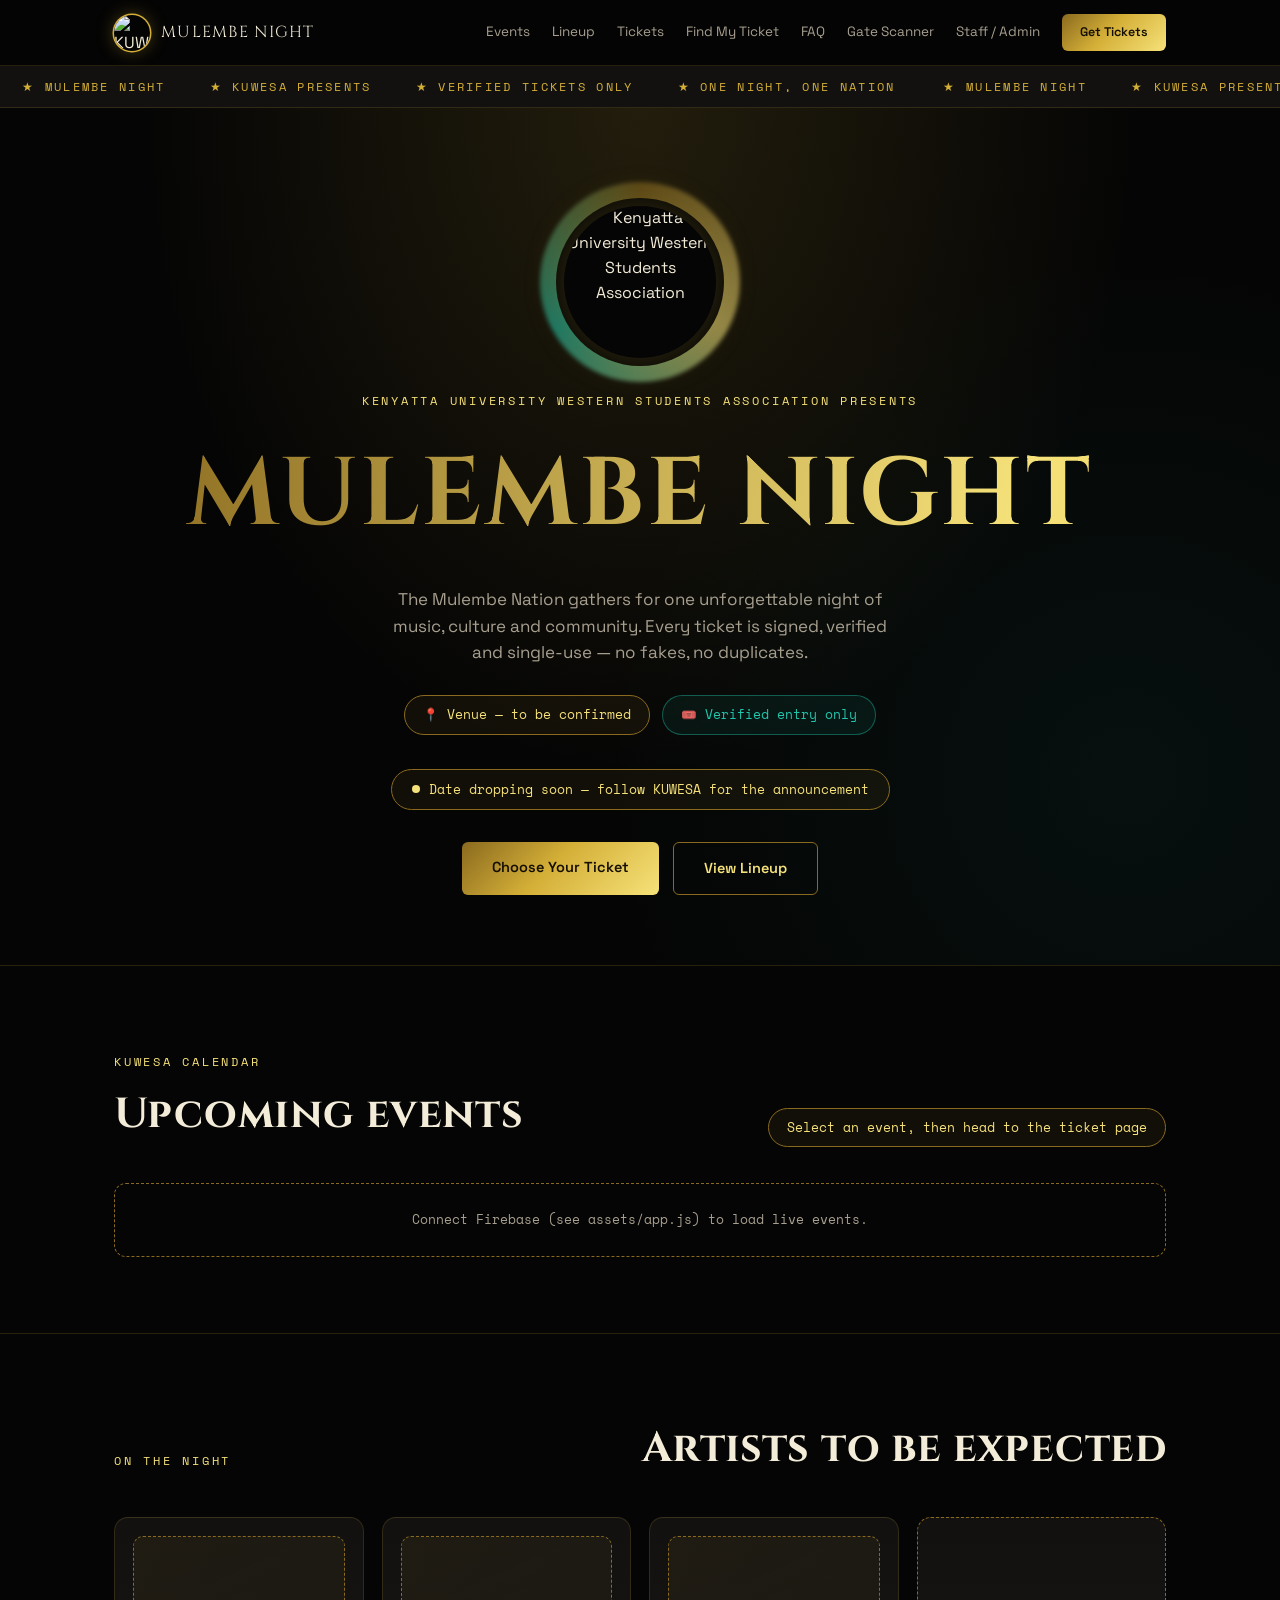
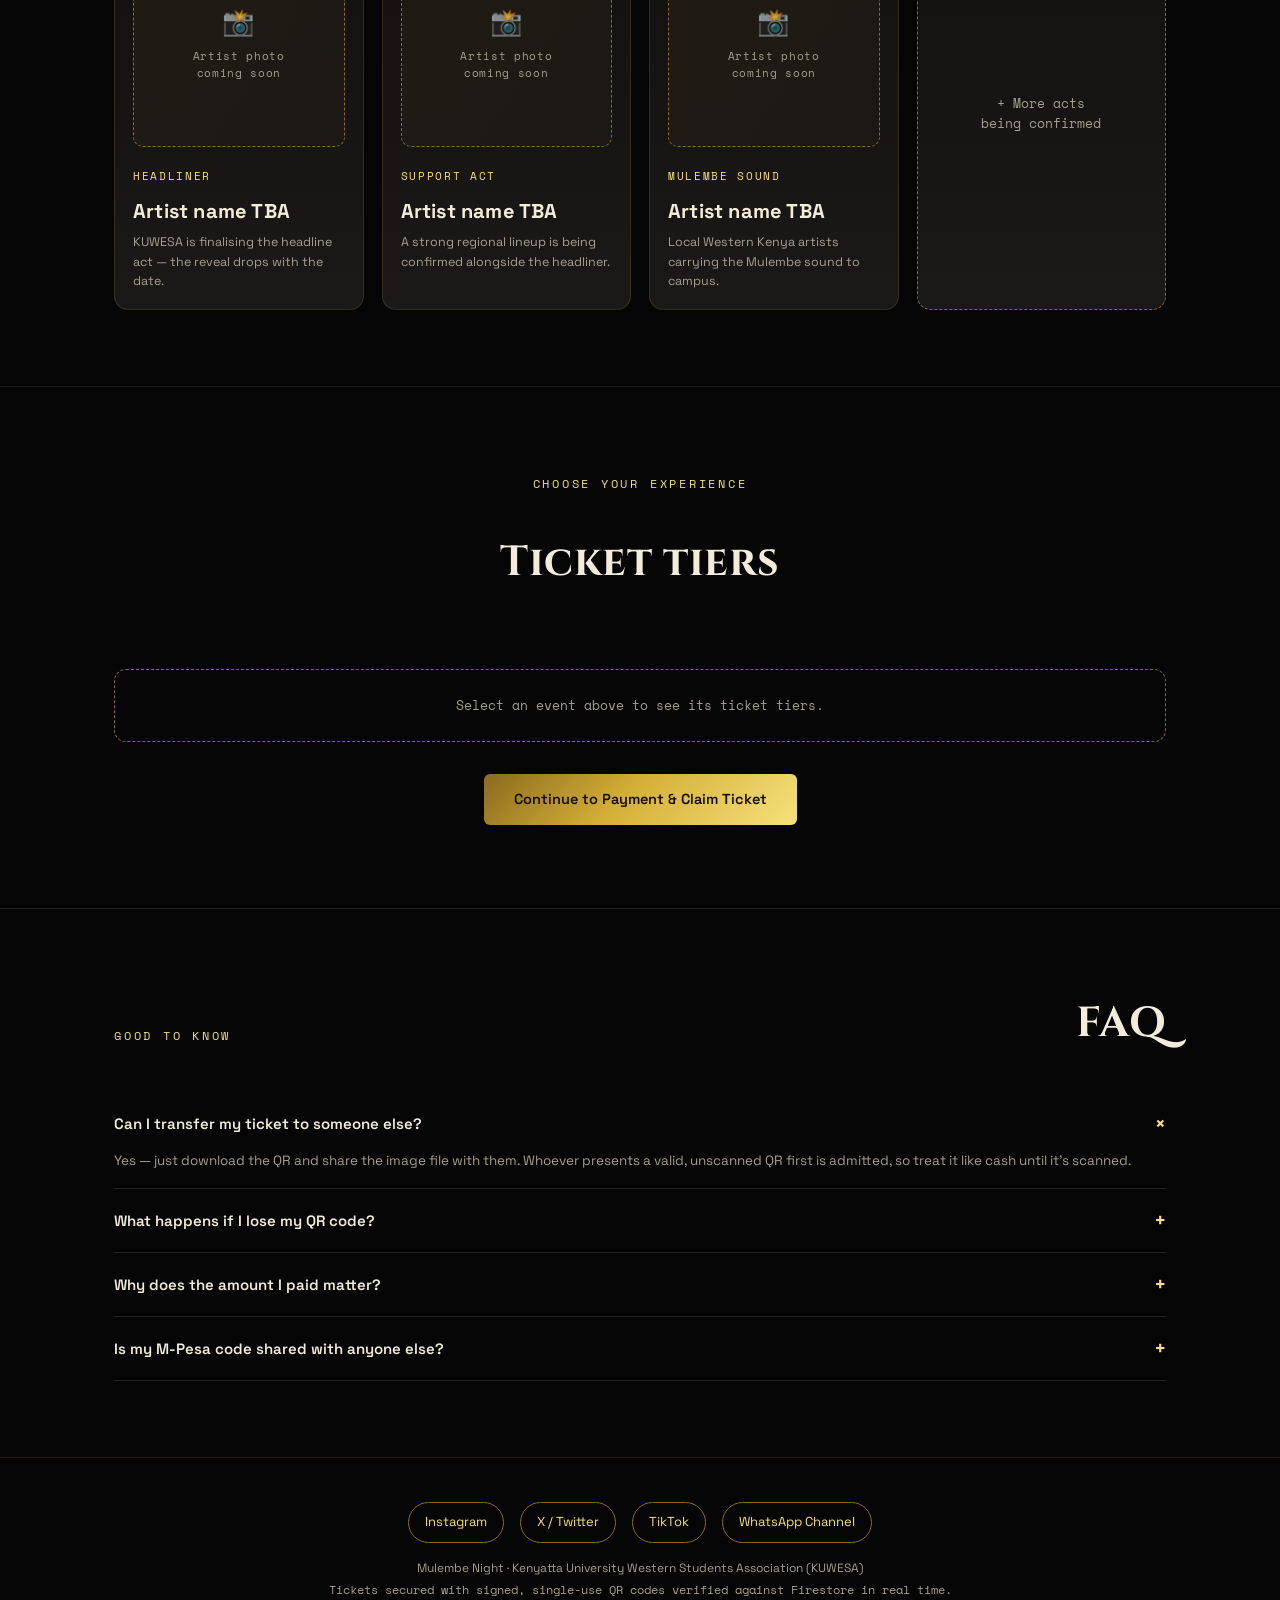
==== commit 5c0b91c5: "Add files via upload" ====
--- a/index.html
+++ b/index.html
@@ -7,419 +7,29 @@
 <meta name="description" content="Mulembe Night by Kenyatta University Western Students Association — secure, verified, single-use tickets.">
 <link rel="preconnect" href="https://fonts.googleapis.com">
 <link href="https://fonts.googleapis.com/css2?family=Cinzel:wght@500;700;900&family=Space+Grotesk:wght@400;500;600;700&family=Space+Mono:wght@400;700&display=swap" rel="stylesheet">
+<link rel="stylesheet" href="./assets/style.css">
 <script src="https://www.gstatic.com/firebasejs/10.12.2/firebase-app-compat.js"></script>
 <script src="https://www.gstatic.com/firebasejs/10.12.2/firebase-firestore-compat.js"></script>
 <script src="https://www.gstatic.com/firebasejs/10.12.2/firebase-auth-compat.js"></script>
-<script src="https://cdn.jsdelivr.net/npm/qrcode@1.5.3/build/qrcode.min.js"></script>
-<script src="https://unpkg.com/html5-qrcode@2.3.8/html5-qrcode.min.js"></script>
-<style>
-  :root{
-    --onyx:#050505;
-    --charcoal:#121110;
-    --charcoal-2:#1b1917;
-    --line:rgba(212,175,55,0.16);
-    --gold:#d4af37;
-    --gold-bright:#f6e27a;
-    --gold-deep:#8a6a1f;
-    --ivory:#f3ecd8;
-    --text-dim:#a79f8f;
-    --teal:#20c7ad;
-    --danger:#e2685a;
-    --ok:#63d98d;
-  }
-  *{box-sizing:border-box;}
-  html{scroll-behavior:smooth;}
-  @media (prefers-reduced-motion: reduce){
-    *{animation-duration:0.001ms !important; animation-iteration-count:1 !important; scroll-behavior:auto !important;}
-  }
-  body{
-    margin:0;
-    background:var(--onyx);
-    color:var(--ivory);
-    font-family:'Space Grotesk', sans-serif;
-    line-height:1.55;
-  }
-  h1,h2,h3{font-family:'Cinzel', serif; font-weight:700; margin:0; letter-spacing:0.01em;}
-  .mono{font-family:'Space Mono', monospace;}
-  a{color:inherit;}
-  .wrap{max-width:1100px; margin:0 auto; padding:0 24px;}
-  .eyebrow{
-    font-family:'Space Mono', monospace; text-transform:uppercase;
-    letter-spacing:0.24em; font-size:11.5px; color:var(--gold-bright);
-  }
-  ::selection{background:var(--gold); color:#100c02;}
-  :focus-visible{outline:2px solid var(--gold-bright); outline-offset:2px;}
-
-  .gold-text{
-    background:linear-gradient(100deg, var(--gold-deep) 0%, var(--gold-bright) 35%, var(--gold) 55%, var(--gold-bright) 75%, var(--gold-deep) 100%);
-    background-size:250% auto;
-    -webkit-background-clip:text; background-clip:text; color:transparent;
-    animation:shine 7s linear infinite;
-  }
-  @keyframes shine{ to{ background-position:-250% center; } }
-
-  /* ---------- NAV ---------- */
-  nav{
-    position:sticky; top:0; z-index:50;
-    background:rgba(5,5,5,0.82); backdrop-filter:blur(12px);
-    border-bottom:1px solid var(--line);
-  }
-  nav .row{display:flex; align-items:center; justify-content:space-between; padding:14px 24px; gap:14px; flex-wrap:wrap;}
-  .brand{display:flex; align-items:center; gap:11px;}
-  .brand img{height:36px; width:36px; border-radius:50%; box-shadow:0 0 0 1.5px var(--gold), 0 0 18px rgba(212,175,55,0.35);}
-  .brand span{font-family:'Cinzel', serif; font-size:16px; letter-spacing:0.08em; color:var(--ivory);}
-  nav .links{display:flex; align-items:center; gap:22px; font-size:13.5px; color:var(--text-dim); flex-wrap:wrap;}
-  nav .links a{text-decoration:none; transition:color .2s; white-space:nowrap;}
-  nav .links a:hover{color:var(--gold-bright);}
-
-  .marquee{
-    background:var(--charcoal); border-bottom:1px solid var(--line);
-    overflow:hidden; white-space:nowrap; padding:8px 0;
-  }
-  .marquee .track{display:inline-block; animation:scrollx 22s linear infinite;}
-  .marquee span{
-    font-family:'Space Mono', monospace; font-size:11.5px; letter-spacing:0.2em;
-    color:var(--gold); text-transform:uppercase; margin:0 22px;
-  }
-  @keyframes scrollx{ from{transform:translateX(0);} to{transform:translateX(-50%);} }
-
-  /* ---------- BUTTONS ---------- */
-  .btn{
-    position:relative; display:inline-block; border:none; cursor:pointer; overflow:hidden;
-    font-family:'Space Grotesk', sans-serif; font-weight:600; font-size:14.5px;
-    padding:14px 30px; border-radius:6px;
-    background:linear-gradient(135deg, var(--gold-deep), var(--gold) 45%, var(--gold-bright) 100%);
-    color:#150f02; transition:transform .15s, box-shadow .15s;
-  }
-  .btn:hover{transform:translateY(-2px); box-shadow:0 10px 28px rgba(212,175,55,0.28);}
-  .btn::after{
-    content:""; position:absolute; top:0; left:-60%; width:40%; height:100%;
-    background:linear-gradient(115deg, transparent, rgba(255,255,255,0.55), transparent);
-    transform:skewX(-20deg); transition:left .5s;
-  }
-  .btn:hover::after{left:130%;}
-  .btn.ghost{background:transparent; color:var(--gold-bright); border:1px solid var(--gold-deep);}
-  .btn.ghost::after{display:none;}
-  .btn.ghost:hover{box-shadow:0 10px 24px rgba(212,175,55,0.12); border-color:var(--gold);}
-  .btn.small{padding:9px 18px; font-size:12.5px;}
-  .btn.danger{background:linear-gradient(135deg, #7a2e26, var(--danger) 60%, #f19286);}
-  .btn:disabled{opacity:0.45; cursor:not-allowed; transform:none; box-shadow:none;}
-  .btn:disabled::after{display:none;}
-
-  .pill{
-    border:1px solid var(--gold-deep); background:rgba(212,175,55,0.06);
-    padding:9px 18px; border-radius:999px; font-size:12.5px;
-    font-family:'Space Mono', monospace; color:var(--gold-bright);
-  }
-  .pill.teal{border-color:rgba(32,199,173,0.4); color:var(--teal); background:rgba(32,199,173,0.07);}
-
-  /* ---------- HERO ---------- */
-  header.hero{
-    padding:90px 0 70px; text-align:center; position:relative; overflow:hidden;
-    background:
-      radial-gradient(ellipse at 50% 0%, rgba(212,175,55,0.14), transparent 55%),
-      radial-gradient(circle at 88% 78%, rgba(32,199,173,0.06), transparent 40%);
-  }
-  .aura{
-    position:relative; width:168px; height:168px; margin:0 auto 26px;
-  }
-  .aura::before{
-    content:""; position:absolute; inset:-16px; border-radius:50%;
-    background:conic-gradient(from 0deg, var(--gold-deep), var(--gold-bright), var(--teal), var(--gold-deep));
-    filter:blur(2px); opacity:0.55; animation:spin 9s linear infinite;
-  }
-  .aura::after{
-    content:""; position:absolute; inset:0; border-radius:50%;
-    background:var(--onyx);
-  }
-  .aura img{
-    position:absolute; inset:8px; width:calc(100% - 16px); height:calc(100% - 16px);
-    border-radius:50%; object-fit:cover; z-index:2; box-shadow:0 0 40px rgba(212,175,55,0.25);
-  }
-  @keyframes spin{ to{ transform:rotate(360deg); } }
-
-  .hero h1{font-size:clamp(46px,9vw,96px); letter-spacing:0.03em;}
-  .hero p.tagline{color:var(--text-dim); font-size:17px; max-width:500px; margin:16px auto 30px;}
-  .hero-meta{display:flex; gap:12px; justify-content:center; flex-wrap:wrap; margin-bottom:34px;}
-  .hero-ctas{display:flex; gap:14px; justify-content:center; flex-wrap:wrap;}
-
-  .countdown{
-    display:flex; gap:14px; justify-content:center; margin:36px 0 6px; flex-wrap:wrap;
-  }
-  .countdown .unit{
-    min-width:78px; padding:14px 10px; border-radius:10px;
-    background:var(--charcoal); border:1px solid var(--line);
-  }
-  .countdown .unit b{display:block; font-family:'Cinzel', serif; font-size:28px; color:var(--gold-bright);}
-  .countdown .unit span{font-family:'Space Mono', monospace; font-size:10px; letter-spacing:0.16em; color:var(--text-dim); text-transform:uppercase;}
-  .soon-badge{
-    display:inline-flex; align-items:center; gap:9px;
-    padding:10px 20px; border-radius:999px; border:1px solid var(--gold-deep);
-    background:rgba(212,175,55,0.06); font-family:'Space Mono', monospace; font-size:12.5px; color:var(--gold-bright);
-  }
-  .soon-badge .dot{width:8px; height:8px; border-radius:50%; background:var(--gold-bright); animation:pulse 1.6s ease-in-out infinite;}
-  @keyframes pulse{ 0%,100%{opacity:1; box-shadow:0 0 0 0 rgba(246,226,122,0.5);} 50%{opacity:0.5; box-shadow:0 0 0 7px rgba(246,226,122,0);} }
-
-  /* ---------- SECTIONS ---------- */
-  section{padding:76px 0; border-top:1px solid var(--line);}
-  .section-head{margin-bottom:36px; text-align:left; display:flex; align-items:flex-end; justify-content:space-between; gap:20px; flex-wrap:wrap;}
-  .section-head.center{text-align:center; justify-content:center; flex-direction:column; align-items:center;}
-  .section-head h2{font-size:clamp(28px,5vw,42px); margin-top:6px;}
-
-  /* ---------- EVENTS (multi-event) ---------- */
-  .events-grid{display:grid; grid-template-columns:repeat(auto-fit,minmax(260px,1fr)); gap:18px;}
-  .event-card{
-    text-align:left; background:linear-gradient(180deg, var(--charcoal), var(--charcoal-2));
-    border:1px solid var(--line); border-radius:16px; padding:24px; cursor:pointer;
-    transition:border-color .2s, transform .2s;
-  }
-  .event-card:hover{transform:translateY(-3px); border-color:var(--gold-deep);}
-  .event-card.selected{border-color:var(--gold); box-shadow:0 0 0 1px var(--gold);}
-  .event-card h3{font-size:20px; margin-top:8px;}
-  .event-card .when{font-family:'Space Mono', monospace; font-size:12px; color:var(--gold-bright); margin-top:6px;}
-  .event-card .where{font-size:12.5px; color:var(--text-dim); margin-top:2px;}
-  .event-card p.desc{font-size:12.5px; color:var(--text-dim); margin-top:10px;}
-  .event-card .cap{margin-top:12px; font-family:'Space Mono', monospace; font-size:11px; color:var(--text-dim);}
-  .empty-note{
-    border:1px dashed var(--gold-deep); border-radius:12px; padding:26px; text-align:center;
-    color:var(--text-dim); font-family:'Space Mono', monospace; font-size:12.5px;
-  }
-
-  /* ---------- LINEUP ---------- */
-  .artist-grid{display:grid; grid-template-columns:repeat(auto-fit,minmax(200px,1fr)); gap:18px;}
-  .artist-card{
-    background:linear-gradient(180deg, var(--charcoal), var(--charcoal-2));
-    border:1px solid var(--line); border-radius:14px; padding:24px 20px;
-    transition:border-color .2s, transform .2s;
-  }
-  .artist-card:hover{border-color:var(--gold-deep); transform:translateY(-3px);}
-  .artist-card .slot{font-family:'Space Mono', monospace; font-size:10.5px; letter-spacing:0.16em; color:var(--gold-bright); text-transform:uppercase;}
-  .artist-card h3{font-size:21px; margin-top:10px; font-family:'Space Grotesk', sans-serif; font-weight:700;}
-  .artist-card p{color:var(--text-dim); font-size:13px; margin:6px 0 0;}
-  .artist-card.tba{
-    border-style:dashed; border-color:var(--gold-deep);
-    display:flex; align-items:center; justify-content:center; text-align:center;
-    color:var(--text-dim); font-family:'Space Mono', monospace; font-size:12.5px;
-  }
-
-  /* ---------- TIERS ---------- */
-  .tier-grid{display:grid; grid-template-columns:repeat(auto-fit,minmax(240px,1fr)); gap:20px;}
-  .tier-card{
-    position:relative; background:linear-gradient(180deg, var(--charcoal), var(--charcoal-2));
-    border:1px solid var(--line); border-radius:16px; padding:30px 24px;
-    display:flex; flex-direction:column; transition:transform .2s, box-shadow .2s;
-  }
-  .tier-card:hover{transform:translateY(-5px); box-shadow:0 18px 40px rgba(0,0,0,0.4);}
-  .tier-card.featured{border-color:var(--gold); box-shadow:0 0 0 1px var(--gold), 0 20px 50px rgba(212,175,55,0.12);}
-  .tier-ribbon{
-    position:absolute; top:-11px; right:20px; background:var(--gold); color:#150f02;
-    font-family:'Space Mono', monospace; font-size:10.5px; letter-spacing:0.1em;
-    padding:5px 12px; border-radius:999px; font-weight:700;
-  }
-  .tier-card h3{font-size:22px; font-family:'Cinzel', serif;}
-  .tier-price{font-family:'Space Mono', monospace; font-size:30px; color:var(--gold-bright); margin:12px 0 16px;}
-  .tier-price small{font-size:13px; color:var(--text-dim); font-family:'Space Grotesk', sans-serif;}
-  .tier-perks{list-style:none; padding:0; margin:0 0 24px; flex:1; display:flex; flex-direction:column; gap:9px;}
-  .tier-perks li{font-size:13.5px; color:var(--text-dim); display:flex; gap:8px;}
-  .tier-perks li::before{content:"✦"; color:var(--gold);}
-
-  /* ---------- PURCHASE ---------- */
-  .flow-grid{display:grid; grid-template-columns:1fr; gap:40px;}
-  @media(min-width:880px){ .flow-grid{grid-template-columns:1.1fr 1fr;} }
-  .card{
-    background:linear-gradient(180deg, var(--charcoal), var(--charcoal-2));
-    border:1px solid var(--line); border-radius:16px; padding:30px;
-  }
-  .card h3{font-size:20px; color:var(--gold-bright); margin-bottom:6px; font-family:'Space Grotesk', sans-serif; font-weight:700;}
-  .card .sub{color:var(--text-dim); font-size:13px; margin-bottom:22px;}
-  label{display:block; font-size:12.5px; color:var(--text-dim); margin:16px 0 6px; text-transform:uppercase; letter-spacing:0.06em;}
-  input[type=text], input[type=tel], input[type=email], input[type=password], input[type=number], input[type=datetime-local], textarea, select{
-    width:100%; padding:12px 14px; border-radius:8px;
-    background:var(--onyx); border:1px solid var(--line); color:var(--ivory);
-    font-family:'Space Grotesk', sans-serif; font-size:14px;
-  }
-  textarea{resize:vertical; min-height:90px; font-family:'Space Mono', monospace; font-size:12.5px;}
-  input:focus, textarea:focus, select:focus{outline:2px solid var(--gold); outline-offset:1px; border-color:var(--gold);}
-  .hint{font-size:11.5px; color:var(--text-dim); margin-top:6px;}
-  .tier-readout{
-    margin-top:8px; padding:12px 14px; border-radius:8px; background:rgba(212,175,55,0.06);
-    border:1px solid var(--gold-deep); font-family:'Space Mono', monospace; font-size:12.5px; color:var(--gold-bright);
-    display:flex; justify-content:space-between; align-items:center;
-  }
-  .steps{list-style:none; margin:0 0 22px; padding:0; display:flex; flex-direction:column; gap:10px;}
-  .steps li{display:flex; gap:10px; font-size:13px; color:var(--text-dim); align-items:flex-start;}
-  .steps li .n{
-    flex:none; width:20px; height:20px; border-radius:50%;
-    background:rgba(212,175,55,0.12); color:var(--gold-bright);
-    font-family:'Space Mono', monospace; font-size:11px;
-    display:flex; align-items:center; justify-content:center; margin-top:1px;
-  }
-  .status-box{
-    margin-top:18px; padding:12px 14px; border-radius:8px; font-size:12.5px;
-    display:none; font-family:'Space Mono', monospace;
-  }
-  .status-box.show{display:block;}
-  .status-box.ok{background:rgba(99,217,141,0.1); border:1px solid rgba(99,217,141,0.4); color:var(--ok);}
-  .status-box.err{background:rgba(226,104,90,0.1); border:1px solid rgba(226,104,90,0.4); color:var(--danger);}
-  .status-box.pending{background:rgba(212,175,55,0.08); border:1px solid var(--gold-deep); color:var(--gold-bright);}
-
-  /* ---------- TICKET STUB ---------- */
-  .stub-wrap{display:flex; align-items:center; justify-content:center;}
-  .ticket-stub{
-    display:none; width:100%; max-width:340px; position:relative; border-radius:16px;
-    background:linear-gradient(180deg, #191510, #100d09);
-    box-shadow:0 24px 60px rgba(0,0,0,0.55);
-    transform:rotate(-1.2deg);
-    border:1px solid var(--gold-deep);
-  }
-  .ticket-stub.show{display:block;}
-  .ticket-stub::before{
-    content:""; position:absolute; inset:0; border-radius:16px; padding:1px;
-    background:linear-gradient(120deg, var(--gold-deep), var(--gold-bright), var(--gold-deep));
-    -webkit-mask:linear-gradient(#fff 0 0) content-box, linear-gradient(#fff 0 0);
-    -webkit-mask-composite:xor; mask-composite:exclude; pointer-events:none;
-  }
-  .ticket-stub .top{padding:22px 22px 16px; text-align:center;}
-  .ticket-stub .top h3{font-size:23px; margin-top:4px;}
-  .stub-tier{
-    display:inline-block; margin-top:8px; padding:4px 12px; border-radius:999px;
-    font-family:'Space Mono', monospace; font-size:10.5px; letter-spacing:0.1em;
-    background:var(--gold); color:#150f02; text-transform:uppercase;
-  }
-  .perforation{position:relative; height:0; border-top:2px dashed rgba(243,236,216,0.2); margin:0 18px;}
-  .perforation::before, .perforation::after{
-    content:""; position:absolute; top:-11px; width:22px; height:22px; background:var(--onyx); border-radius:50%;
-  }
-  .perforation::before{left:-33px;}
-  .perforation::after{right:-33px;}
-  .qr-area{padding:22px; display:flex; flex-direction:column; align-items:center; gap:10px;}
-  .qr-area canvas{border-radius:8px; background:#fff; padding:10px;}
-  .tid{font-family:'Space Mono', monospace; font-size:10.5px; color:var(--text-dim); word-break:break-all; text-align:center;}
-  .meta-row{display:flex; justify-content:space-between; padding:0 22px 22px; font-family:'Space Mono', monospace; font-size:10.5px; color:var(--text-dim);}
-  .meta-row b{color:var(--gold-bright); display:block; font-size:13px; font-family:'Space Grotesk', sans-serif;}
-  .stub-actions{display:flex; gap:10px; margin-top:16px; width:100%; max-width:340px;}
-  .stub-actions .btn{flex:1; text-align:center; padding:11px;}
-
-  /* ---------- LOOKUP ---------- */
-  .lookup-card{max-width:560px; margin:0 auto;}
-  .lookup-result{margin-top:20px;}
-
-  /* ---------- AUTH / ROLE BAR ---------- */
-  .role-bar{
-    display:flex; align-items:center; justify-content:space-between; gap:12px; flex-wrap:wrap;
-    padding:12px 16px; border:1px solid var(--gold-deep); border-radius:10px;
-    background:rgba(212,175,55,0.06); margin-bottom:22px; font-family:'Space Mono', monospace; font-size:12px;
-  }
-  .role-bar .who{color:var(--gold-bright);}
-  .role-badge{
-    padding:3px 10px; border-radius:999px; font-size:10.5px; letter-spacing:0.08em; text-transform:uppercase;
-    border:1px solid var(--teal); color:var(--teal); background:rgba(32,199,173,0.08);
-  }
-  .role-badge.admin{border-color:var(--gold); color:var(--gold-bright); background:rgba(212,175,55,0.1);}
-  .role-badge.none{border-color:var(--danger); color:var(--danger); background:rgba(226,104,90,0.08);}
-  .auth-grid{display:grid; grid-template-columns:1fr; gap:14px;}
-  @media(min-width:620px){ .auth-grid{grid-template-columns:1fr 1fr;} }
-  .auth-toggle{display:flex; gap:8px; margin-bottom:6px;}
-  .auth-toggle button{
-    flex:1; padding:8px; border-radius:6px; border:1px solid var(--gold-deep); background:transparent;
-    color:var(--text-dim); font-family:'Space Mono', monospace; font-size:11.5px; cursor:pointer;
-  }
-  .auth-toggle button.active{background:rgba(212,175,55,0.12); color:var(--gold-bright);}
-
-  /* ---------- GATE ---------- */
-  .gate-card{max-width:540px; margin:0 auto;}
-  #reader{border-radius:12px; overflow:hidden; margin-top:16px; border:1px solid var(--line);}
-  .scan-result{margin-top:16px; padding:18px; border-radius:10px; text-align:center; font-family:'Space Mono', monospace; font-size:13.5px; display:none;}
-  .scan-result.show{display:block;}
-  .scan-result.ok{background:rgba(99,217,141,0.12); border:1px solid var(--ok); color:var(--ok);}
-  .scan-result.err{background:rgba(226,104,90,0.12); border:1px solid var(--danger); color:var(--danger);}
-
-  /* ---------- ADMIN ---------- */
-  .admin-tabs{display:flex; gap:8px; flex-wrap:wrap; margin-bottom:24px;}
-  .admin-tab-btn{
-    padding:10px 18px; border-radius:999px; border:1px solid var(--gold-deep); background:transparent;
-    color:var(--text-dim); font-family:'Space Mono', monospace; font-size:12px; cursor:pointer; transition:all .15s;
-  }
-  .admin-tab-btn.active{background:var(--gold); color:#150f02; border-color:var(--gold); font-weight:700;}
-  .admin-pane{display:none;}
-  .admin-pane.show{display:block;}
-  .stat-grid{display:grid; grid-template-columns:repeat(auto-fit,minmax(150px,1fr)); gap:14px; margin-bottom:28px;}
-  .stat-card{
-    background:linear-gradient(180deg, var(--charcoal), var(--charcoal-2)); border:1px solid var(--line);
-    border-radius:12px; padding:18px;
-  }
-  .stat-card b{display:block; font-family:'Cinzel', serif; font-size:26px; color:var(--gold-bright);}
-  .stat-card span{font-family:'Space Mono', monospace; font-size:10.5px; letter-spacing:0.12em; text-transform:uppercase; color:var(--text-dim);}
-  .table-wrap{overflow-x:auto; border:1px solid var(--line); border-radius:12px;}
-  table.data-table{width:100%; border-collapse:collapse; font-size:12.5px; min-width:640px;}
-  table.data-table th{
-    text-align:left; padding:12px 14px; background:var(--charcoal-2); color:var(--gold-bright);
-    font-family:'Space Mono', monospace; font-size:10.5px; letter-spacing:0.08em; text-transform:uppercase;
-    border-bottom:1px solid var(--line); white-space:nowrap;
-  }
-  table.data-table td{padding:11px 14px; border-bottom:1px solid var(--line); color:var(--ivory); white-space:nowrap;}
-  table.data-table tr:last-child td{border-bottom:none;}
-  .badge-status{padding:3px 10px; border-radius:999px; font-family:'Space Mono', monospace; font-size:10.5px; text-transform:uppercase;}
-  .badge-status.UNUSED{border:1px solid var(--teal); color:var(--teal);}
-  .badge-status.SCANNED{border:1px solid var(--ok); color:var(--ok);}
-  .badge-status.EXPIRED{border:1px solid var(--danger); color:var(--danger);}
-  .tier-row{display:grid; grid-template-columns:1.3fr 0.8fr 1.4fr auto; gap:10px; align-items:end; margin-bottom:10px;}
-  @media(max-width:760px){ .tier-row{grid-template-columns:1fr;} }
-  .tier-row label{margin:0 0 4px;}
-  .event-list-row{
-    display:flex; justify-content:space-between; align-items:center; gap:12px; flex-wrap:wrap;
-    padding:14px 16px; border:1px solid var(--line); border-radius:10px; margin-bottom:10px;
-  }
-  .event-list-row .info b{display:block; color:var(--gold-bright); font-size:14.5px;}
-  .event-list-row .info span{font-family:'Space Mono', monospace; font-size:11px; color:var(--text-dim);}
-  .filter-row{display:flex; gap:12px; flex-wrap:wrap; margin-bottom:18px;}
-  .filter-row input, .filter-row select{width:auto; min-width:180px;}
-
-  /* ---------- FAQ ---------- */
-  .faq-item{border-bottom:1px solid var(--line); padding:16px 0;}
-  .faq-item summary{
-    cursor:pointer; list-style:none; display:flex; justify-content:space-between; align-items:center;
-    font-family:'Space Grotesk', sans-serif; font-weight:600; font-size:15px; color:var(--ivory);
-  }
-  .faq-item summary::-webkit-details-marker{display:none;}
-  .faq-item summary::after{content:"+"; color:var(--gold-bright); font-size:20px; transition:transform .2s;}
-  .faq-item[open] summary::after{transform:rotate(45deg);}
-  .faq-item p{color:var(--text-dim); font-size:13.5px; margin:12px 0 0;}
-
-  .config-banner{
-    background:rgba(212,175,55,0.08); border:1px solid var(--gold-deep); color:var(--gold-bright);
-    font-size:12.5px; padding:12px 16px; border-radius:10px; display:none; margin-bottom:20px; font-family:'Space Mono', monospace;
-  }
-  .config-banner.show{display:block;}
-  code.inline{background:rgba(212,175,55,0.1); border:1px solid var(--gold-deep); padding:2px 6px; border-radius:4px; font-family:'Space Mono', monospace; font-size:11.5px;}
-
-  footer{padding:44px 0; text-align:center; border-top:1px solid var(--line);}
-  .socials{display:flex; gap:16px; justify-content:center; margin-bottom:16px; font-size:13px;}
-  .socials a{
-    padding:9px 16px; border:1px solid var(--gold-deep); border-radius:999px; text-decoration:none;
-    color:var(--gold-bright); transition:background .2s;
-  }
-  .socials a:hover{background:rgba(212,175,55,0.08);}
-  footer p{color:var(--text-dim); font-size:12px; margin:4px 0;}
-</style>
+<script src="./assets/app.js"></script>
 </head>
 <body>
 
 <nav>
   <div class="wrap row">
-    <div class="brand">
-      <img src="mulembe-logo.png" alt="KUWESA logo">
+    <a class="brand" href="./index.html">
+      <img src="./mulembe-logo.png" alt="KUWESA logo">
       <span>MULEMBE NIGHT</span>
-    </div>
+    </a>
     <div class="links">
       <a href="#events">Events</a>
       <a href="#lineup">Lineup</a>
       <a href="#tiers">Tickets</a>
-      <a href="#lookup">Find My Ticket</a>
+      <a href="./lookup/">Find My Ticket</a>
       <a href="#faq">FAQ</a>
-      <a href="#gate">Gate Scanner</a>
-      <a href="#admin">Staff / Admin</a>
-      <a href="#tickets" class="btn small">Get Tickets</a>
+      <a href="./gate/">Gate Scanner</a>
+      <a href="./admin/">Staff / Admin</a>
+      <a href="./tickets/" class="btn small">Get Tickets</a>
     </div>
   </div>
 </nav>
@@ -433,7 +43,7 @@
 
 <header class="hero">
   <div class="wrap">
-    <div class="aura"><img src="mulembe-logo.png" alt="Kenyatta University Western Students Association"></div>
+    <div class="aura"><img src="./mulembe-logo.png" alt="Kenyatta University Western Students Association"></div>
     <p class="eyebrow">Kenyatta University Western Students Association presents</p>
     <h1 class="gold-text">MULEMBE NIGHT</h1>
     <p class="tagline">The Mulembe Nation gathers for one unforgettable night of music, culture and community. Every ticket is signed, verified and single-use — no fakes, no duplicates.</p>
@@ -468,7 +78,7 @@
         <p class="eyebrow">KUWESA calendar</p>
         <h2>Upcoming events</h2>
       </div>
-      <span class="pill">Select an event to buy tickets for it</span>
+      <span class="pill">Select an event, then head to the ticket page</span>
     </div>
     <div class="events-grid" id="eventsGrid">
       <div class="empty-note">Loading events…</div>
@@ -476,29 +86,33 @@
   </div>
 </section>
 
+<!-- ============ LINEUP — image space + artist name for each slot ============ -->
 <section id="lineup">
   <div class="wrap">
     <div class="section-head">
       <p class="eyebrow">On the night</p>
       <h2>Artists to be expected</h2>
     </div>
-    <div class="artist-grid">
+    <div class="artist-grid" id="artistGrid">
       <div class="artist-card">
+        <div class="artist-photo"><span class="placeholder"><span class="icon">📸</span>Artist photo<br>coming soon</span></div>
         <span class="slot">Headliner</span>
-        <h3>To be announced</h3>
+        <h3>Artist name TBA</h3>
         <p>KUWESA is finalising the headline act — the reveal drops with the date.</p>
       </div>
       <div class="artist-card">
+        <div class="artist-photo"><span class="placeholder"><span class="icon">📸</span>Artist photo<br>coming soon</span></div>
         <span class="slot">Support act</span>
-        <h3>To be announced</h3>
+        <h3>Artist name TBA</h3>
         <p>A strong regional lineup is being confirmed alongside the headliner.</p>
       </div>
       <div class="artist-card">
+        <div class="artist-photo"><span class="placeholder"><span class="icon">📸</span>Artist photo<br>coming soon</span></div>
         <span class="slot">Mulembe Sound</span>
-        <h3>To be announced</h3>
+        <h3>Artist name TBA</h3>
         <p>Local Western Kenya artists carrying the Mulembe sound to campus.</p>
       </div>
-      <div class="artist-card tba">+ More acts<br>being confirmed</div>
+      <div class="artist-card tba-more">+ More acts<br>being confirmed</div>
     </div>
   </div>
 </section>
@@ -511,257 +125,8 @@
       <p class="hint mono" id="tierEventLabel" style="margin-top:6px;"></p>
     </div>
     <div class="tier-grid" id="tierGrid"><!-- rendered from the selected event's tiers --></div>
-  </div>
-</section>
-
-<section id="tickets">
-  <div class="wrap">
-    <div class="section-head center">
-      <p class="eyebrow">Step right up</p>
-      <h2>Claim your ticket</h2>
-    </div>
-
-    <div id="configBanner" class="config-banner">
-      ⚠ Firebase is not configured yet. Fill in <code class="inline">firebaseConfig</code> and <code class="inline">TICKET_SALT</code> near the bottom of the page before going live.
-    </div>
-
-    <div class="flow-grid">
-      <div class="card">
-        <h3>Pay, then claim</h3>
-        <p class="sub">Pay via M-Pesa Till/Paybill for your chosen tier, then paste the exact confirmation SMS below. Each M-Pesa code redeems exactly one ticket, and the amount is checked against your tier.</p>
-
-        <ol class="steps">
-          <li><span class="n">1</span> Send the tier's exact amount to the KUWESA Till Number.</li>
-          <li><span class="n">2</span> Paste the confirmation SMS you receive from M-Pesa, unedited.</li>
-          <li><span class="n">3</span> We verify the code and amount, then issue your signed QR ticket instantly.</li>
-        </ol>
-
-        <label for="eventSelect">Event</label>
-        <select id="eventSelect"></select>
-
-        <label for="tierSelect">Ticket tier</label>
-        <select id="tierSelect"></select>
-        <div class="tier-readout"><span>Expected amount</span><b id="expectedAmount" class="mono">—</b></div>
-
-        <label for="fullName">Full name</label>
-        <input type="text" id="fullName" placeholder="As it appears on your ID" autocomplete="name">
-
-        <label for="phone">Phone number</label>
-        <input type="tel" id="phone" placeholder="07XX XXX XXX" autocomplete="tel">
-        <p class="hint">Keep this handy — it's used with your M-Pesa code if you ever need to look up a lost ticket.</p>
-
-        <label for="mpesaMsg">M-Pesa confirmation message</label>
-        <textarea id="mpesaMsg" placeholder="e.g. QGH7X8ABCD Confirmed. Ksh1,200.00 sent to KUWESA MULEMBE NIGHT on 7/7/26 at 8:14 PM..."></textarea>
-        <p class="hint">We only read the transaction code and amount from this message — never share your M-Pesa PIN with anyone, including via this form.</p>
-
-        <button class="btn" id="claimBtn" style="margin-top:20px; width:100%;">Verify Payment &amp; Issue Ticket</button>
-        <div class="status-box" id="claimStatus"></div>
-      </div>
-
-      <div class="stub-wrap">
-        <div>
-          <div class="ticket-stub" id="ticketStub">
-            <div class="top">
-              <p class="eyebrow">KUWESA · Admit One</p>
-              <h3 class="gold-text" id="stubEventName">MULEMBE NIGHT</h3>
-              <span class="stub-tier" id="stubTier">TIER</span>
-            </div>
-            <div class="perforation"></div>
-            <div class="qr-area">
-              <canvas id="qrCanvas" width="200" height="200"></canvas>
-              <p class="tid" id="ticketIdText"></p>
-            </div>
-            <div class="meta-row">
-              <div>Holder<b id="holderName">—</b></div>
-              <div style="text-align:right;">Status<b id="ticketStatusLabel">UNUSED</b></div>
-            </div>
-          </div>
-          <div class="stub-actions" id="stubActions" style="display:none;">
-            <button class="btn ghost" id="downloadTicket">Download QR</button>
-          </div>
-        </div>
-      </div>
-    </div>
-  </div>
-</section>
-
-<!-- ============ LOST TICKET LOOKUP ============ -->
-<section id="lookup">
-  <div class="wrap">
-    <div class="section-head center">
-      <p class="eyebrow">Lost your QR?</p>
-      <h2>Find my ticket</h2>
-    </div>
-    <div class="card lookup-card">
-      <h3>Look up by phone &amp; M-Pesa code</h3>
-      <p class="sub">Enter the phone number and the M-Pesa transaction code you paid with — both are required so no one else can pull up your ticket.</p>
-
-      <label for="lookupPhone">Phone number used to pay</label>
-      <input type="tel" id="lookupPhone" placeholder="07XX XXX XXX">
-
-      <label for="lookupCode">M-Pesa transaction code</label>
-      <input type="text" id="lookupCode" placeholder="e.g. QGH7X8ABCD" class="mono">
-
-      <button class="btn" id="lookupBtn" style="margin-top:20px; width:100%;">Find My Ticket</button>
-      <div class="status-box" id="lookupStatus"></div>
-
-      <div class="lookup-result stub-wrap" id="lookupResultWrap" style="display:none;">
-        <div>
-          <div class="ticket-stub show" id="lookupStub">
-            <div class="top">
-              <p class="eyebrow">KUWESA · Admit One</p>
-              <h3 class="gold-text" id="lookupEventName">MULEMBE NIGHT</h3>
-              <span class="stub-tier" id="lookupTier">TIER</span>
-            </div>
-            <div class="perforation"></div>
-            <div class="qr-area">
-              <canvas id="lookupQrCanvas" width="200" height="200"></canvas>
-              <p class="tid" id="lookupTicketIdText"></p>
-            </div>
-            <div class="meta-row">
-              <div>Holder<b id="lookupHolderName">—</b></div>
-              <div style="text-align:right;">Status<b id="lookupStatusLabel">UNUSED</b></div>
-            </div>
-          </div>
-          <div class="stub-actions">
-            <button class="btn ghost" id="lookupDownload">Download QR</button>
-          </div>
-        </div>
-      </div>
-    </div>
-  </div>
-</section>
-
-<section id="gate">
-  <div class="wrap">
-    <div class="section-head center">
-      <p class="eyebrow">Staff only</p>
-      <h2>Gate scanner</h2>
-    </div>
-    <div class="card gate-card" id="gateAuthGate">
-      <h3>Sign in required</h3>
-      <p class="sub">Scanning is restricted to signed-in staff or admin accounts. Sign in below (see the Staff / Admin section).</p>
-      <a href="#admin" class="btn ghost">Go to Staff / Admin sign-in</a>
-    </div>
-    <div class="card gate-card" id="gateScannerCard" style="display:none;">
-      <h3>Scan a ticket</h3>
-      <p class="sub">Each ticket can be scanned exactly once — the check happens atomically so two scanners can never both admit the same QR. Every scan is logged to the admin dashboard.</p>
-
-      <label for="gateEventSelect">Checking in for event</label>
-      <select id="gateEventSelect"></select>
-
-      <button class="btn ghost" id="startScan" style="margin-top:16px;">Start Camera Scan</button>
-      <div id="reader"></div>
-
-      <label for="manualTicket" style="margin-top:20px;">Or enter ticket payload manually</label>
-      <textarea id="manualTicket" placeholder="Paste scanned QR JSON payload here"></textarea>
-      <button class="btn" id="manualScanBtn" style="margin-top:10px; width:100%;">Check Ticket</button>
-
-      <div class="scan-result" id="scanResult"></div>
-    </div>
-  </div>
-</section>
-
-<!-- ============ STAFF / ADMIN ============ -->
-<section id="admin">
-  <div class="wrap">
-    <div class="section-head center">
-      <p class="eyebrow">Behind the counter</p>
-      <h2>Staff &amp; admin</h2>
-    </div>
-
-    <div class="role-bar" id="roleBar">
-      <span class="who mono" id="roleWho">Not signed in</span>
-      <span>
-        <span class="role-badge none" id="roleBadge">no access</span>
-        <button class="btn small ghost" id="signOutBtn" style="display:none; margin-left:8px;">Sign out</button>
-      </span>
-    </div>
-
-    <!-- Sign in / sign up card -->
-    <div class="card" id="authCard" style="max-width:560px; margin:0 auto;">
-      <h3>Staff / admin sign-in</h3>
-      <p class="sub">Accounts are created here, but a role (staff or admin) must be granted by an existing admin in the Firebase console before you get access. See the setup notes near the bottom of this file.</p>
-      <div class="auth-toggle">
-        <button type="button" id="toggleSignIn" class="active">Sign in</button>
-        <button type="button" id="toggleSignUp">Create account</button>
-      </div>
-      <label for="authEmail">Email</label>
-      <input type="email" id="authEmail" placeholder="you@kuwesa.org" autocomplete="username">
-      <label for="authPassword">Password</label>
-      <input type="password" id="authPassword" placeholder="••••••••" autocomplete="current-password">
-      <button class="btn" id="authSubmitBtn" style="margin-top:18px; width:100%;">Sign In</button>
-      <div class="status-box" id="authStatus"></div>
-    </div>
-
-    <!-- Admin dashboard, hidden unless role === admin -->
-    <div class="card" id="adminDashboard" style="display:none; margin-top:30px;">
-      <h3>Admin dashboard</h3>
-      <p class="sub">Manage events, review tickets, and audit every gate scan.</p>
-
-      <div class="admin-tabs">
-        <button class="admin-tab-btn active" data-pane="paneEvents">Events</button>
-        <button class="admin-tab-btn" data-pane="paneTickets">Tickets</button>
-        <button class="admin-tab-btn" data-pane="paneScans">Scan history</button>
-      </div>
-
-      <!-- EVENTS PANE -->
-      <div class="admin-pane show" id="paneEvents">
-        <h3 style="font-size:16px;">Create / edit an event</h3>
-        <input type="hidden" id="editingEventId" value="">
-        <label for="evName">Event name</label>
-        <input type="text" id="evName" placeholder="Mulembe Night 2026">
-        <label for="evDate">Date &amp; time (leave blank for "date dropping soon")</label>
-        <input type="datetime-local" id="evDate">
-        <label for="evLocation">Location</label>
-        <input type="text" id="evLocation" placeholder="Kinga Resort, Kitui">
-        <label for="evCapacity">Capacity</label>
-        <input type="number" id="evCapacity" min="1" placeholder="1000">
-        <label for="evDescription">Description</label>
-        <textarea id="evDescription" placeholder="Short description shown on the event card"></textarea>
-
-        <label style="margin-top:20px;">Ticket tiers</label>
-        <div id="tierRows"></div>
-        <button class="btn ghost small" id="addTierRow" type="button">+ Add tier</button>
-
-        <label style="margin-top:20px; display:flex; align-items:center; gap:8px;">
-          <input type="checkbox" id="evActive" style="width:auto;" checked> Live / accepting ticket sales
-        </label>
-
-        <div style="display:flex; gap:10px; margin-top:20px;">
-          <button class="btn" id="saveEventBtn" style="flex:1;">Save Event</button>
-          <button class="btn ghost" id="cancelEditBtn" style="display:none;">Cancel edit</button>
-        </div>
-        <div class="status-box" id="eventFormStatus"></div>
-
-        <h3 style="font-size:16px; margin-top:34px;">All events</h3>
-        <div id="adminEventsList"><p class="hint">Loading…</p></div>
-      </div>
-
-      <!-- TICKETS PANE -->
-      <div class="admin-pane" id="paneTickets">
-        <div class="filter-row">
-          <select id="statsEventFilter"></select>
-          <input type="text" id="ticketSearch" placeholder="Search name, phone or ticket id…">
-        </div>
-        <div class="stat-grid" id="statGrid"></div>
-        <div class="table-wrap">
-          <table class="data-table">
-            <thead><tr><th>Holder</th><th>Phone</th><th>Tier</th><th>Status</th><th>Ticket ID</th><th>Created</th></tr></thead>
-            <tbody id="ticketsTableBody"><tr><td colspan="6">Loading…</td></tr></tbody>
-          </table>
-        </div>
-      </div>
-
-      <!-- SCAN HISTORY PANE -->
-      <div class="admin-pane" id="paneScans">
-        <div class="table-wrap">
-          <table class="data-table">
-            <thead><tr><th>Time</th><th>Ticket ID</th><th>Result</th><th>Staff</th><th>Notes</th></tr></thead>
-            <tbody id="scansTableBody"><tr><td colspan="5">Loading…</td></tr></tbody>
-          </table>
-        </div>
-      </div>
+    <div style="text-align:center; margin-top:32px;">
+      <a href="./tickets/" class="btn">Continue to Payment &amp; Claim Ticket</a>
     </div>
   </div>
 </section>
@@ -778,7 +143,7 @@
     </details>
     <details class="faq-item">
       <summary>What happens if I lose my QR code?</summary>
-      <p>Use the "Find My Ticket" section above with your phone number and M-Pesa code — your ticket status can be looked up and the QR re-downloaded if it hasn't been scanned yet.</p>
+      <p>Use the <a href="./lookup/">Find My Ticket</a> page with your phone number and M-Pesa code — your ticket status can be looked up and the QR re-downloaded if it hasn't been scanned yet.</p>
     </details>
     <details class="faq-item">
       <summary>Why does the amount I paid matter?</summary>
@@ -805,331 +170,50 @@
 </footer>
 
 <script>
-/* =========================================================================
-   MULEMBE NIGHT — TICKETING LOGIC
-   =========================================================================
-   SECURITY MODEL
-   -----------------------------------------------------------------------
-   1. PAYMENT DEDUPLICATION — the M-Pesa code is the Firestore document ID
-      in `payments`, so it can never claim two tickets (unique by construction).
-   2. AMOUNT-MATCHES-TIER GUARDRAIL — the amount is parsed out of the M-Pesa
-      SMS and compared to the selected tier's price. A mismatch is rejected
-      before any write happens.
-   3. ATOMIC ISSUANCE — payment claim + ticket creation happen in one
-      Firestore transaction.
-   4. TICKET SIGNING — demo uses SHA-256(ticket_id + event_id + TICKET_SALT)
-      client-side so the whole thing fits in one HTML file.
-      >>> NOT PRODUCTION-SAFE <<< — TICKET_SALT is visible in page source.
-      Move issuance + signing into a Cloud Function with a server-side
-      secret (HMAC-SHA256 or Ed25519) before going live. Every spot that
-      needs to move server-side is marked "SERVER-SIDE IN PRODUCTION".
-   5. ATOMIC, RACE-SAFE SCANNING — the gate scan reads + writes ticket
-      status inside one transaction, so simultaneous scans can't both win,
-      and every attempt (success/duplicate/expired/not-found) is logged to
-      `scanHistory` for the admin dashboard.
-   6. ROLES — staff/admin accounts sign in with email + password. A
-      `users/{uid}` document holds their role ("staff" or "admin"). Roles
-      can only be *granted*, never self-assigned: create your first admin
-      by signing up here, then in the Firebase console create a document
-      at users/<their auth UID> with the field role: "admin".
-   7. LOST-TICKET LOOKUP — reading a single payment or ticket document by
-      its exact ID (the M-Pesa code, or the ticket UUID) is allowed for
-      everyone, but *listing/browsing* those collections is not. Knowing
-      the M-Pesa code you paid with, plus your phone number, is the
-      credential — nobody can enumerate other people's tickets with this.
-
-   FIRESTORE SECURITY RULES (set in the Firebase console):
-
-     rules_version = '2';
-     service cloud.firestore {
-       match /databases/{database}/documents {
-
-         function isSignedIn() { return request.auth != null; }
-         function roleDoc() { return get(/databases/$(database)/documents/users/$(request.auth.uid)); }
-         function myRole() { return isSignedIn() && exists(/databases/$(database)/documents/users/$(request.auth.uid)) ? roleDoc().data.role : 'none'; }
-         function isStaff() { return myRole() == 'staff' || myRole() == 'admin'; }
-         function isAdmin() { return myRole() == 'admin'; }
-
-         match /users/{uid} {
-           allow get: if isSignedIn() && request.auth.uid == uid;
-           allow list: if false;
-           allow write: if false; // grant roles manually in the console
-         }
-         match /events/{eventId} {
-           allow read: if true;
-           allow write: if isAdmin();
-         }
-         match /payments/{code} {
-           allow get: if true;   // requires knowing the exact M-Pesa code
-           allow list: if false; // never allow browsing all payments
-           allow create: if isSignedIn();
-           allow update, delete: if false;
-         }
-         match /tickets/{ticketId} {
-           allow get: if true;      // requires knowing the exact ticket UUID
-           allow list: if isStaff(); // dashboard listing is staff/admin only
-           allow create: if isSignedIn();
-           allow update: if isStaff();
-           allow delete: if false;
-         }
-         match /scanHistory/{entryId} {
-           allow read: if isStaff();
-           allow create: if isStaff();
-           allow update, delete: if false;
-         }
-       }
-     }
-   ========================================================================= */
-
-  // -----------------------------------------------------------------------
-  // 0. CONFIG
-  // -----------------------------------------------------------------------
-  const firebaseConfig = {
-    apiKey: "YOUR_API_KEY",
-    authDomain: "YOUR_PROJECT.firebaseapp.com",
-    projectId: "YOUR_PROJECT_ID",
-    storageBucket: "YOUR_PROJECT.appspot.com",
-    messagingSenderId: "YOUR_SENDER_ID",
-    appId: "YOUR_APP_ID"
-  };
-
-  const TICKET_SALT = "REPLACE_WITH_A_LONG_RANDOM_STRING"; // move server-side in production
-
-  const isConfigured = firebaseConfig.apiKey !== "YOUR_API_KEY";
-  if (!isConfigured) document.getElementById('configBanner').classList.add('show');
-
-  let db = null;
-  if (isConfigured) {
-    firebase.initializeApp(firebaseConfig);
-    db = firebase.firestore();
-  }
-
-  // -----------------------------------------------------------------------
-  // Global state
-  // -----------------------------------------------------------------------
-  let EVENTS = [];              // all events loaded from Firestore, newest first
-  let selectedEventId = null;   // event chosen on the public site (tiers/purchase)
-  let currentUser = null;       // firebase auth user (staff/admin) or null
-  let currentRole = 'none';     // 'none' | 'staff' | 'admin'
-  let isAnon = true;
-
-  // -----------------------------------------------------------------------
-  // Helpers
-  // -----------------------------------------------------------------------
-  function extractMpesaCode(message) {
-    const match = message.trim().match(/\b[A-Z0-9]{10}\b/);
-    return match ? match[0] : null;
-  }
-  function extractAmount(message) {
-    const match = message.match(/Ksh\s?([\d,]+(?:\.\d{1,2})?)/i);
-    return match ? parseFloat(match[1].replace(/,/g, '')) : null;
-  }
-  function normalizePhone(phone) {
-    return (phone || '').replace(/\D/g, '').replace(/^0/, '254').replace(/^254?/, '254');
-  }
-  async function sha256Hex(text) {
-    const enc = new TextEncoder().encode(text);
-    const digest = await crypto.subtle.digest("SHA-256", enc);
-    return Array.from(new Uint8Array(digest)).map(b => b.toString(16).padStart(2, "0")).join("");
-  }
-  function setStatus(el, kind, msg) {
-    el.className = "status-box show " + kind;
-    el.textContent = msg;
-  }
-  function uuid() {
-    return crypto.randomUUID ? crypto.randomUUID() : ([1e7]+-1e3+-4e3+-8e3+-1e11).replace(/[018]/g, c =>
-      (c ^ crypto.getRandomValues(new Uint8Array(1))[0] & 15 >> c / 4).toString(16));
-  }
-  function fmtDate(d) {
-    if (!d) return 'Date dropping soon';
-    try { return new Date(d).toLocaleString('en-KE', { dateStyle: 'medium', timeStyle: 'short' }); }
-    catch { return String(d); }
-  }
-  function escapeHtml(s) {
-    return String(s ?? '').replace(/[&<>"']/g, c => ({'&':'&amp;','<':'&lt;','>':'&gt;','"':'&quot;',"'":'&#39;'}[c]));
-  }
-  function eventById(id) { return EVENTS.find(e => e.id === id) || null; }
-
-  // -----------------------------------------------------------------------
-  // 1. AUTH BOOTSTRAP
-  //    Ticket buyers get an anonymous session (needed to write payments /
-  //    tickets under the rules above). Staff/admin sign in with email +
-  //    password from the Staff/Admin card, which replaces the session.
-  // -----------------------------------------------------------------------
-  if (isConfigured) {
-    firebase.auth().onAuthStateChanged(async (user) => {
-      currentUser = user;
-      isAnon = !user || user.isAnonymous;
-      if (!user) {
-        firebase.auth().signInAnonymously().catch(err => console.error("Auth error:", err));
-        return;
-      }
-      if (user.isAnonymous) {
-        currentRole = 'none';
-        renderRoleBar();
-        return;
-      }
-      // Real (email) account — look up its role
-      try {
-        const roleDoc = await db.collection('users').doc(user.uid).get();
-        currentRole = roleDoc.exists ? (roleDoc.data().role || 'none') : 'none';
-      } catch (e) {
-        console.error('Role lookup failed:', e);
-        currentRole = 'none';
-      }
-      renderRoleBar();
-      renderGateAccess();
-      renderAdminAccess();
-      if (currentRole === 'admin') loadAdminData();
-    });
-  }
-
-  function renderRoleBar() {
-    const who = document.getElementById('roleWho');
-    const badge = document.getElementById('roleBadge');
-    const signOutBtn = document.getElementById('signOutBtn');
-    const authCard = document.getElementById('authCard');
-
-    if (!currentUser || currentUser.isAnonymous) {
-      who.textContent = 'Not signed in';
-      badge.textContent = 'no access';
-      badge.className = 'role-badge none';
-      signOutBtn.style.display = 'none';
-      authCard.style.display = 'block';
-      return;
-    }
-    who.textContent = currentUser.email;
-    badge.textContent = currentRole === 'none' ? 'awaiting role' : currentRole;
-    badge.className = 'role-badge ' + (currentRole === 'admin' ? 'admin' : currentRole === 'staff' ? '' : 'none');
-    signOutBtn.style.display = 'inline-block';
-    authCard.style.display = currentRole === 'none' ? 'block' : 'none';
-  }
-
-  document.getElementById('signOutBtn').addEventListener('click', async () => {
-    await firebase.auth().signOut();
-    currentRole = 'none';
-    renderRoleBar();
-    renderGateAccess();
-    renderAdminAccess();
-  });
-
-  // Sign in / sign up toggle
-  let authMode = 'signin';
-  document.getElementById('toggleSignIn').addEventListener('click', () => setAuthMode('signin'));
-  document.getElementById('toggleSignUp').addEventListener('click', () => setAuthMode('signup'));
-  function setAuthMode(mode) {
-    authMode = mode;
-    document.getElementById('toggleSignIn').classList.toggle('active', mode === 'signin');
-    document.getElementById('toggleSignUp').classList.toggle('active', mode === 'signup');
-    document.getElementById('authSubmitBtn').textContent = mode === 'signin' ? 'Sign In' : 'Create Account';
-  }
-
-  document.getElementById('authSubmitBtn').addEventListener('click', async () => {
-    const statusEl = document.getElementById('authStatus');
-    const email = document.getElementById('authEmail').value.trim();
-    const password = document.getElementById('authPassword').value;
-    if (!isConfigured) { setStatus(statusEl, 'err', 'Firebase is not configured yet.'); return; }
-    if (!email || !password) { setStatus(statusEl, 'err', 'Enter an email and password.'); return; }
-
-    setStatus(statusEl, 'pending', authMode === 'signin' ? 'Signing in…' : 'Creating account…');
-    try {
-      if (authMode === 'signin') {
-        await firebase.auth().signInWithEmailAndPassword(email, password);
-        setStatus(statusEl, 'ok', 'Signed in.');
-      } else {
-        const cred = await firebase.auth().createUserWithEmailAndPassword(email, password);
-        setStatus(statusEl, 'ok', `Account created (uid: ${cred.user.uid}). Ask an admin to grant you a role in the Firebase console — see the code comments for how.`);
-      }
-    } catch (err) {
-      console.error(err);
-      setStatus(statusEl, 'err', err.message || 'Authentication failed.');
-    }
-  });
-
-  function renderGateAccess() {
-    const authed = currentUser && !currentUser.isAnonymous && (currentRole === 'staff' || currentRole === 'admin');
-    document.getElementById('gateAuthGate').style.display = authed ? 'none' : 'block';
-    document.getElementById('gateScannerCard').style.display = authed ? 'block' : 'none';
-  }
-
-  function renderAdminAccess() {
-    const isAdmin = currentUser && !currentUser.isAnonymous && currentRole === 'admin';
-    document.getElementById('adminDashboard').style.display = isAdmin ? 'block' : 'none';
-  }
-
-  // -----------------------------------------------------------------------
-  // 2. EVENTS — load, render public cards, render selects
-  // -----------------------------------------------------------------------
-  async function loadEvents() {
+  let selectedEventId = null;
+
+  async function init() {
+    await loadEventsData();
+    renderEventsGrid();
+    renderHeroForSelectedEvent();
+    renderTiers();
+  }
+
+  function renderEventsGrid() {
     const grid = document.getElementById('eventsGrid');
     if (!isConfigured) {
-      grid.innerHTML = '<div class="empty-note">Connect Firebase to load live events.</div>';
+      grid.innerHTML = '<div class="empty-note">Connect Firebase (see assets/app.js) to load live events.</div>';
       return;
     }
-    try {
-      const snap = await db.collection('events').orderBy('createdAt', 'desc').get();
-      EVENTS = snap.docs.map(d => ({ id: d.id, ...d.data() }));
-    } catch (e) {
-      console.error('Failed to load events:', e);
-      grid.innerHTML = '<div class="empty-note">Could not load events right now.</div>';
+    const live = liveEvents();
+    if (live.length === 0) {
+      grid.innerHTML = '<div class="empty-note">No live events yet — check back soon.</div>';
+      selectedEventId = null;
       return;
     }
-
-    const live = EVENTS.filter(e => e.active !== false);
-    if (live.length === 0) {
-      grid.innerHTML = '<div class="empty-note">No live events yet — check back soon, or an admin can publish one below.</div>';
-    } else {
-      grid.innerHTML = live.map(e => `
-        <div class="event-card ${e.id === selectedEventId ? 'selected' : ''}" data-event="${e.id}">
-          <span class="eyebrow">${(e.tiers || []).length} tier${(e.tiers||[]).length === 1 ? '' : 's'}</span>
-          <h3>${escapeHtml(e.eventName || 'Untitled event')}</h3>
-          <div class="when">${fmtDate(e.eventDate)}</div>
-          <div class="where">📍 ${escapeHtml(e.location || 'Venue to be confirmed')}</div>
-          ${e.description ? `<p class="desc">${escapeHtml(e.description)}</p>` : ''}
-          <div class="cap">Capacity: ${e.capacity ?? '—'}</div>
-        </div>
-      `).join('');
-      grid.querySelectorAll('.event-card').forEach(card => {
-        card.addEventListener('click', () => selectEvent(card.dataset.event));
+    if (!selectedEventId || !eventById(selectedEventId)) selectedEventId = live[0].id;
+
+    grid.innerHTML = live.map(e => `
+      <div class="event-card ${e.id === selectedEventId ? 'selected' : ''}" data-event="${e.id}">
+        <span class="eyebrow">${(e.tiers || []).length} tier${(e.tiers||[]).length === 1 ? '' : 's'}</span>
+        <h3>${escapeHtml(e.eventName || 'Untitled event')}</h3>
+        <div class="when">${fmtDate(e.eventDate)}</div>
+        <div class="where">📍 ${escapeHtml(e.location || 'Venue to be confirmed')}</div>
+        ${e.description ? `<p class="desc">${escapeHtml(e.description)}</p>` : ''}
+        <div class="cap">Capacity: ${e.capacity ?? '—'}</div>
+        <a class="btn small go" href="./tickets/?event=${encodeURIComponent(e.id)}">Get tickets</a>
+      </div>
+    `).join('');
+    grid.querySelectorAll('.event-card').forEach(card => {
+      card.addEventListener('click', (evt) => {
+        if (evt.target.closest('a')) return; // let the "Get tickets" link navigate normally
+        selectedEventId = card.dataset.event;
+        grid.querySelectorAll('.event-card').forEach(c => c.classList.toggle('selected', c.dataset.event === selectedEventId));
+        renderHeroForSelectedEvent();
+        renderTiers();
       });
-    }
-
-    if (!selectedEventId || !eventById(selectedEventId)) {
-      selectedEventId = live[0] ? live[0].id : null;
-    }
-    renderEventSelects();
-    renderHeroForSelectedEvent();
-    renderTiers();
-    if (currentRole === 'admin') renderAdminEventsList();
-  }
-
-  function selectEvent(id) {
-    selectedEventId = id;
-    document.querySelectorAll('.event-card').forEach(c => c.classList.toggle('selected', c.dataset.event === id));
-    renderEventSelects();
-    renderHeroForSelectedEvent();
-    renderTiers();
-    document.getElementById('tickets').scrollIntoView({ behavior: 'smooth' });
-  }
-
-  function renderEventSelects() {
-    const live = EVENTS.filter(e => e.active !== false);
-    const opts = live.map(e => `<option value="${e.id}">${escapeHtml(e.eventName)} — ${fmtDate(e.eventDate)}</option>`).join('');
-    ['eventSelect', 'gateEventSelect', 'statsEventFilter'].forEach(id => {
-      const el = document.getElementById(id);
-      if (!el) return;
-      const prefix = id === 'statsEventFilter' ? '<option value="">All events</option>' : '';
-      el.innerHTML = prefix + (opts || '<option value="">No live events</option>');
-      if (selectedEventId && (id === 'eventSelect' || id === 'gateEventSelect')) el.value = selectedEventId;
     });
-    updateExpectedAmount();
-  }
-
-  document.getElementById('eventSelect').addEventListener('change', (e) => {
-    selectedEventId = e.target.value;
-    renderTiers();
-    updateExpectedAmount();
-  });
+  }
 
   function renderHeroForSelectedEvent() {
     const ev = eventById(selectedEventId);
@@ -1155,20 +239,13 @@
     }
   }
 
-  // -----------------------------------------------------------------------
-  // 3. TIERS (driven by the selected event)
-  // -----------------------------------------------------------------------
   function renderTiers() {
     const ev = eventById(selectedEventId);
     const grid = document.getElementById('tierGrid');
     const label = document.getElementById('tierEventLabel');
-    const tierSelect = document.getElementById('tierSelect');
-
     if (!ev) {
       grid.innerHTML = '<div class="empty-note">Select an event above to see its ticket tiers.</div>';
       label.textContent = '';
-      tierSelect.innerHTML = '';
-      updateExpectedAmount();
       return;
     }
     label.textContent = `Showing tiers for ${ev.eventName}`;
@@ -1179,514 +256,13 @@
         <h3>${escapeHtml(t.name)}</h3>
         <div class="tier-price">Ksh ${Number(t.price).toLocaleString()} <small>/ ticket</small></div>
         <ul class="tier-perks">${(t.perks || []).map(p => `<li>${escapeHtml(p)}</li>`).join('')}</ul>
-        <button class="btn ${i === 1 && tiers.length > 1 ? '' : 'ghost'} select-tier" data-tier="${t.id}">Select ${escapeHtml(t.name)}</button>
+        <a class="btn ${i === 1 && tiers.length > 1 ? '' : 'ghost'}" href="./tickets/?event=${encodeURIComponent(ev.id)}&tier=${encodeURIComponent(t.id)}">Select ${escapeHtml(t.name)}</a>
       </div>
     `).join('') || '<div class="empty-note">This event has no ticket tiers configured yet.</div>';
-
-    tierSelect.innerHTML = tiers.map(t => `<option value="${t.id}">${escapeHtml(t.name)} — Ksh ${Number(t.price).toLocaleString()}</option>`).join('');
-    updateExpectedAmount();
-
-    grid.querySelectorAll('.select-tier').forEach(btn => {
-      btn.addEventListener('click', () => {
-        tierSelect.value = btn.dataset.tier;
-        updateExpectedAmount();
-        document.getElementById('tickets').scrollIntoView({ behavior: 'smooth' });
-      });
-    });
-  }
-
-  function currentTier() {
-    const ev = eventById(selectedEventId);
-    if (!ev) return null;
-    return (ev.tiers || []).find(t => t.id === document.getElementById('tierSelect').value) || null;
-  }
-
-  function updateExpectedAmount() {
-    const t = currentTier();
-    document.getElementById('expectedAmount').textContent = t ? `Ksh ${Number(t.price).toLocaleString()}` : '—';
-  }
-  document.getElementById('tierSelect').addEventListener('change', updateExpectedAmount);
-
-  // -----------------------------------------------------------------------
-  // 4. CLAIM PAYMENT + ISSUE TICKET — SERVER-SIDE IN PRODUCTION
-  // -----------------------------------------------------------------------
-  document.getElementById('claimBtn').addEventListener('click', async () => {
-    const statusEl = document.getElementById('claimStatus');
-    const name = document.getElementById('fullName').value.trim();
-    const phone = document.getElementById('phone').value.trim();
-    const rawMsg = document.getElementById('mpesaMsg').value;
-    const ev = eventById(selectedEventId);
-    const tier = currentTier();
-
-    if (!isConfigured) { setStatus(statusEl, 'err', 'Firebase is not configured yet — see the banner above.'); return; }
-    if (!ev) { setStatus(statusEl, 'err', 'Select an event first.'); return; }
-    if (!tier) { setStatus(statusEl, 'err', 'Select a ticket tier first.'); return; }
-    if (!name || !phone) { setStatus(statusEl, 'err', 'Please add your full name and phone number.'); return; }
-
-    const mpesaCode = extractMpesaCode(rawMsg);
-    if (!mpesaCode) { setStatus(statusEl, 'err', "Couldn't find a valid M-Pesa code in that message. Paste it exactly as received."); return; }
-
-    const paidAmount = extractAmount(rawMsg);
-    if (paidAmount === null) { setStatus(statusEl, 'err', "Couldn't find the paid amount in that message."); return; }
-    if (paidAmount !== Number(tier.price)) {
-      setStatus(statusEl, 'err', `Amount mismatch: this message shows Ksh ${paidAmount.toLocaleString()}, but ${tier.name} costs Ksh ${Number(tier.price).toLocaleString()}. Select the matching tier or contact support.`);
-      return;
-    }
-
-    setStatus(statusEl, 'pending', 'Verifying payment and issuing your ticket…');
-    document.getElementById('claimBtn').disabled = true;
-
-    try {
-      const ticketId = uuid();
-      const paymentRef = db.collection('payments').doc(mpesaCode);
-      const ticketRef = db.collection('tickets').doc(ticketId);
-
-      await db.runTransaction(async (tx) => {
-        const paymentDoc = await tx.get(paymentRef);
-        if (paymentDoc.exists) throw new Error('DUPLICATE_PAYMENT');
-
-        tx.set(paymentRef, {
-          used: true, full_name: name, phone: normalizePhone(phone), event_id: ev.id,
-          ticket_id: ticketId, tier: tier.id, amount: paidAmount,
-          verified_at: firebase.firestore.FieldValue.serverTimestamp(),
-          raw_message_excerpt: rawMsg.slice(0, 200)
-        });
-
-        tx.set(ticketRef, {
-          full_name: name, phone: normalizePhone(phone), event_id: ev.id, payment_id: mpesaCode,
-          tier: tier.id, status: 'UNUSED',
-          created_at: firebase.firestore.FieldValue.serverTimestamp(),
-          scanned_at: null, scanned_by: null
-        });
-      });
-
-      const sig = await sha256Hex(ticketId + ev.id + TICKET_SALT); // SERVER-SIDE IN PRODUCTION
-      const payload = JSON.stringify({ ticket_id: ticketId, event_id: ev.id, sig });
-
-      renderTicket(payload, ticketId, name, tier, ev);
-      setStatus(statusEl, 'ok', '✓ Payment verified. Your ticket is ready below — save the QR code.');
-    } catch (err) {
-      if (err.message === 'DUPLICATE_PAYMENT') {
-        setStatus(statusEl, 'err', 'This M-Pesa code has already been used to claim a ticket.');
-      } else {
-        console.error(err);
-        setStatus(statusEl, 'err', 'Something went wrong issuing your ticket. Please try again.');
-      }
-    } finally {
-      document.getElementById('claimBtn').disabled = false;
-    }
-  });
-
-  function renderTicket(payload, ticketId, name, tier, ev) {
-    const stub = document.getElementById('ticketStub');
-    const canvas = document.getElementById('qrCanvas');
-    QRCode.toCanvas(canvas, payload, { width: 200, margin: 1, color: { dark: '#0c0906', light: '#ffffff' } });
-    document.getElementById('ticketIdText').textContent = ticketId;
-    document.getElementById('holderName').textContent = name;
-    document.getElementById('ticketStatusLabel').textContent = 'UNUSED';
-    document.getElementById('stubTier').textContent = tier.name;
-    document.getElementById('stubEventName').textContent = ev.eventName;
-    stub.classList.add('show');
-    document.getElementById('stubActions').style.display = 'flex';
-
-    document.getElementById('downloadTicket').onclick = () => {
-      const link = document.createElement('a');
-      link.download = `${ev.eventName.replace(/\s+/g,'-').toLowerCase()}-ticket-${ticketId}.png`;
-      link.href = canvas.toDataURL('image/png');
-      link.click();
-    };
-  }
-
-  // -----------------------------------------------------------------------
-  // 5. LOST TICKET LOOKUP
-  //    Reads exactly one payments/{code} doc (the code is the credential),
-  //    cross-checks the phone number, then reads the matching ticket.
-  // -----------------------------------------------------------------------
-  document.getElementById('lookupBtn').addEventListener('click', async () => {
-    const statusEl = document.getElementById('lookupStatus');
-    const resultWrap = document.getElementById('lookupResultWrap');
-    resultWrap.style.display = 'none';
-
-    const phone = document.getElementById('lookupPhone').value.trim();
-    const codeRaw = document.getElementById('lookupCode').value.trim();
-    if (!isConfigured) { setStatus(statusEl, 'err', 'Firebase is not configured yet.'); return; }
-    if (!phone || !codeRaw) { setStatus(statusEl, 'err', 'Enter both your phone number and M-Pesa code.'); return; }
-    const code = codeRaw.toUpperCase();
-
-    setStatus(statusEl, 'pending', 'Looking up your ticket…');
-    try {
-      const paymentDoc = await db.collection('payments').doc(code).get();
-      if (!paymentDoc.exists) { setStatus(statusEl, 'err', 'No payment found for that M-Pesa code.'); return; }
-      const payment = paymentDoc.data();
-      if (normalizePhone(payment.phone) !== normalizePhone(phone)) {
-        setStatus(statusEl, 'err', "That code doesn't match the phone number provided.");
-        return;
-      }
-      const ticketDoc = await db.collection('tickets').doc(payment.ticket_id).get();
-      if (!ticketDoc.exists) { setStatus(statusEl, 'err', 'Ticket record not found — contact KUWESA support.'); return; }
-      const ticket = ticketDoc.data();
-      const ev = eventById(ticket.event_id) || (await db.collection('events').doc(ticket.event_id).get().then(d => d.exists ? { id: d.id, ...d.data() } : null));
-      if (!ev) { setStatus(statusEl, 'err', 'Could not load the event for this ticket.'); return; }
-      const tier = (ev.tiers || []).find(t => t.id === ticket.tier) || { name: ticket.tier, price: 0 };
-
-      const sig = await sha256Hex(payment.ticket_id + ev.id + TICKET_SALT);
-      const payload = JSON.stringify({ ticket_id: payment.ticket_id, event_id: ev.id, sig });
-
-      const canvas = document.getElementById('lookupQrCanvas');
-      QRCode.toCanvas(canvas, payload, { width: 200, margin: 1, color: { dark: '#0c0906', light: '#ffffff' } });
-      document.getElementById('lookupTicketIdText').textContent = payment.ticket_id;
-      document.getElementById('lookupHolderName').textContent = ticket.full_name;
-      document.getElementById('lookupStatusLabel').textContent = ticket.status;
-      document.getElementById('lookupTier').textContent = tier.name;
-      document.getElementById('lookupEventName').textContent = ev.eventName;
-      resultWrap.style.display = 'flex';
-
-      document.getElementById('lookupDownload').onclick = () => {
-        const link = document.createElement('a');
-        link.download = `${ev.eventName.replace(/\s+/g,'-').toLowerCase()}-ticket-${payment.ticket_id}.png`;
-        link.href = canvas.toDataURL('image/png');
-        link.click();
-      };
-
-      setStatus(statusEl, 'ok', ticket.status === 'SCANNED' ? 'Found it — note this ticket has already been scanned/used.' : '✓ Ticket found. Save the QR below.');
-    } catch (err) {
-      console.error(err);
-      setStatus(statusEl, 'err', 'Something went wrong during lookup. Please try again.');
-    }
-  });
-
-  // -----------------------------------------------------------------------
-  // 6. GATE SCANNING — staff/admin only, every attempt logged to scanHistory
-  // -----------------------------------------------------------------------
-  async function logScan(ticketId, status, notes) {
-    try {
-      await db.collection('scanHistory').add({
-        ticket_id: ticketId || null,
-        status,
-        notes: notes || null,
-        staff_uid: currentUser ? currentUser.uid : null,
-        staff_email: currentUser ? currentUser.email : null,
-        scanned_at: firebase.firestore.FieldValue.serverTimestamp()
-      });
-    } catch (e) {
-      console.error('Failed to log scan:', e);
-    }
-  }
-
-  async function processScan(payloadText) {
-    const resultEl = document.getElementById('scanResult');
-
-    let payload;
-    try { payload = JSON.parse(payloadText); }
-    catch { resultEl.className = 'scan-result show err'; resultEl.textContent = '✕ Unreadable QR payload.'; return; }
-
-    const { ticket_id, event_id, sig } = payload;
-    if (!ticket_id || !sig) { resultEl.className = 'scan-result show err'; resultEl.textContent = '✕ Malformed ticket payload.'; await logScan(ticket_id, 'not_found', 'Malformed payload'); return; }
-
-    const expectedSig = await sha256Hex(ticket_id + (event_id || '') + TICKET_SALT);
-    if (sig !== expectedSig) {
-      resultEl.className = 'scan-result show err'; resultEl.textContent = '✕ Invalid signature — not issued by our system.';
-      await logScan(ticket_id, 'not_found', 'Signature mismatch');
-      return;
-    }
-    if (!isConfigured) { resultEl.className = 'scan-result show err'; resultEl.textContent = 'Firebase is not configured yet.'; return; }
-
-    const ticketRef = db.collection('tickets').doc(ticket_id);
-    try {
-      const outcome = await db.runTransaction(async (tx) => {
-        const doc = await tx.get(ticketRef);
-        if (!doc.exists) throw new Error('NOT_FOUND');
-        const t = doc.data();
-        if (t.status === 'SCANNED') throw new Error('ALREADY_SCANNED');
-        if (t.status === 'EXPIRED') throw new Error('EXPIRED');
-        tx.update(ticketRef, {
-          status: 'SCANNED',
-          scanned_at: firebase.firestore.FieldValue.serverTimestamp(),
-          scanned_by: currentUser ? currentUser.uid : null
-        });
-        return { name: t.full_name, tier: t.tier };
-      });
-      resultEl.className = 'scan-result show ok';
-      resultEl.textContent = `✓ Entry granted — welcome, ${outcome.name} (${outcome.tier}).`;
-      await logScan(ticket_id, 'success', `Admitted ${outcome.name}`);
-    } catch (err) {
-      resultEl.className = 'scan-result show err';
-      if (err.message === 'ALREADY_SCANNED') { resultEl.textContent = '✕ This ticket has already been used.'; await logScan(ticket_id, 'already_scanned'); }
-      else if (err.message === 'EXPIRED') { resultEl.textContent = '✕ This ticket has expired.'; await logScan(ticket_id, 'expired'); }
-      else if (err.message === 'NOT_FOUND') { resultEl.textContent = '✕ Ticket not found.'; await logScan(ticket_id, 'not_found'); }
-      else { console.error(err); resultEl.textContent = '✕ Could not process scan. Try again.'; }
-    }
-  }
-
-  document.getElementById('manualScanBtn').addEventListener('click', () => {
-    processScan(document.getElementById('manualTicket').value.trim());
-  });
-
-  let html5QrCode;
-  document.getElementById('startScan').addEventListener('click', async () => {
-    const btn = document.getElementById('startScan');
-    if (html5QrCode && html5QrCode._isScanning) { await html5QrCode.stop(); btn.textContent = 'Start Camera Scan'; return; }
-    html5QrCode = new Html5Qrcode("reader");
-    btn.textContent = 'Stop Camera Scan';
-    try {
-      await html5QrCode.start(
-        { facingMode: "environment" }, { fps: 10, qrbox: 220 },
-        async (decodedText) => {
-          await html5QrCode.pause();
-          await processScan(decodedText);
-          setTimeout(() => html5QrCode.resume && html5QrCode.resume(), 2500);
-        }, () => {}
-      );
-    } catch (err) {
-      console.error(err);
-      document.getElementById('scanResult').className = 'scan-result show err';
-      document.getElementById('scanResult').textContent = 'Camera unavailable — use manual entry below.';
-      btn.textContent = 'Start Camera Scan';
-    }
-  });
-
-  // -----------------------------------------------------------------------
-  // 7. ADMIN — event management (create/edit tiers), tickets, scan history
-  // -----------------------------------------------------------------------
-  document.querySelectorAll('.admin-tab-btn').forEach(btn => {
-    btn.addEventListener('click', () => {
-      document.querySelectorAll('.admin-tab-btn').forEach(b => b.classList.remove('active'));
-      document.querySelectorAll('.admin-pane').forEach(p => p.classList.remove('show'));
-      btn.classList.add('active');
-      document.getElementById(btn.dataset.pane).classList.add('show');
-      if (btn.dataset.pane === 'paneTickets') renderAdminTickets();
-      if (btn.dataset.pane === 'paneScans') renderScanHistory();
-    });
-  });
-
-  // --- Tier row builder for the event form ---
-  function addTierRow(tier) {
-    tier = tier || { id: '', name: '', price: '', perks: [] };
-    const row = document.createElement('div');
-    row.className = 'tier-row';
-    row.innerHTML = `
-      <div><label>Tier name</label><input type="text" class="tr-name" value="${escapeHtml(tier.name)}" placeholder="VIP"></div>
-      <div><label>Price (Ksh)</label><input type="number" class="tr-price" value="${tier.price || ''}" min="0" placeholder="1200"></div>
-      <div><label>Perks (comma separated)</label><input type="text" class="tr-perks" value="${escapeHtml((tier.perks||[]).join(', '))}" placeholder="Fast-track entry, VIP lounge"></div>
-      <div><button type="button" class="btn ghost small remove-tier">Remove</button></div>
-    `;
-    row.querySelector('.remove-tier').addEventListener('click', () => row.remove());
-    document.getElementById('tierRows').appendChild(row);
-  }
-  document.getElementById('addTierRow').addEventListener('click', () => addTierRow());
-
-  function collectTiersFromForm() {
-    return Array.from(document.querySelectorAll('#tierRows .tier-row')).map(row => {
-      const name = row.querySelector('.tr-name').value.trim();
-      const price = parseFloat(row.querySelector('.tr-price').value);
-      const perks = row.querySelector('.tr-perks').value.split(',').map(s => s.trim()).filter(Boolean);
-      const id = name.toLowerCase().replace(/[^a-z0-9]+/g, '-').replace(/(^-|-$)/g, '') || uuid().slice(0, 8);
-      return { id, name, price: isNaN(price) ? 0 : price, perks };
-    }).filter(t => t.name);
-  }
-
-  function resetEventForm() {
-    document.getElementById('editingEventId').value = '';
-    document.getElementById('evName').value = '';
-    document.getElementById('evDate').value = '';
-    document.getElementById('evLocation').value = '';
-    document.getElementById('evCapacity').value = '';
-    document.getElementById('evDescription').value = '';
-    document.getElementById('evActive').checked = true;
-    document.getElementById('tierRows').innerHTML = '';
-    addTierRow(); addTierRow(); addTierRow();
-    document.getElementById('cancelEditBtn').style.display = 'none';
-    document.getElementById('saveEventBtn').textContent = 'Save Event';
-  }
-  resetEventForm();
-
-  document.getElementById('cancelEditBtn').addEventListener('click', resetEventForm);
-
-  document.getElementById('saveEventBtn').addEventListener('click', async () => {
-    const statusEl = document.getElementById('eventFormStatus');
-    if (!isConfigured) { setStatus(statusEl, 'err', 'Firebase is not configured yet.'); return; }
-    if (currentRole !== 'admin') { setStatus(statusEl, 'err', 'Admin role required.'); return; }
-
-    const name = document.getElementById('evName').value.trim();
-    if (!name) { setStatus(statusEl, 'err', 'Event name is required.'); return; }
-    const dateVal = document.getElementById('evDate').value;
-    const tiers = collectTiersFromForm();
-    if (tiers.length === 0) { setStatus(statusEl, 'err', 'Add at least one ticket tier.'); return; }
-
-    const editingId = document.getElementById('editingEventId').value;
-    const data = {
-      eventName: name,
-      eventDate: dateVal ? new Date(dateVal).toISOString() : null,
-      location: document.getElementById('evLocation').value.trim(),
-      capacity: parseInt(document.getElementById('evCapacity').value, 10) || null,
-      description: document.getElementById('evDescription').value.trim(),
-      tiers,
-      active: document.getElementById('evActive').checked,
-      updatedAt: firebase.firestore.FieldValue.serverTimestamp()
-    };
-
-    setStatus(statusEl, 'pending', 'Saving…');
-    try {
-      if (editingId) {
-        await db.collection('events').doc(editingId).update(data);
-      } else {
-        data.createdAt = firebase.firestore.FieldValue.serverTimestamp();
-        data.createdBy = currentUser.uid;
-        await db.collection('events').add(data);
-      }
-      setStatus(statusEl, 'ok', '✓ Event saved.');
-      resetEventForm();
-      await loadEvents();
-    } catch (err) {
-      console.error(err);
-      setStatus(statusEl, 'err', 'Could not save the event.');
-    }
-  });
-
-  function renderAdminEventsList() {
-    const list = document.getElementById('adminEventsList');
-    if (!list) return;
-    if (EVENTS.length === 0) { list.innerHTML = '<p class="hint">No events yet — create the first one above.</p>'; return; }
-    list.innerHTML = EVENTS.map(e => `
-      <div class="event-list-row">
-        <div class="info">
-          <b>${escapeHtml(e.eventName)}</b>
-          <span>${fmtDate(e.eventDate)} · ${escapeHtml(e.location || 'No location set')} · ${e.active === false ? 'Inactive' : 'Live'}</span>
-        </div>
-        <div>
-          <button class="btn ghost small edit-event" data-id="${e.id}">Edit</button>
-          <button class="btn ghost small toggle-active" data-id="${e.id}">${e.active === false ? 'Activate' : 'Deactivate'}</button>
-        </div>
-      </div>
-    `).join('');
-    list.querySelectorAll('.edit-event').forEach(btn => btn.addEventListener('click', () => loadEventIntoForm(btn.dataset.id)));
-    list.querySelectorAll('.toggle-active').forEach(btn => btn.addEventListener('click', () => toggleEventActive(btn.dataset.id)));
-  }
-
-  function loadEventIntoForm(id) {
-    const e = eventById(id);
-    if (!e) return;
-    document.getElementById('editingEventId').value = e.id;
-    document.getElementById('evName').value = e.eventName || '';
-    document.getElementById('evDate').value = e.eventDate ? new Date(e.eventDate).toISOString().slice(0, 16) : '';
-    document.getElementById('evLocation').value = e.location || '';
-    document.getElementById('evCapacity').value = e.capacity || '';
-    document.getElementById('evDescription').value = e.description || '';
-    document.getElementById('evActive').checked = e.active !== false;
-    document.getElementById('tierRows').innerHTML = '';
-    (e.tiers || []).forEach(t => addTierRow(t));
-    if ((e.tiers || []).length === 0) { addTierRow(); addTierRow(); addTierRow(); }
-    document.getElementById('cancelEditBtn').style.display = 'inline-block';
-    document.getElementById('saveEventBtn').textContent = 'Update Event';
-    document.getElementById('paneEvents').scrollIntoView({ behavior: 'smooth' });
-  }
-
-  async function toggleEventActive(id) {
-    const e = eventById(id);
-    if (!e) return;
-    try {
-      await db.collection('events').doc(id).update({ active: e.active === false ? true : false });
-      await loadEvents();
-    } catch (err) {
-      console.error(err);
-    }
-  }
-
-  // --- Admin data loading ---
-  function loadAdminData() {
-    renderAdminEventsList();
-    renderAdminTickets();
-    renderScanHistory();
-  }
-
-  let ALL_TICKETS_CACHE = [];
-  async function renderAdminTickets() {
-    if (currentRole !== 'admin') return;
-    const tbody = document.getElementById('ticketsTableBody');
-    tbody.innerHTML = '<tr><td colspan="6">Loading…</td></tr>';
-    try {
-      const snap = await db.collection('tickets').orderBy('created_at', 'desc').limit(500).get();
-      ALL_TICKETS_CACHE = snap.docs.map(d => ({ id: d.id, ...d.data() }));
-    } catch (err) {
-      console.error(err);
-      tbody.innerHTML = '<tr><td colspan="6">Could not load tickets.</td></tr>';
-      return;
-    }
-    applyTicketFilters();
-  }
-
-  function applyTicketFilters() {
-    const eventFilter = document.getElementById('statsEventFilter').value;
-    const search = document.getElementById('ticketSearch').value.trim().toLowerCase();
-    let rows = ALL_TICKETS_CACHE;
-    if (eventFilter) rows = rows.filter(t => t.event_id === eventFilter);
-    if (search) rows = rows.filter(t =>
-      (t.full_name || '').toLowerCase().includes(search) ||
-      (t.phone || '').toLowerCase().includes(search) ||
-      t.id.toLowerCase().includes(search)
-    );
-
-    // stats
-    const statGrid = document.getElementById('statGrid');
-    const total = rows.length;
-    const unused = rows.filter(t => t.status === 'UNUSED').length;
-    const scanned = rows.filter(t => t.status === 'SCANNED').length;
-    const expired = rows.filter(t => t.status === 'EXPIRED').length;
-    let revenue = 0;
-    rows.forEach(t => {
-      const ev = eventById(t.event_id);
-      const tier = ev && (ev.tiers || []).find(x => x.id === t.tier);
-      if (tier) revenue += Number(tier.price) || 0;
-    });
-    statGrid.innerHTML = `
-      <div class="stat-card"><b>${total}</b><span>Total tickets</span></div>
-      <div class="stat-card"><b>${unused}</b><span>Unused</span></div>
-      <div class="stat-card"><b>${scanned}</b><span>Scanned</span></div>
-      <div class="stat-card"><b>${expired}</b><span>Expired</span></div>
-      <div class="stat-card"><b>Ksh ${revenue.toLocaleString()}</b><span>Revenue (est.)</span></div>
-    `;
-
-    const tbody = document.getElementById('ticketsTableBody');
-    tbody.innerHTML = rows.length ? rows.map(t => `
-      <tr>
-        <td>${escapeHtml(t.full_name)}</td>
-        <td>${escapeHtml(t.phone)}</td>
-        <td>${escapeHtml(t.tier)}</td>
-        <td><span class="badge-status ${t.status}">${t.status}</span></td>
-        <td class="mono">${t.id}</td>
-        <td>${t.created_at && t.created_at.toDate ? t.created_at.toDate().toLocaleString('en-KE') : '—'}</td>
-      </tr>
-    `).join('') : '<tr><td colspan="6">No tickets match.</td></tr>';
-  }
-  document.getElementById('statsEventFilter').addEventListener('change', applyTicketFilters);
-  document.getElementById('ticketSearch').addEventListener('input', applyTicketFilters);
-
-  async function renderScanHistory() {
-    if (currentRole !== 'admin') return;
-    const tbody = document.getElementById('scansTableBody');
-    tbody.innerHTML = '<tr><td colspan="5">Loading…</td></tr>';
-    try {
-      const snap = await db.collection('scanHistory').orderBy('scanned_at', 'desc').limit(300).get();
-      const rows = snap.docs.map(d => d.data());
-      tbody.innerHTML = rows.length ? rows.map(r => `
-        <tr>
-          <td>${r.scanned_at && r.scanned_at.toDate ? r.scanned_at.toDate().toLocaleString('en-KE') : '—'}</td>
-          <td class="mono">${escapeHtml(r.ticket_id || '—')}</td>
-          <td><span class="badge-status ${r.status === 'success' ? 'SCANNED' : r.status === 'already_scanned' ? 'EXPIRED' : 'UNUSED'}">${r.status}</span></td>
-          <td>${escapeHtml(r.staff_email || r.staff_uid || 'unknown')}</td>
-          <td>${escapeHtml(r.notes || '')}</td>
-        </tr>
-      `).join('') : '<tr><td colspan="5">No scans logged yet.</td></tr>';
-    } catch (err) {
-      console.error(err);
-      tbody.innerHTML = '<tr><td colspan="5">Could not load scan history.</td></tr>';
-    }
-  }
-
-  // -----------------------------------------------------------------------
-  // 8. Kick things off
-  // -----------------------------------------------------------------------
-  loadEvents();
+  }
+
+  showConfigBannerIfNeeded();
+  init();
 </script>
 </body>
 </html>
--- a/assets/style.css
+++ b/assets/style.css
@@ -0,0 +1,415 @@
+:root{
+  --onyx:#050505;
+  --charcoal:#121110;
+  --charcoal-2:#1b1917;
+  --line:rgba(212,175,55,0.16);
+  --gold:#d4af37;
+  --gold-bright:#f6e27a;
+  --gold-deep:#8a6a1f;
+  --ivory:#f3ecd8;
+  --text-dim:#a79f8f;
+  --teal:#20c7ad;
+  --danger:#e2685a;
+  --ok:#63d98d;
+}
+*{box-sizing:border-box;}
+html{scroll-behavior:smooth;}
+@media (prefers-reduced-motion: reduce){
+  *{animation-duration:0.001ms !important; animation-iteration-count:1 !important; scroll-behavior:auto !important;}
+}
+body{
+  margin:0;
+  background:var(--onyx);
+  color:var(--ivory);
+  font-family:'Space Grotesk', sans-serif;
+  line-height:1.55;
+}
+h1,h2,h3{font-family:'Cinzel', serif; font-weight:700; margin:0; letter-spacing:0.01em;}
+.mono{font-family:'Space Mono', monospace;}
+a{color:inherit;}
+.wrap{max-width:1100px; margin:0 auto; padding:0 24px;}
+.eyebrow{
+  font-family:'Space Mono', monospace; text-transform:uppercase;
+  letter-spacing:0.24em; font-size:11.5px; color:var(--gold-bright);
+}
+::selection{background:var(--gold); color:#100c02;}
+:focus-visible{outline:2px solid var(--gold-bright); outline-offset:2px;}
+
+.gold-text{
+  background:linear-gradient(100deg, var(--gold-deep) 0%, var(--gold-bright) 35%, var(--gold) 55%, var(--gold-bright) 75%, var(--gold-deep) 100%);
+  background-size:250% auto;
+  -webkit-background-clip:text; background-clip:text; color:transparent;
+  animation:shine 7s linear infinite;
+}
+@keyframes shine{ to{ background-position:-250% center; } }
+
+/* ---------- NAV ---------- */
+nav{
+  position:sticky; top:0; z-index:50;
+  background:rgba(5,5,5,0.82); backdrop-filter:blur(12px);
+  border-bottom:1px solid var(--line);
+}
+nav .row{display:flex; align-items:center; justify-content:space-between; padding:14px 24px; gap:14px; flex-wrap:wrap;}
+.brand{display:flex; align-items:center; gap:11px; text-decoration:none;}
+.brand img{height:36px; width:36px; border-radius:50%; box-shadow:0 0 0 1.5px var(--gold), 0 0 18px rgba(212,175,55,0.35);}
+.brand span{font-family:'Cinzel', serif; font-size:16px; letter-spacing:0.08em; color:var(--ivory);}
+nav .links{display:flex; align-items:center; gap:22px; font-size:13.5px; color:var(--text-dim); flex-wrap:wrap;}
+nav .links a{text-decoration:none; transition:color .2s; white-space:nowrap;}
+nav .links a:hover{color:var(--gold-bright);}
+
+.marquee{
+  background:var(--charcoal); border-bottom:1px solid var(--line);
+  overflow:hidden; white-space:nowrap; padding:8px 0;
+}
+.marquee .track{display:inline-block; animation:scrollx 22s linear infinite;}
+.marquee span{
+  font-family:'Space Mono', monospace; font-size:11.5px; letter-spacing:0.2em;
+  color:var(--gold); text-transform:uppercase; margin:0 22px;
+}
+@keyframes scrollx{ from{transform:translateX(0);} to{transform:translateX(-50%);} }
+
+/* ---------- BUTTONS ---------- */
+.btn{
+  position:relative; display:inline-block; border:none; cursor:pointer; overflow:hidden;
+  font-family:'Space Grotesk', sans-serif; font-weight:600; font-size:14.5px;
+  padding:14px 30px; border-radius:6px; text-decoration:none;
+  background:linear-gradient(135deg, var(--gold-deep), var(--gold) 45%, var(--gold-bright) 100%);
+  color:#150f02; transition:transform .15s, box-shadow .15s;
+}
+.btn:hover{transform:translateY(-2px); box-shadow:0 10px 28px rgba(212,175,55,0.28);}
+.btn::after{
+  content:""; position:absolute; top:0; left:-60%; width:40%; height:100%;
+  background:linear-gradient(115deg, transparent, rgba(255,255,255,0.55), transparent);
+  transform:skewX(-20deg); transition:left .5s;
+}
+.btn:hover::after{left:130%;}
+.btn.ghost{background:transparent; color:var(--gold-bright); border:1px solid var(--gold-deep);}
+.btn.ghost::after{display:none;}
+.btn.ghost:hover{box-shadow:0 10px 24px rgba(212,175,55,0.12); border-color:var(--gold);}
+.btn.small{padding:9px 18px; font-size:12.5px;}
+.btn.danger{background:linear-gradient(135deg, #7a2e26, var(--danger) 60%, #f19286);}
+.btn:disabled{opacity:0.45; cursor:not-allowed; transform:none; box-shadow:none;}
+.btn:disabled::after{display:none;}
+
+.pill{
+  border:1px solid var(--gold-deep); background:rgba(212,175,55,0.06);
+  padding:9px 18px; border-radius:999px; font-size:12.5px;
+  font-family:'Space Mono', monospace; color:var(--gold-bright);
+}
+.pill.teal{border-color:rgba(32,199,173,0.4); color:var(--teal); background:rgba(32,199,173,0.07);}
+
+/* ---------- PAGE HEADER (for sub-pages) ---------- */
+.page-header{
+  padding:56px 0 40px; text-align:center;
+  background:radial-gradient(ellipse at 50% 0%, rgba(212,175,55,0.12), transparent 60%);
+  border-bottom:1px solid var(--line);
+}
+.page-header h1{font-size:clamp(32px,6vw,54px);}
+.page-header p{color:var(--text-dim); font-size:15px; max-width:520px; margin:14px auto 0;}
+.back-link{
+  display:inline-flex; align-items:center; gap:6px; font-family:'Space Mono', monospace;
+  font-size:12px; color:var(--text-dim); text-decoration:none; margin-bottom:18px;
+}
+.back-link:hover{color:var(--gold-bright);}
+
+/* ---------- HERO ---------- */
+header.hero{
+  padding:90px 0 70px; text-align:center; position:relative; overflow:hidden;
+  background:
+    radial-gradient(ellipse at 50% 0%, rgba(212,175,55,0.14), transparent 55%),
+    radial-gradient(circle at 88% 78%, rgba(32,199,173,0.06), transparent 40%);
+}
+.aura{
+  position:relative; width:168px; height:168px; margin:0 auto 26px;
+}
+.aura::before{
+  content:""; position:absolute; inset:-16px; border-radius:50%;
+  background:conic-gradient(from 0deg, var(--gold-deep), var(--gold-bright), var(--teal), var(--gold-deep));
+  filter:blur(2px); opacity:0.55; animation:spin 9s linear infinite;
+}
+.aura::after{
+  content:""; position:absolute; inset:0; border-radius:50%;
+  background:var(--onyx);
+}
+.aura img{
+  position:absolute; inset:8px; width:calc(100% - 16px); height:calc(100% - 16px);
+  border-radius:50%; object-fit:cover; z-index:2; box-shadow:0 0 40px rgba(212,175,55,0.25);
+}
+@keyframes spin{ to{ transform:rotate(360deg); } }
+
+.hero h1{font-size:clamp(46px,9vw,96px); letter-spacing:0.03em;}
+.hero p.tagline{color:var(--text-dim); font-size:17px; max-width:500px; margin:16px auto 30px;}
+.hero-meta{display:flex; gap:12px; justify-content:center; flex-wrap:wrap; margin-bottom:34px;}
+.hero-ctas{display:flex; gap:14px; justify-content:center; flex-wrap:wrap;}
+
+.countdown{
+  display:flex; gap:14px; justify-content:center; margin:36px 0 6px; flex-wrap:wrap;
+}
+.countdown .unit{
+  min-width:78px; padding:14px 10px; border-radius:10px;
+  background:var(--charcoal); border:1px solid var(--line);
+}
+.countdown .unit b{display:block; font-family:'Cinzel', serif; font-size:28px; color:var(--gold-bright);}
+.countdown .unit span{font-family:'Space Mono', monospace; font-size:10px; letter-spacing:0.16em; color:var(--text-dim); text-transform:uppercase;}
+.soon-badge{
+  display:inline-flex; align-items:center; gap:9px;
+  padding:10px 20px; border-radius:999px; border:1px solid var(--gold-deep);
+  background:rgba(212,175,55,0.06); font-family:'Space Mono', monospace; font-size:12.5px; color:var(--gold-bright);
+}
+.soon-badge .dot{width:8px; height:8px; border-radius:50%; background:var(--gold-bright); animation:pulse 1.6s ease-in-out infinite;}
+@keyframes pulse{ 0%,100%{opacity:1; box-shadow:0 0 0 0 rgba(246,226,122,0.5);} 50%{opacity:0.5; box-shadow:0 0 0 7px rgba(246,226,122,0);} }
+
+/* ---------- SECTIONS ---------- */
+section{padding:76px 0; border-top:1px solid var(--line);}
+.section-head{margin-bottom:36px; text-align:left; display:flex; align-items:flex-end; justify-content:space-between; gap:20px; flex-wrap:wrap;}
+.section-head.center{text-align:center; justify-content:center; flex-direction:column; align-items:center;}
+.section-head h2{font-size:clamp(28px,5vw,42px); margin-top:6px;}
+
+/* ---------- EVENTS (multi-event) ---------- */
+.events-grid{display:grid; grid-template-columns:repeat(auto-fit,minmax(260px,1fr)); gap:18px;}
+.event-card{
+  text-align:left; background:linear-gradient(180deg, var(--charcoal), var(--charcoal-2));
+  border:1px solid var(--line); border-radius:16px; padding:24px; cursor:pointer;
+  transition:border-color .2s, transform .2s;
+}
+.event-card:hover{transform:translateY(-3px); border-color:var(--gold-deep);}
+.event-card.selected{border-color:var(--gold); box-shadow:0 0 0 1px var(--gold);}
+.event-card h3{font-size:20px; margin-top:8px;}
+.event-card .when{font-family:'Space Mono', monospace; font-size:12px; color:var(--gold-bright); margin-top:6px;}
+.event-card .where{font-size:12.5px; color:var(--text-dim); margin-top:2px;}
+.event-card p.desc{font-size:12.5px; color:var(--text-dim); margin-top:10px;}
+.event-card .cap{margin-top:12px; font-family:'Space Mono', monospace; font-size:11px; color:var(--text-dim);}
+.event-card .go{margin-top:14px; display:inline-block;}
+.empty-note{
+  border:1px dashed var(--gold-deep); border-radius:12px; padding:26px; text-align:center;
+  color:var(--text-dim); font-family:'Space Mono', monospace; font-size:12.5px;
+}
+
+/* ---------- LINEUP (artist cards with photo space) ---------- */
+.artist-grid{display:grid; grid-template-columns:repeat(auto-fit,minmax(220px,1fr)); gap:18px;}
+.artist-card{
+  background:linear-gradient(180deg, var(--charcoal), var(--charcoal-2));
+  border:1px solid var(--line); border-radius:14px; padding:18px;
+  transition:border-color .2s, transform .2s;
+}
+.artist-card:hover{border-color:var(--gold-deep); transform:translateY(-3px);}
+.artist-photo{
+  width:100%; aspect-ratio:1/1; border-radius:10px; margin-bottom:16px;
+  background:
+    linear-gradient(155deg, rgba(212,175,55,0.07), rgba(212,175,55,0.02));
+  border:1.5px dashed var(--gold-deep);
+  display:flex; align-items:center; justify-content:center; overflow:hidden;
+  position:relative;
+}
+.artist-photo img{width:100%; height:100%; object-fit:cover; display:block;}
+.artist-photo .placeholder{
+  text-align:center; color:var(--text-dim); font-family:'Space Mono', monospace; font-size:11px;
+  letter-spacing:0.06em; padding:0 12px;
+}
+.artist-photo .placeholder .icon{font-size:26px; display:block; margin-bottom:6px; opacity:0.7;}
+.artist-card .slot{font-family:'Space Mono', monospace; font-size:10.5px; letter-spacing:0.16em; color:var(--gold-bright); text-transform:uppercase;}
+.artist-card h3{font-size:20px; margin-top:8px; font-family:'Space Grotesk', sans-serif; font-weight:700;}
+.artist-card p{color:var(--text-dim); font-size:12.5px; margin:6px 0 0;}
+.artist-card.tba-more{
+  border-style:dashed; border-color:var(--gold-deep);
+  display:flex; align-items:center; justify-content:center; text-align:center;
+  color:var(--text-dim); font-family:'Space Mono', monospace; font-size:12.5px; min-height:260px;
+}
+
+/* ---------- TIERS ---------- */
+.tier-grid{display:grid; grid-template-columns:repeat(auto-fit,minmax(240px,1fr)); gap:20px;}
+.tier-card{
+  position:relative; background:linear-gradient(180deg, var(--charcoal), var(--charcoal-2));
+  border:1px solid var(--line); border-radius:16px; padding:30px 24px;
+  display:flex; flex-direction:column; transition:transform .2s, box-shadow .2s;
+}
+.tier-card:hover{transform:translateY(-5px); box-shadow:0 18px 40px rgba(0,0,0,0.4);}
+.tier-card.featured{border-color:var(--gold); box-shadow:0 0 0 1px var(--gold), 0 20px 50px rgba(212,175,55,0.12);}
+.tier-ribbon{
+  position:absolute; top:-11px; right:20px; background:var(--gold); color:#150f02;
+  font-family:'Space Mono', monospace; font-size:10.5px; letter-spacing:0.1em;
+  padding:5px 12px; border-radius:999px; font-weight:700;
+}
+.tier-card h3{font-size:22px; font-family:'Cinzel', serif;}
+.tier-price{font-family:'Space Mono', monospace; font-size:30px; color:var(--gold-bright); margin:12px 0 16px;}
+.tier-price small{font-size:13px; color:var(--text-dim); font-family:'Space Grotesk', sans-serif;}
+.tier-perks{list-style:none; padding:0; margin:0 0 24px; flex:1; display:flex; flex-direction:column; gap:9px;}
+.tier-perks li{font-size:13.5px; color:var(--text-dim); display:flex; gap:8px;}
+.tier-perks li::before{content:"✦"; color:var(--gold);}
+
+/* ---------- PURCHASE ---------- */
+.flow-grid{display:grid; grid-template-columns:1fr; gap:40px;}
+@media(min-width:880px){ .flow-grid{grid-template-columns:1.1fr 1fr;} }
+.card{
+  background:linear-gradient(180deg, var(--charcoal), var(--charcoal-2));
+  border:1px solid var(--line); border-radius:16px; padding:30px;
+}
+.card h3{font-size:20px; color:var(--gold-bright); margin-bottom:6px; font-family:'Space Grotesk', sans-serif; font-weight:700;}
+.card .sub{color:var(--text-dim); font-size:13px; margin-bottom:22px;}
+label{display:block; font-size:12.5px; color:var(--text-dim); margin:16px 0 6px; text-transform:uppercase; letter-spacing:0.06em;}
+input[type=text], input[type=tel], input[type=email], input[type=password], input[type=number], input[type=datetime-local], textarea, select{
+  width:100%; padding:12px 14px; border-radius:8px;
+  background:var(--onyx); border:1px solid var(--line); color:var(--ivory);
+  font-family:'Space Grotesk', sans-serif; font-size:14px;
+}
+textarea{resize:vertical; min-height:90px; font-family:'Space Mono', monospace; font-size:12.5px;}
+input:focus, textarea:focus, select:focus{outline:2px solid var(--gold); outline-offset:1px; border-color:var(--gold);}
+.hint{font-size:11.5px; color:var(--text-dim); margin-top:6px;}
+.tier-readout{
+  margin-top:8px; padding:12px 14px; border-radius:8px; background:rgba(212,175,55,0.06);
+  border:1px solid var(--gold-deep); font-family:'Space Mono', monospace; font-size:12.5px; color:var(--gold-bright);
+  display:flex; justify-content:space-between; align-items:center;
+}
+.steps{list-style:none; margin:0 0 22px; padding:0; display:flex; flex-direction:column; gap:10px;}
+.steps li{display:flex; gap:10px; font-size:13px; color:var(--text-dim); align-items:flex-start;}
+.steps li .n{
+  flex:none; width:20px; height:20px; border-radius:50%;
+  background:rgba(212,175,55,0.12); color:var(--gold-bright);
+  font-family:'Space Mono', monospace; font-size:11px;
+  display:flex; align-items:center; justify-content:center; margin-top:1px;
+}
+.status-box{
+  margin-top:18px; padding:12px 14px; border-radius:8px; font-size:12.5px;
+  display:none; font-family:'Space Mono', monospace;
+}
+.status-box.show{display:block;}
+.status-box.ok{background:rgba(99,217,141,0.1); border:1px solid rgba(99,217,141,0.4); color:var(--ok);}
+.status-box.err{background:rgba(226,104,90,0.1); border:1px solid rgba(226,104,90,0.4); color:var(--danger);}
+.status-box.pending{background:rgba(212,175,55,0.08); border:1px solid var(--gold-deep); color:var(--gold-bright);}
+
+/* ---------- TICKET STUB ---------- */
+.stub-wrap{display:flex; align-items:center; justify-content:center;}
+.ticket-stub{
+  display:none; width:100%; max-width:340px; position:relative; border-radius:16px;
+  background:linear-gradient(180deg, #191510, #100d09);
+  box-shadow:0 24px 60px rgba(0,0,0,0.55);
+  transform:rotate(-1.2deg);
+  border:1px solid var(--gold-deep);
+}
+.ticket-stub.show{display:block;}
+.ticket-stub::before{
+  content:""; position:absolute; inset:0; border-radius:16px; padding:1px;
+  background:linear-gradient(120deg, var(--gold-deep), var(--gold-bright), var(--gold-deep));
+  -webkit-mask:linear-gradient(#fff 0 0) content-box, linear-gradient(#fff 0 0);
+  -webkit-mask-composite:xor; mask-composite:exclude; pointer-events:none;
+}
+.ticket-stub .top{padding:22px 22px 16px; text-align:center;}
+.ticket-stub .top h3{font-size:23px; margin-top:4px;}
+.stub-tier{
+  display:inline-block; margin-top:8px; padding:4px 12px; border-radius:999px;
+  font-family:'Space Mono', monospace; font-size:10.5px; letter-spacing:0.1em;
+  background:var(--gold); color:#150f02; text-transform:uppercase;
+}
+.perforation{position:relative; height:0; border-top:2px dashed rgba(243,236,216,0.2); margin:0 18px;}
+.perforation::before, .perforation::after{
+  content:""; position:absolute; top:-11px; width:22px; height:22px; background:var(--onyx); border-radius:50%;
+}
+.perforation::before{left:-33px;}
+.perforation::after{right:-33px;}
+.qr-area{padding:22px; display:flex; flex-direction:column; align-items:center; gap:10px;}
+.qr-area canvas{border-radius:8px; background:#fff; padding:10px;}
+.tid{font-family:'Space Mono', monospace; font-size:10.5px; color:var(--text-dim); word-break:break-all; text-align:center;}
+.meta-row{display:flex; justify-content:space-between; padding:0 22px 22px; font-family:'Space Mono', monospace; font-size:10.5px; color:var(--text-dim);}
+.meta-row b{color:var(--gold-bright); display:block; font-size:13px; font-family:'Space Grotesk', sans-serif;}
+.stub-actions{display:flex; gap:10px; margin-top:16px; width:100%; max-width:340px;}
+.stub-actions .btn{flex:1; text-align:center; padding:11px;}
+
+/* ---------- LOOKUP ---------- */
+.lookup-card{max-width:560px; margin:0 auto;}
+.lookup-result{margin-top:20px;}
+
+/* ---------- AUTH / ROLE BAR ---------- */
+.role-bar{
+  display:flex; align-items:center; justify-content:space-between; gap:12px; flex-wrap:wrap;
+  padding:12px 16px; border:1px solid var(--gold-deep); border-radius:10px;
+  background:rgba(212,175,55,0.06); margin-bottom:22px; font-family:'Space Mono', monospace; font-size:12px;
+}
+.role-bar .who{color:var(--gold-bright);}
+.role-badge{
+  padding:3px 10px; border-radius:999px; font-size:10.5px; letter-spacing:0.08em; text-transform:uppercase;
+  border:1px solid var(--teal); color:var(--teal); background:rgba(32,199,173,0.08);
+}
+.role-badge.admin{border-color:var(--gold); color:var(--gold-bright); background:rgba(212,175,55,0.1);}
+.role-badge.none{border-color:var(--danger); color:var(--danger); background:rgba(226,104,90,0.08);}
+.auth-toggle{display:flex; gap:8px; margin-bottom:6px;}
+.auth-toggle button{
+  flex:1; padding:8px; border-radius:6px; border:1px solid var(--gold-deep); background:transparent;
+  color:var(--text-dim); font-family:'Space Mono', monospace; font-size:11.5px; cursor:pointer;
+}
+.auth-toggle button.active{background:rgba(212,175,55,0.12); color:var(--gold-bright);}
+
+/* ---------- GATE ---------- */
+.gate-card{max-width:540px; margin:0 auto;}
+#reader{border-radius:12px; overflow:hidden; margin-top:16px; border:1px solid var(--line);}
+.scan-result{margin-top:16px; padding:18px; border-radius:10px; text-align:center; font-family:'Space Mono', monospace; font-size:13.5px; display:none;}
+.scan-result.show{display:block;}
+.scan-result.ok{background:rgba(99,217,141,0.12); border:1px solid var(--ok); color:var(--ok);}
+.scan-result.err{background:rgba(226,104,90,0.12); border:1px solid var(--danger); color:var(--danger);}
+
+/* ---------- ADMIN ---------- */
+.admin-tabs{display:flex; gap:8px; flex-wrap:wrap; margin-bottom:24px;}
+.admin-tab-btn{
+  padding:10px 18px; border-radius:999px; border:1px solid var(--gold-deep); background:transparent;
+  color:var(--text-dim); font-family:'Space Mono', monospace; font-size:12px; cursor:pointer; transition:all .15s;
+}
+.admin-tab-btn.active{background:var(--gold); color:#150f02; border-color:var(--gold); font-weight:700;}
+.admin-pane{display:none;}
+.admin-pane.show{display:block;}
+.stat-grid{display:grid; grid-template-columns:repeat(auto-fit,minmax(150px,1fr)); gap:14px; margin-bottom:28px;}
+.stat-card{
+  background:linear-gradient(180deg, var(--charcoal), var(--charcoal-2)); border:1px solid var(--line);
+  border-radius:12px; padding:18px;
+}
+.stat-card b{display:block; font-family:'Cinzel', serif; font-size:26px; color:var(--gold-bright);}
+.stat-card span{font-family:'Space Mono', monospace; font-size:10.5px; letter-spacing:0.12em; text-transform:uppercase; color:var(--text-dim);}
+.table-wrap{overflow-x:auto; border:1px solid var(--line); border-radius:12px;}
+table.data-table{width:100%; border-collapse:collapse; font-size:12.5px; min-width:640px;}
+table.data-table th{
+  text-align:left; padding:12px 14px; background:var(--charcoal-2); color:var(--gold-bright);
+  font-family:'Space Mono', monospace; font-size:10.5px; letter-spacing:0.08em; text-transform:uppercase;
+  border-bottom:1px solid var(--line); white-space:nowrap;
+}
+table.data-table td{padding:11px 14px; border-bottom:1px solid var(--line); color:var(--ivory); white-space:nowrap;}
+table.data-table tr:last-child td{border-bottom:none;}
+.badge-status{padding:3px 10px; border-radius:999px; font-family:'Space Mono', monospace; font-size:10.5px; text-transform:uppercase;}
+.badge-status.UNUSED{border:1px solid var(--teal); color:var(--teal);}
+.badge-status.SCANNED{border:1px solid var(--ok); color:var(--ok);}
+.badge-status.EXPIRED{border:1px solid var(--danger); color:var(--danger);}
+.tier-row{display:grid; grid-template-columns:1.3fr 0.8fr 1.4fr auto; gap:10px; align-items:end; margin-bottom:10px;}
+@media(max-width:760px){ .tier-row{grid-template-columns:1fr;} }
+.tier-row label{margin:0 0 4px;}
+.event-list-row{
+  display:flex; justify-content:space-between; align-items:center; gap:12px; flex-wrap:wrap;
+  padding:14px 16px; border:1px solid var(--line); border-radius:10px; margin-bottom:10px;
+}
+.event-list-row .info b{display:block; color:var(--gold-bright); font-size:14.5px;}
+.event-list-row .info span{font-family:'Space Mono', monospace; font-size:11px; color:var(--text-dim);}
+.filter-row{display:flex; gap:12px; flex-wrap:wrap; margin-bottom:18px;}
+.filter-row input, .filter-row select{width:auto; min-width:180px;}
+
+/* ---------- FAQ ---------- */
+.faq-item{border-bottom:1px solid var(--line); padding:16px 0;}
+.faq-item summary{
+  cursor:pointer; list-style:none; display:flex; justify-content:space-between; align-items:center;
+  font-family:'Space Grotesk', sans-serif; font-weight:600; font-size:15px; color:var(--ivory);
+}
+.faq-item summary::-webkit-details-marker{display:none;}
+.faq-item summary::after{content:"+"; color:var(--gold-bright); font-size:20px; transition:transform .2s;}
+.faq-item[open] summary::after{transform:rotate(45deg);}
+.faq-item p{color:var(--text-dim); font-size:13.5px; margin:12px 0 0;}
+
+.config-banner{
+  background:rgba(212,175,55,0.08); border:1px solid var(--gold-deep); color:var(--gold-bright);
+  font-size:12.5px; padding:12px 16px; border-radius:10px; display:none; margin-bottom:20px; font-family:'Space Mono', monospace;
+}
+.config-banner.show{display:block;}
+code.inline{background:rgba(212,175,55,0.1); border:1px solid var(--gold-deep); padding:2px 6px; border-radius:4px; font-family:'Space Mono', monospace; font-size:11.5px;}
+
+footer{padding:44px 0; text-align:center; border-top:1px solid var(--line);}
+.socials{display:flex; gap:16px; justify-content:center; margin-bottom:16px; font-size:13px;}
+.socials a{
+  padding:9px 16px; border:1px solid var(--gold-deep); border-radius:999px; text-decoration:none;
+  color:var(--gold-bright); transition:background .2s;
+}
+.socials a:hover{background:rgba(212,175,55,0.08);}
+footer p{color:var(--text-dim); font-size:12px; margin:4px 0;}
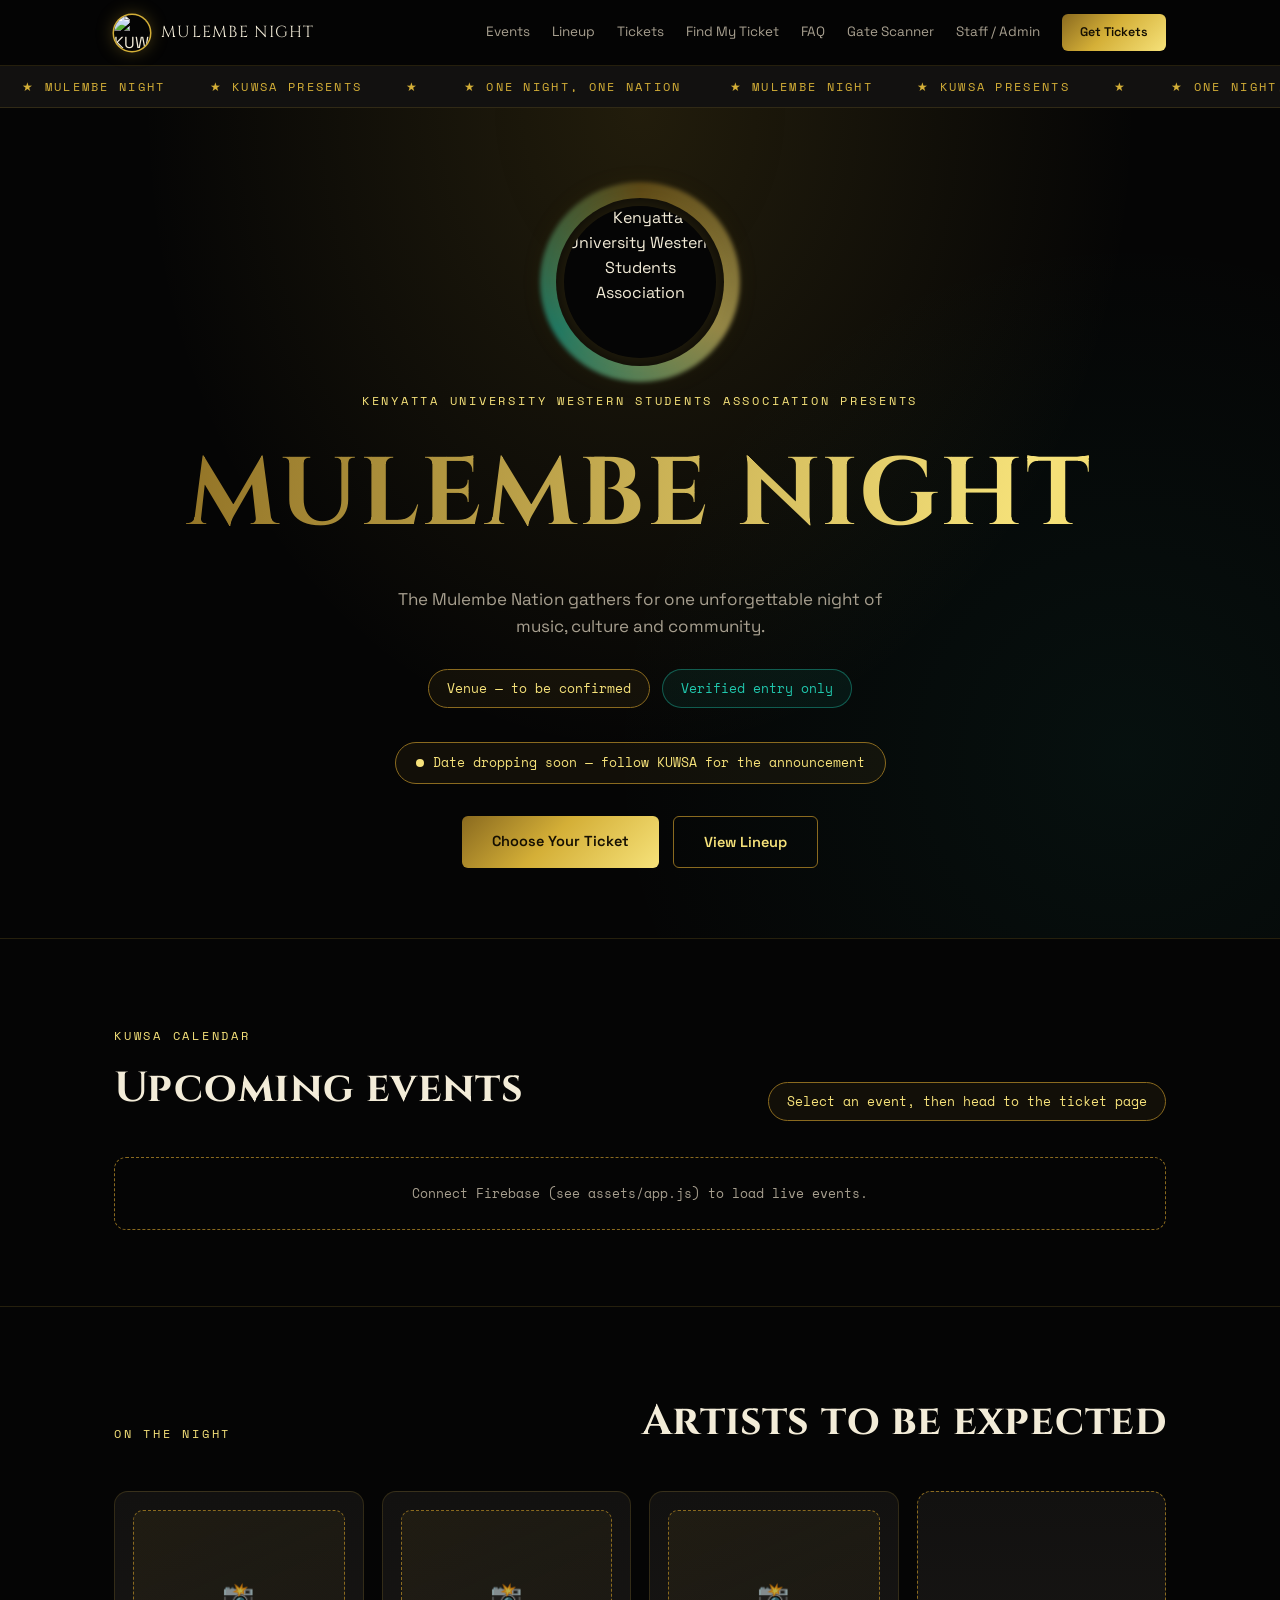
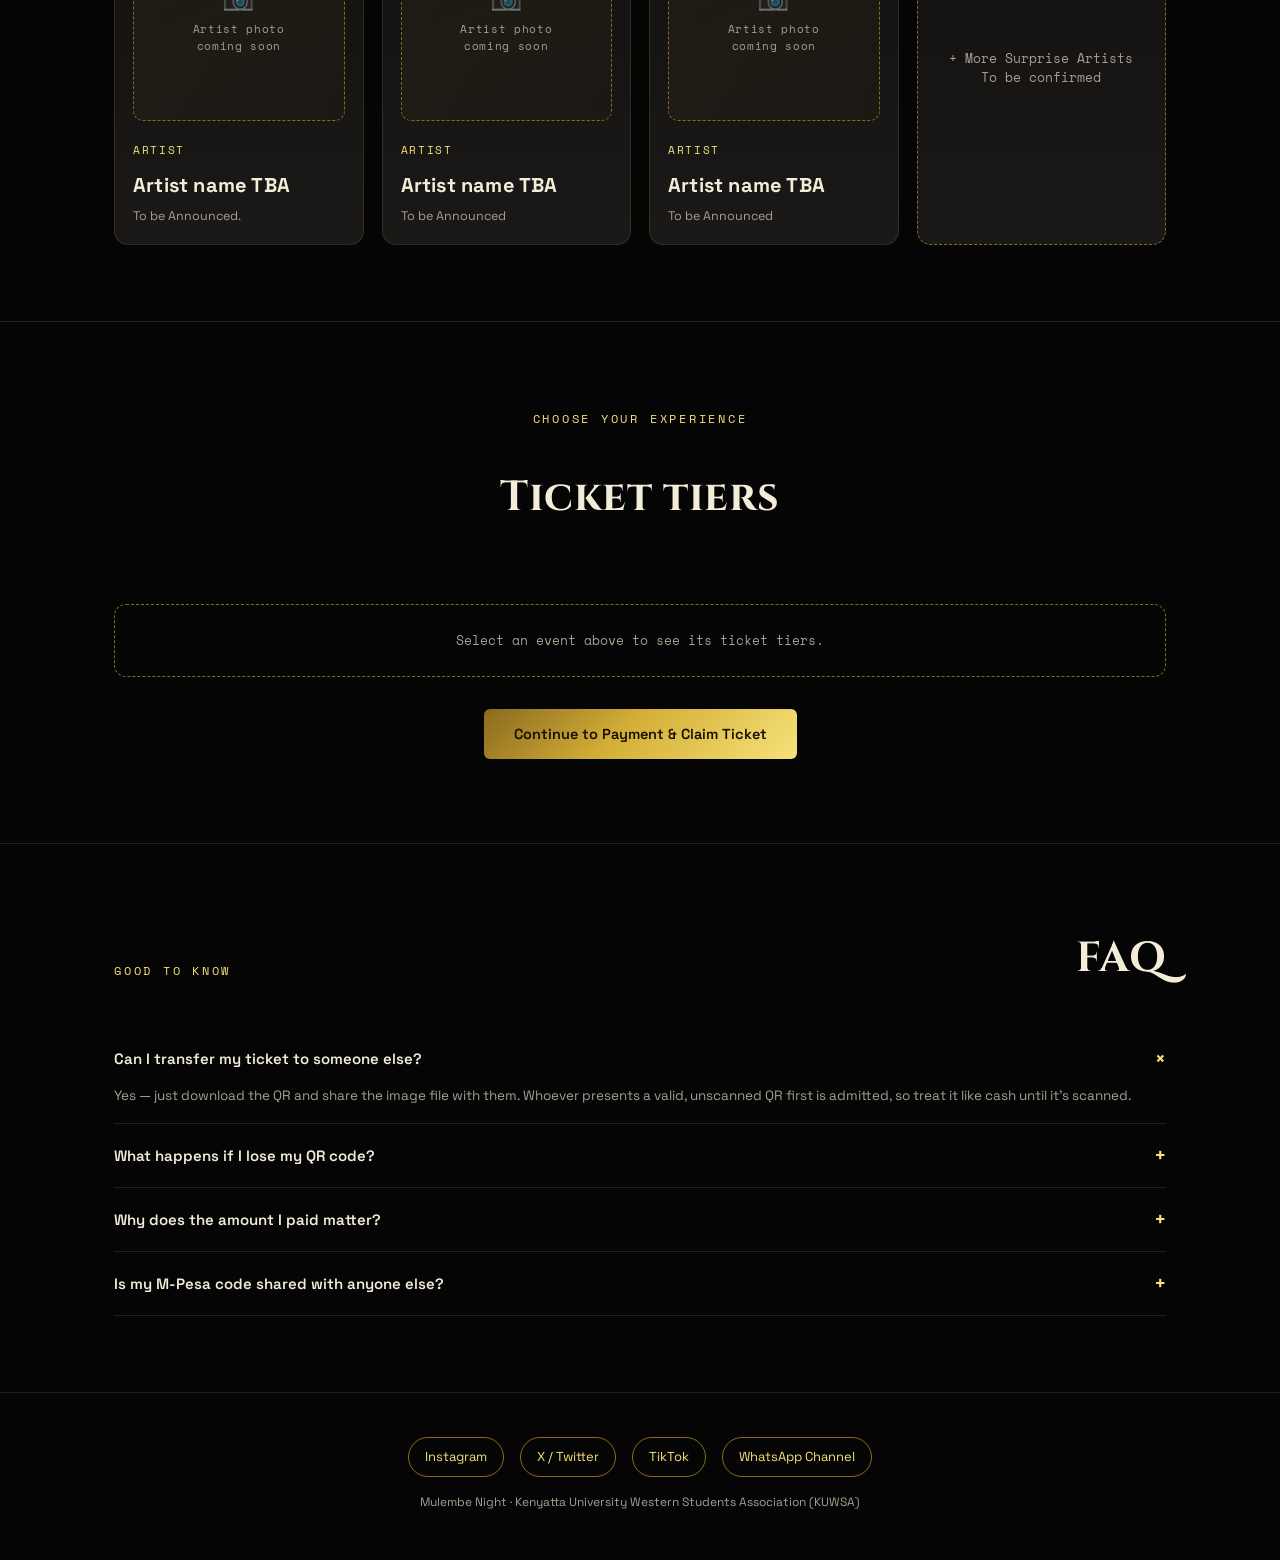
==== commit 7c1a1660: "Update KUWESA to KUWSA in index.html" ====
--- a/index.html
+++ b/index.html
@@ -3,7 +3,7 @@
 <head>
 <meta charset="UTF-8">
 <meta name="viewport" content="width=device-width, initial-scale=1.0">
-<title>Mulembe Night — KUWESA</title>
+<title>Mulembe Night — KUWSA</title>
 <meta name="description" content="Mulembe Night by Kenyatta University Western Students Association — secure, verified, single-use tickets.">
 <link rel="preconnect" href="https://fonts.googleapis.com">
 <link href="https://fonts.googleapis.com/css2?family=Cinzel:wght@500;700;900&family=Space+Grotesk:wght@400;500;600;700&family=Space+Mono:wght@400;700&display=swap" rel="stylesheet">
@@ -36,8 +36,8 @@
 
 <div class="marquee">
   <div class="track">
-    <span>★ MULEMBE NIGHT</span><span>★ KUWESA PRESENTS</span><span>★ VERIFIED TICKETS ONLY</span><span>★ ONE NIGHT, ONE NATION</span>
-    <span>★ MULEMBE NIGHT</span><span>★ KUWESA PRESENTS</span><span>★ VERIFIED TICKETS ONLY</span><span>★ ONE NIGHT, ONE NATION</span>
+    <span>★ MULEMBE NIGHT</span><span>★ KUWSA PRESENTS</span><span>★</span><span>★ ONE NIGHT, ONE NATION</span>
+    <span>★ MULEMBE NIGHT</span><span>★ KUWSA PRESENTS</span><span>★</span><span>★ ONE NIGHT, ONE NATION</span>
   </div>
 </div>
 
@@ -46,15 +46,15 @@
     <div class="aura"><img src="./mulembe-logo.png" alt="Kenyatta University Western Students Association"></div>
     <p class="eyebrow">Kenyatta University Western Students Association presents</p>
     <h1 class="gold-text">MULEMBE NIGHT</h1>
-    <p class="tagline">The Mulembe Nation gathers for one unforgettable night of music, culture and community. Every ticket is signed, verified and single-use — no fakes, no duplicates.</p>
+    <p class="tagline">The Mulembe Nation gathers for one unforgettable night of music, culture and community.</p>
 
     <div class="hero-meta">
-      <span class="pill" id="heroVenue">📍 Venue — to be confirmed</span>
-      <span class="pill teal">🎟️ Verified entry only</span>
+      <span class="pill" id="heroVenue"> Venue — to be confirmed</span>
+      <span class="pill teal"> Verified entry only</span>
     </div>
 
     <div id="countdownWrap">
-      <div class="soon-badge" id="soonBadge"><span class="dot"></span> Date dropping soon — follow KUWESA for the announcement</div>
+      <div class="soon-badge" id="soonBadge"><span class="dot"></span> Date dropping soon — follow KUWSA for the announcement</div>
       <div class="countdown" id="countdown" style="display:none;">
         <div class="unit"><b id="cdDays">00</b><span>Days</span></div>
         <div class="unit"><b id="cdHours">00</b><span>Hours</span></div>
@@ -75,7 +75,7 @@
   <div class="wrap">
     <div class="section-head">
       <div>
-        <p class="eyebrow">KUWESA calendar</p>
+        <p class="eyebrow">KUWSA calendar</p>
         <h2>Upcoming events</h2>
       </div>
       <span class="pill">Select an event, then head to the ticket page</span>
@@ -90,29 +90,28 @@
 <section id="lineup">
   <div class="wrap">
     <div class="section-head">
-      <p class="eyebrow">On the night</p>
-      <h2>Artists to be expected</h2>
+      <p class="eyebrow">On the night</p><h2>Artists to be expected</h2>
     </div>
     <div class="artist-grid" id="artistGrid">
       <div class="artist-card">
         <div class="artist-photo"><span class="placeholder"><span class="icon">📸</span>Artist photo<br>coming soon</span></div>
-        <span class="slot">Headliner</span>
+        <span class="slot">Artist</span>
         <h3>Artist name TBA</h3>
-        <p>KUWESA is finalising the headline act — the reveal drops with the date.</p>
+        <p>To be Announced.</p>
       </div>
       <div class="artist-card">
         <div class="artist-photo"><span class="placeholder"><span class="icon">📸</span>Artist photo<br>coming soon</span></div>
-        <span class="slot">Support act</span>
+        <span class="slot">Artist</span>
         <h3>Artist name TBA</h3>
-        <p>A strong regional lineup is being confirmed alongside the headliner.</p>
+        <p>To be Announced</p>
       </div>
       <div class="artist-card">
         <div class="artist-photo"><span class="placeholder"><span class="icon">📸</span>Artist photo<br>coming soon</span></div>
-        <span class="slot">Mulembe Sound</span>
+        <span class="slot">Artist</span>
         <h3>Artist name TBA</h3>
-        <p>Local Western Kenya artists carrying the Mulembe sound to campus.</p>
-      </div>
-      <div class="artist-card tba-more">+ More acts<br>being confirmed</div>
+        <p>To be Announced</p>
+      </div>
+      <div class="artist-card tba-more">+ More Surprise Artists<br> To be confirmed</div>
     </div>
   </div>
 </section>
@@ -164,9 +163,8 @@
       <a href="#">TikTok</a>
       <a href="#">WhatsApp Channel</a>
     </div>
-    <p>Mulembe Night · Kenyatta University Western Students Association (KUWESA)</p>
-    <p class="mono">Tickets secured with signed, single-use QR codes verified against Firestore in real time.</p>
-  </div>
+    <p>Mulembe Night · Kenyatta University Western Students Association (KUWSA)</p>
+    </div>
 </footer>
 
 <script>
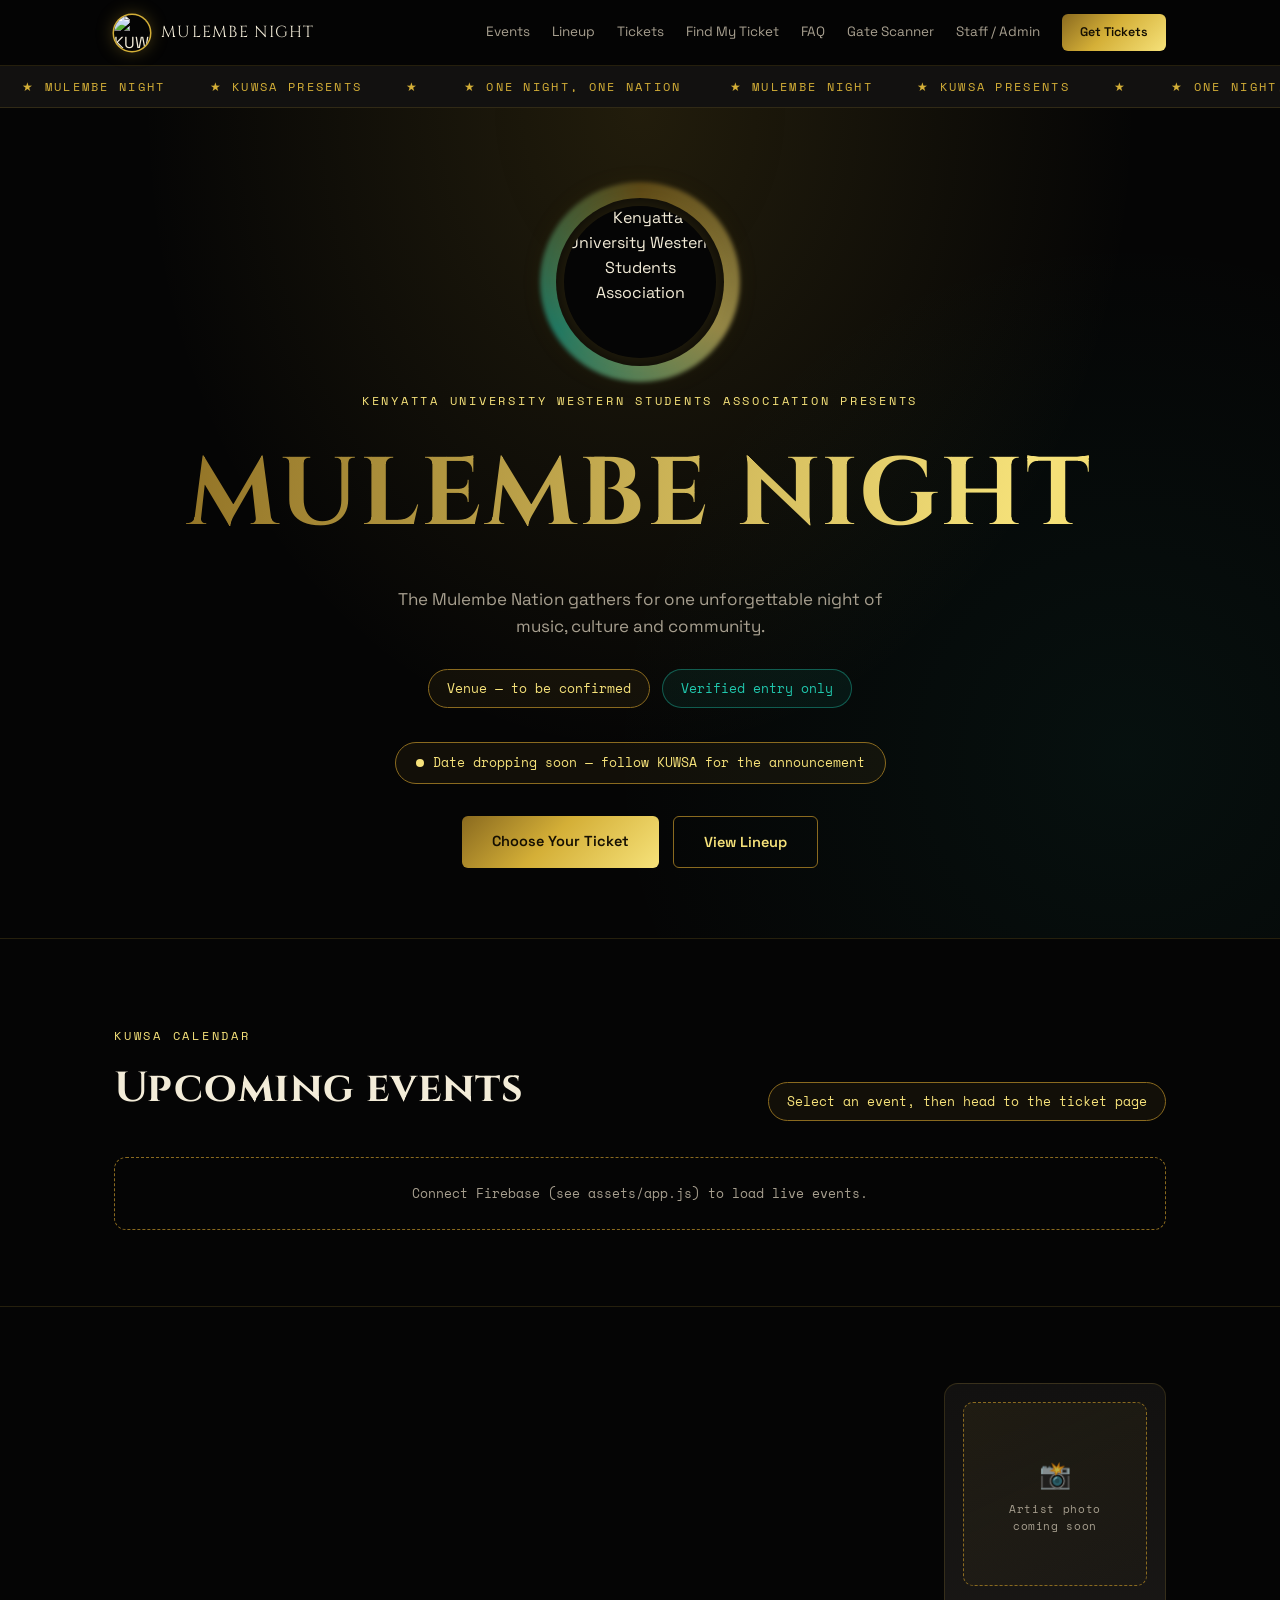
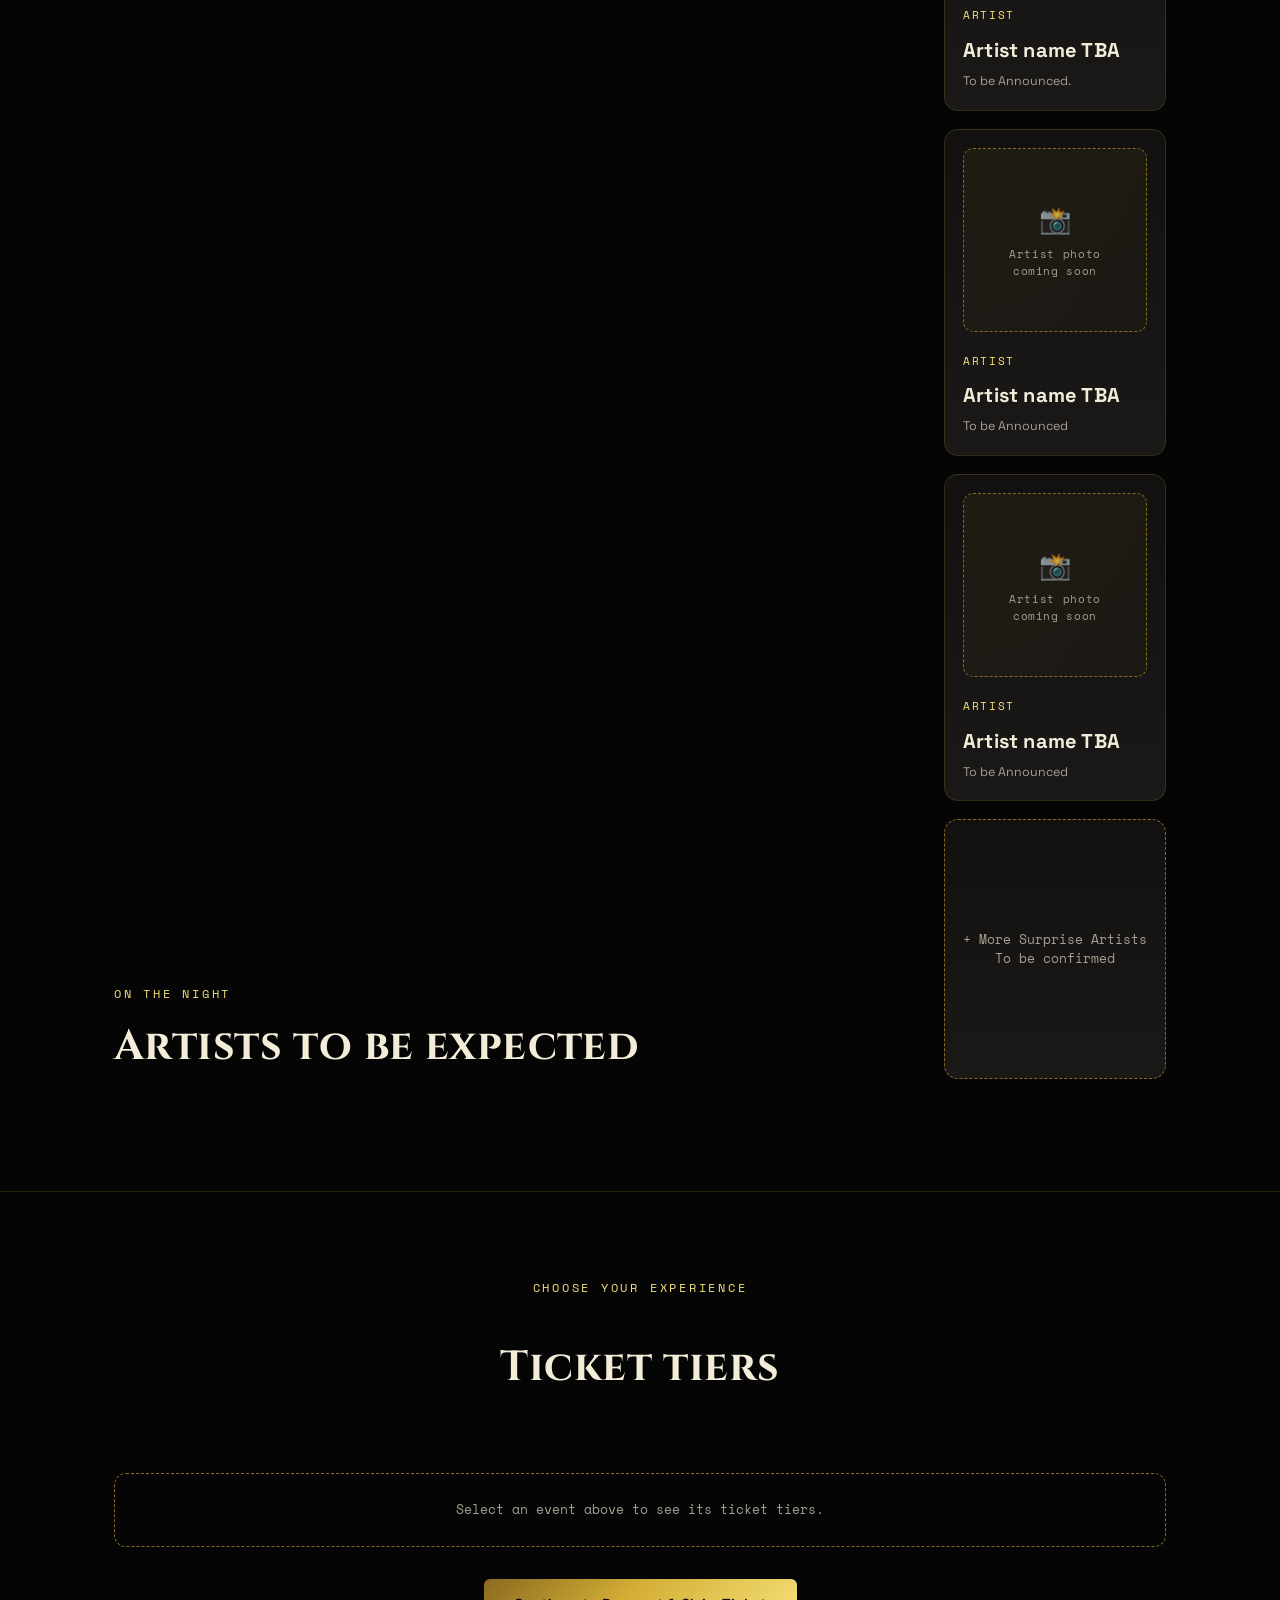
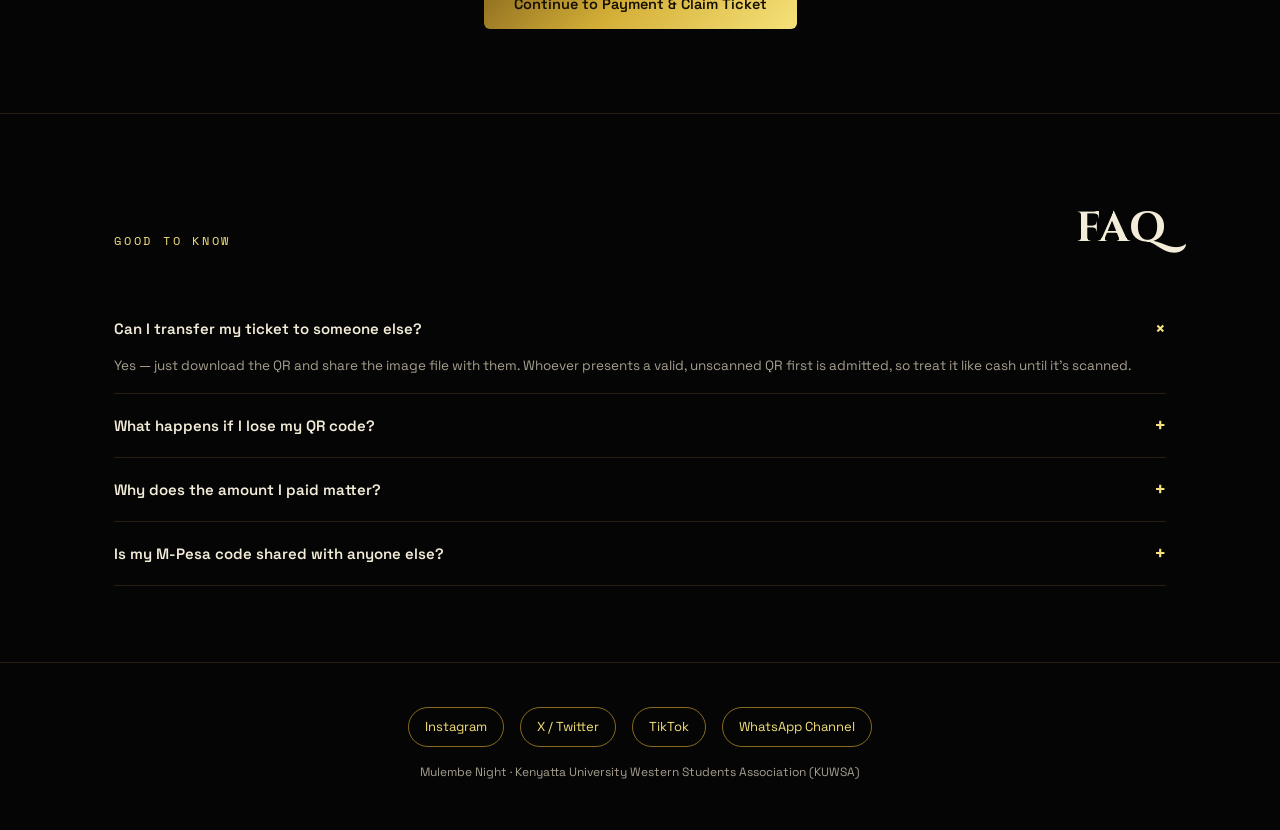
==== commit db5fefcd: "Refactor lineup section for better structure" ====
--- a/index.html
+++ b/index.html
@@ -90,7 +90,9 @@
 <section id="lineup">
   <div class="wrap">
     <div class="section-head">
-      <p class="eyebrow">On the night</p><h2>Artists to be expected</h2>
+      <div>
+        <p class="eyebrow">On the night</p>
+        <h2>Artists to be expected</h2>
     </div>
     <div class="artist-grid" id="artistGrid">
       <div class="artist-card">
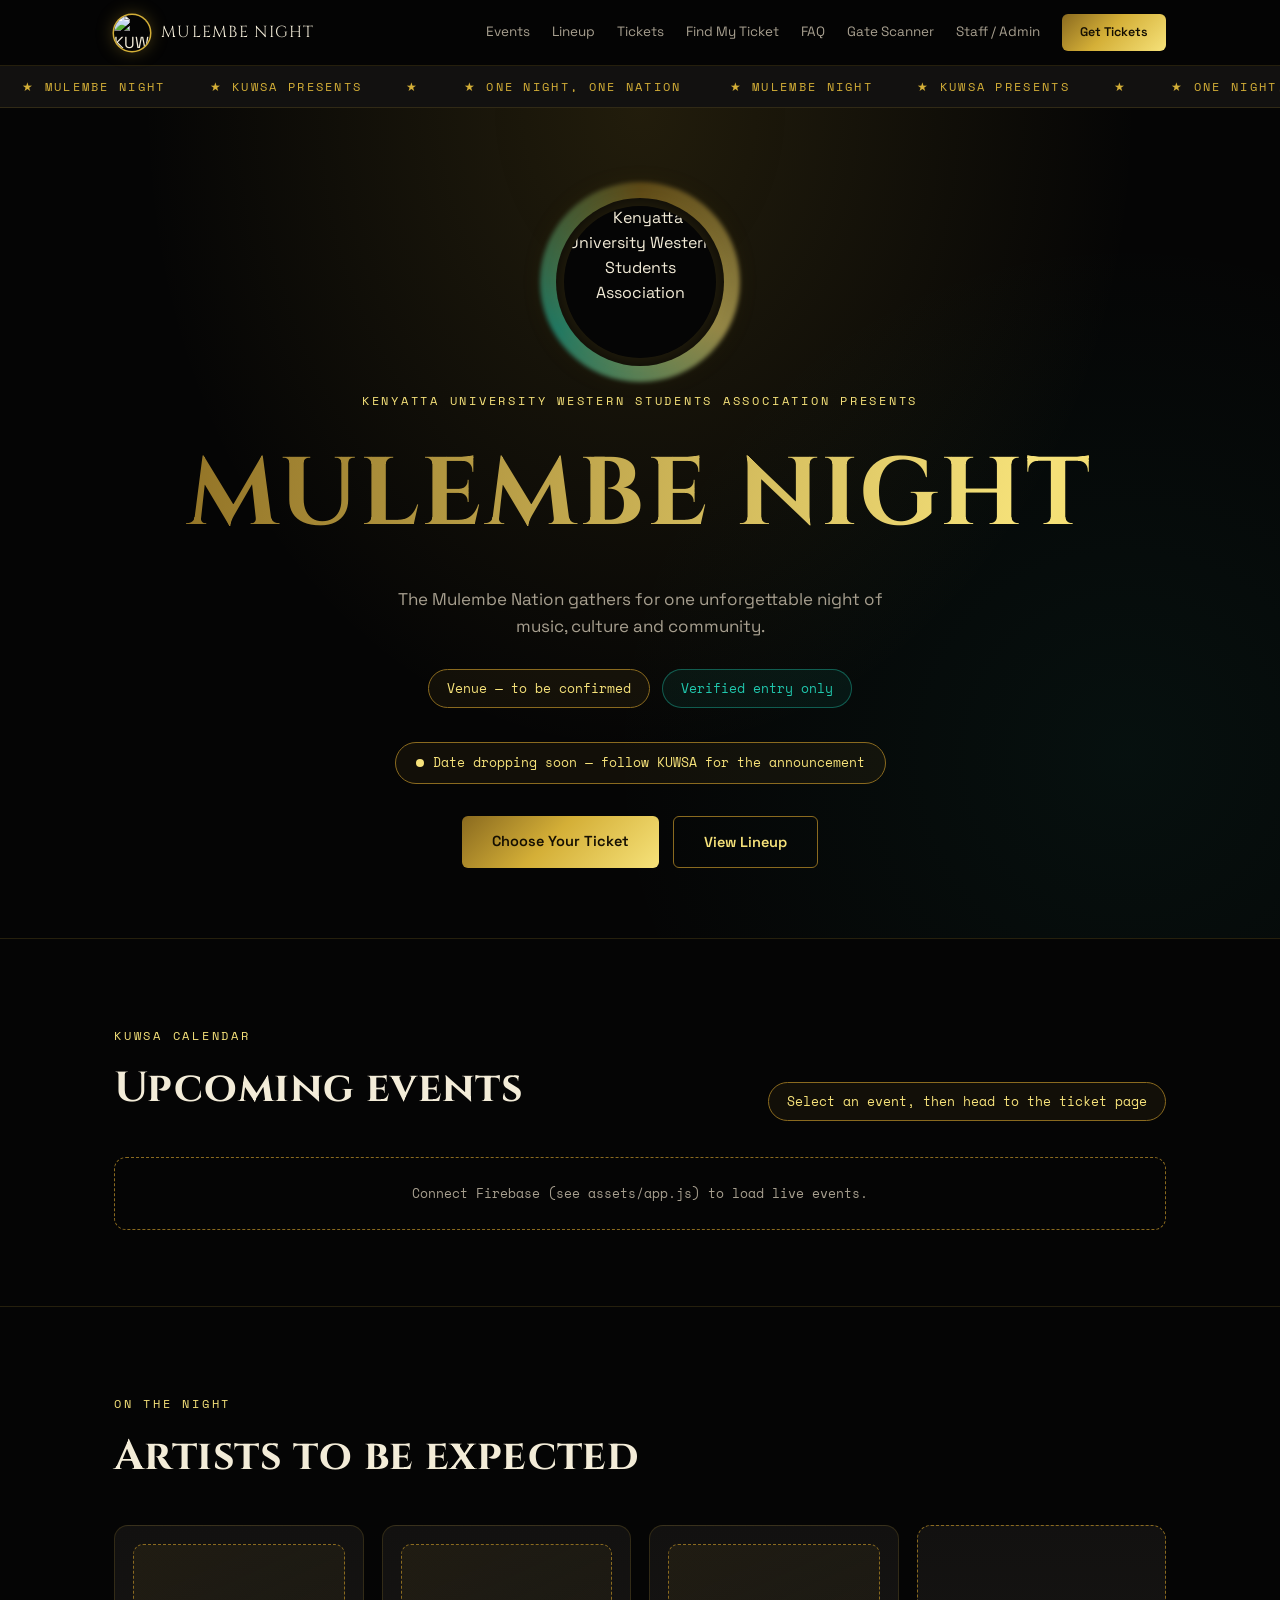
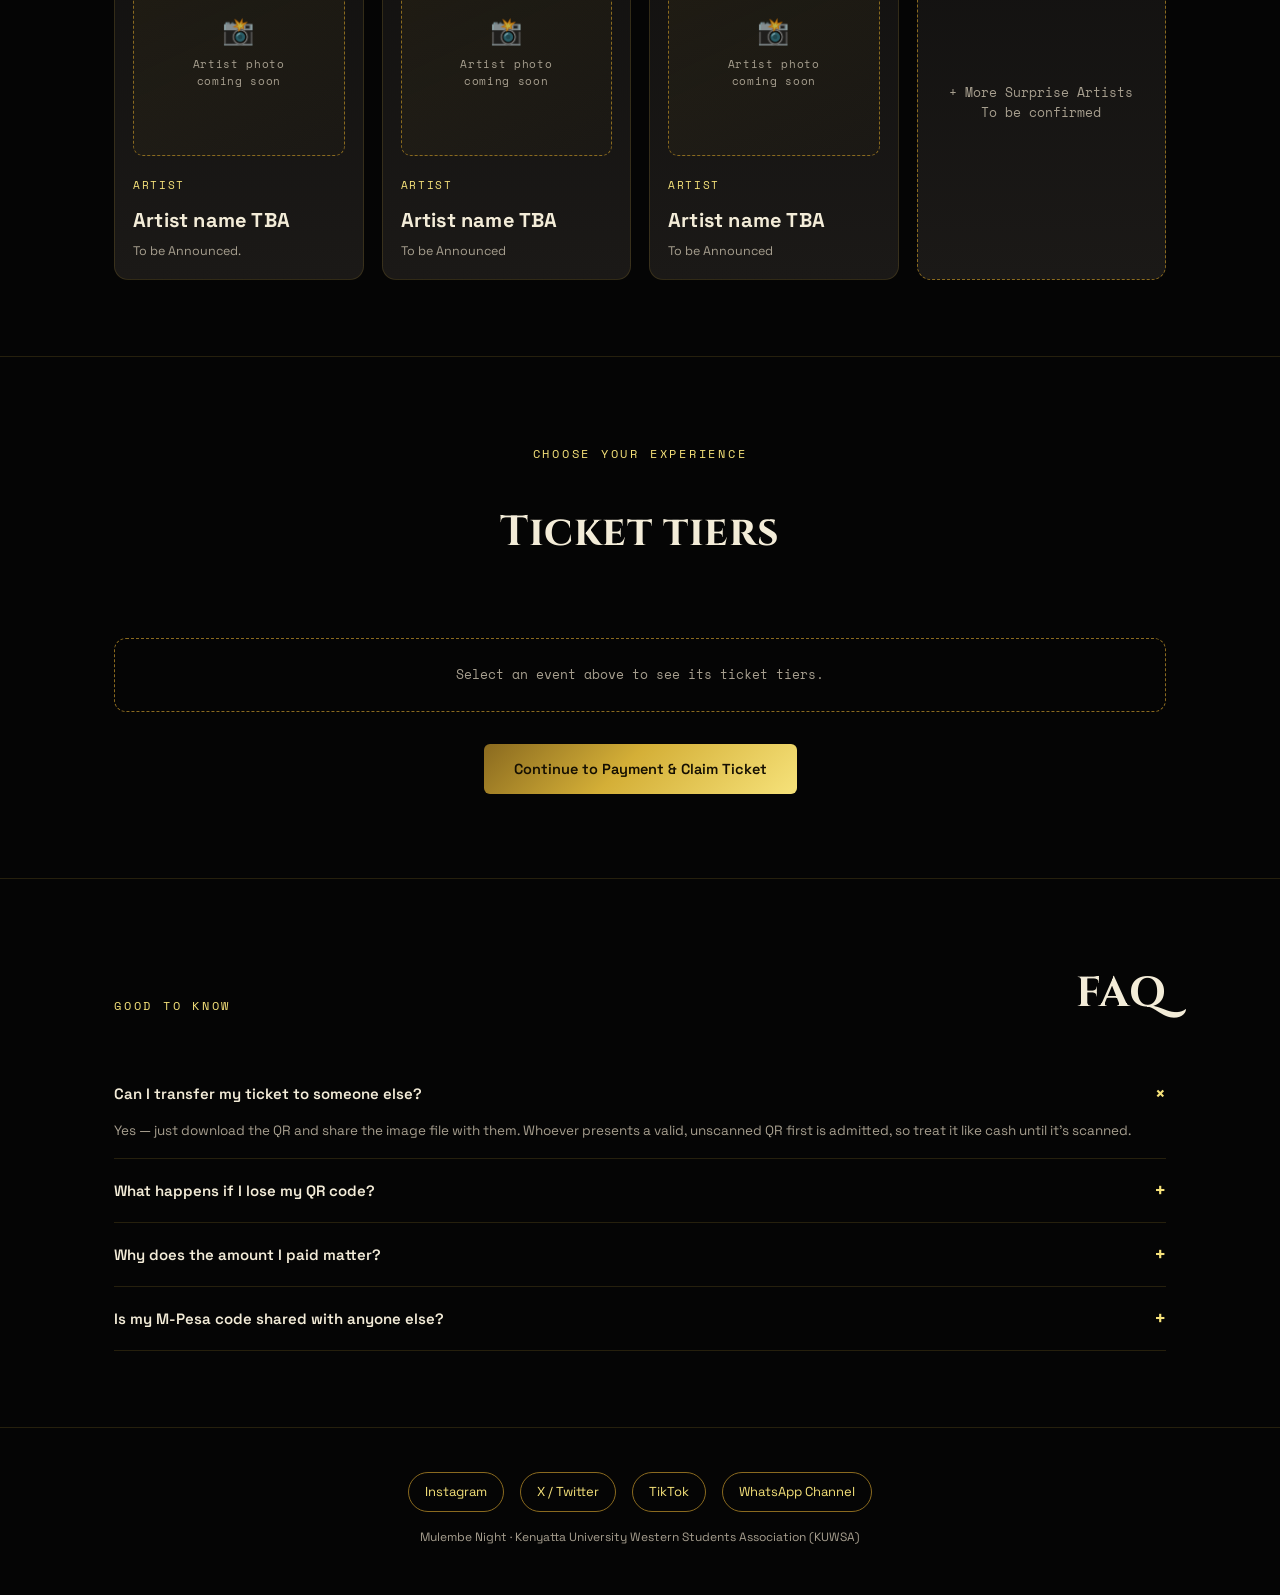
==== commit 987b0d14: "Fix HTML formatting in index.html" ====
--- a/index.html
+++ b/index.html
@@ -93,6 +93,7 @@
       <div>
         <p class="eyebrow">On the night</p>
         <h2>Artists to be expected</h2>
+      </div>
     </div>
     <div class="artist-grid" id="artistGrid">
       <div class="artist-card">
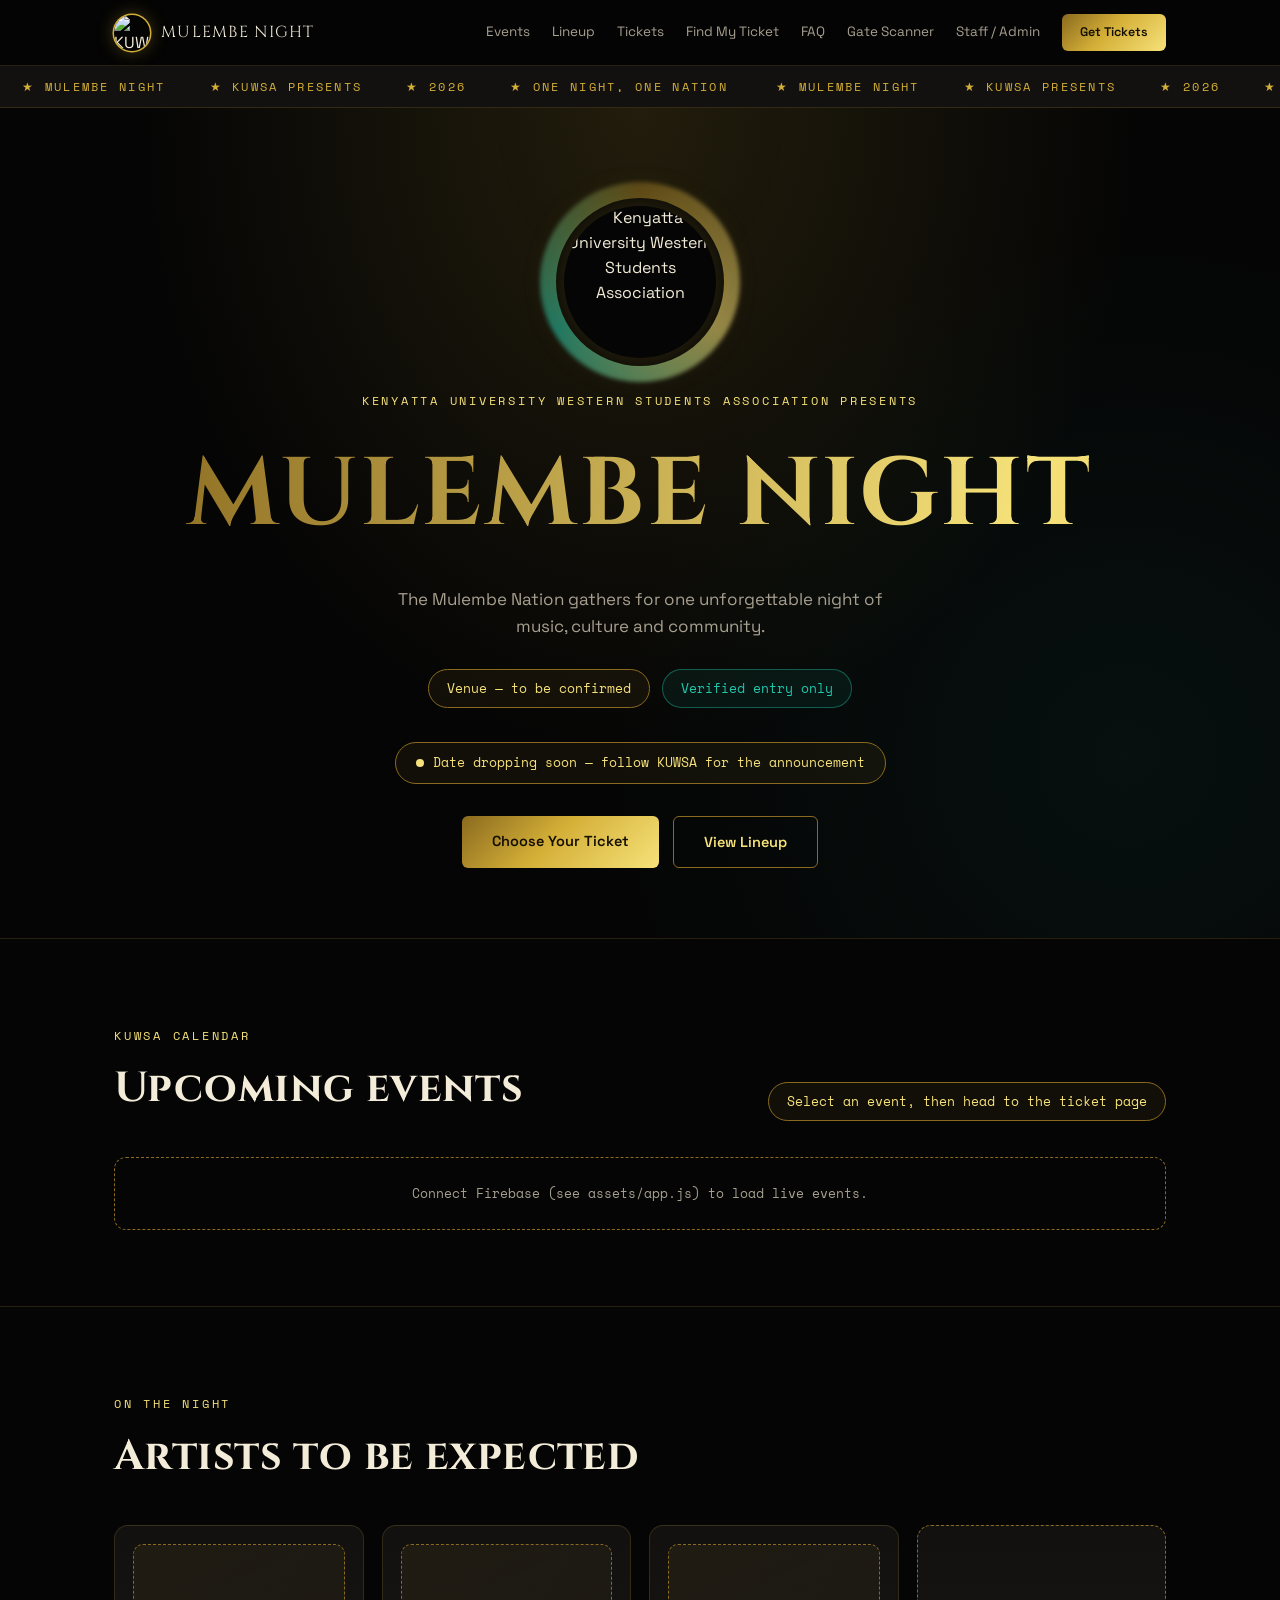
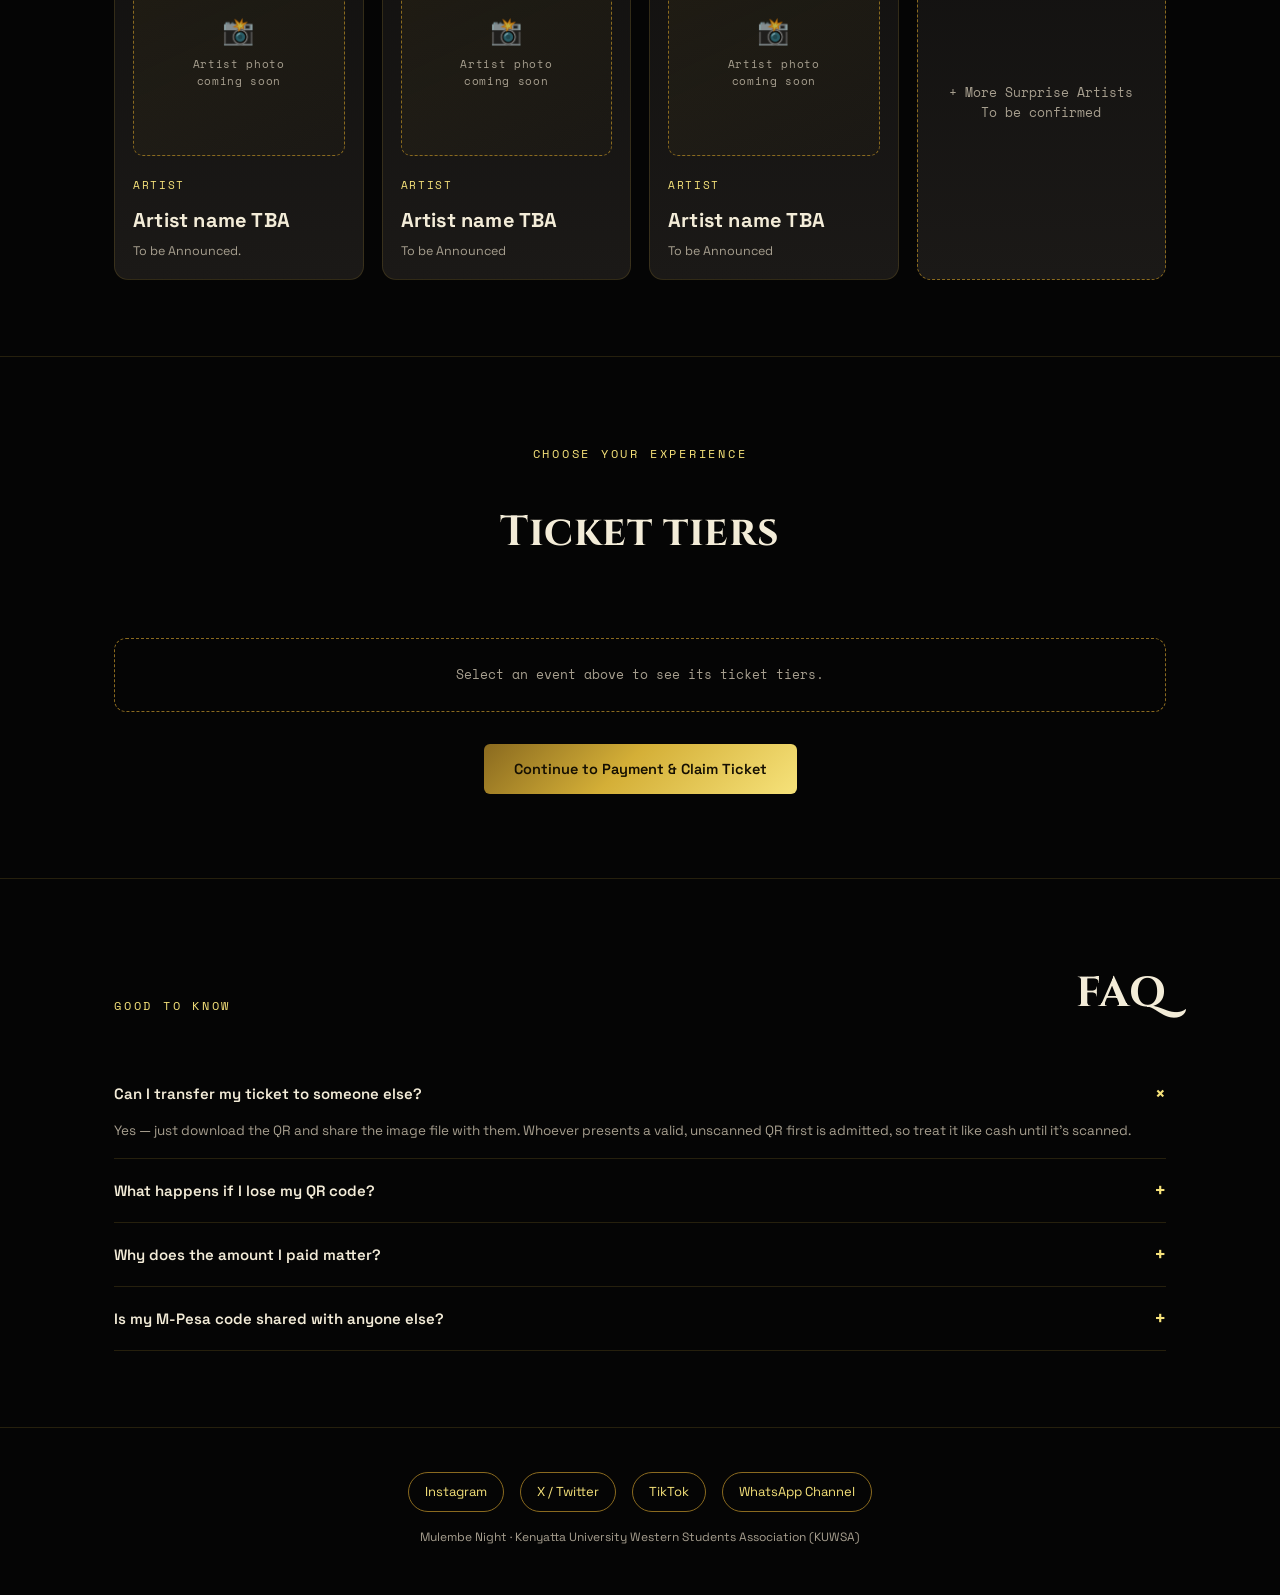
==== commit a328bfb6: "Update marquee text for MULEMBE NIGHT event" ====
--- a/index.html
+++ b/index.html
@@ -18,7 +18,7 @@
 <nav>
   <div class="wrap row">
     <a class="brand" href="./index.html">
-      <img src="./mulembe-logo.png" alt="KUWESA logo">
+      <img src="https://res.cloudinary.com/drkfufpw5/image/upload/v1783458112/mulembe-logo-icon_ietltd.png" alt="KUWSA logo">
       <span>MULEMBE NIGHT</span>
     </a>
     <div class="links">
@@ -36,14 +36,14 @@
 
 <div class="marquee">
   <div class="track">
-    <span>★ MULEMBE NIGHT</span><span>★ KUWSA PRESENTS</span><span>★</span><span>★ ONE NIGHT, ONE NATION</span>
-    <span>★ MULEMBE NIGHT</span><span>★ KUWSA PRESENTS</span><span>★</span><span>★ ONE NIGHT, ONE NATION</span>
+    <span>★ MULEMBE NIGHT</span><span>★ KUWSA PRESENTS</span><span>★ 2026</span><span>★ ONE NIGHT, ONE NATION</span>
+    <span>★ MULEMBE NIGHT</span><span>★ KUWSA PRESENTS</span><span>★ 2026</span><span>★ ONE NIGHT, ONE NATION</span>
   </div>
 </div>
 
 <header class="hero">
   <div class="wrap">
-    <div class="aura"><img src="./mulembe-logo.png" alt="Kenyatta University Western Students Association"></div>
+    <div class="aura"><img src="https://res.cloudinary.com/drkfufpw5/image/upload/v1783458285/mulembe-logo_kshqqa.png" alt="Kenyatta University Western Students Association"></div>
     <p class="eyebrow">Kenyatta University Western Students Association presents</p>
     <h1 class="gold-text">MULEMBE NIGHT</h1>
     <p class="tagline">The Mulembe Nation gathers for one unforgettable night of music, culture and community.</p>
